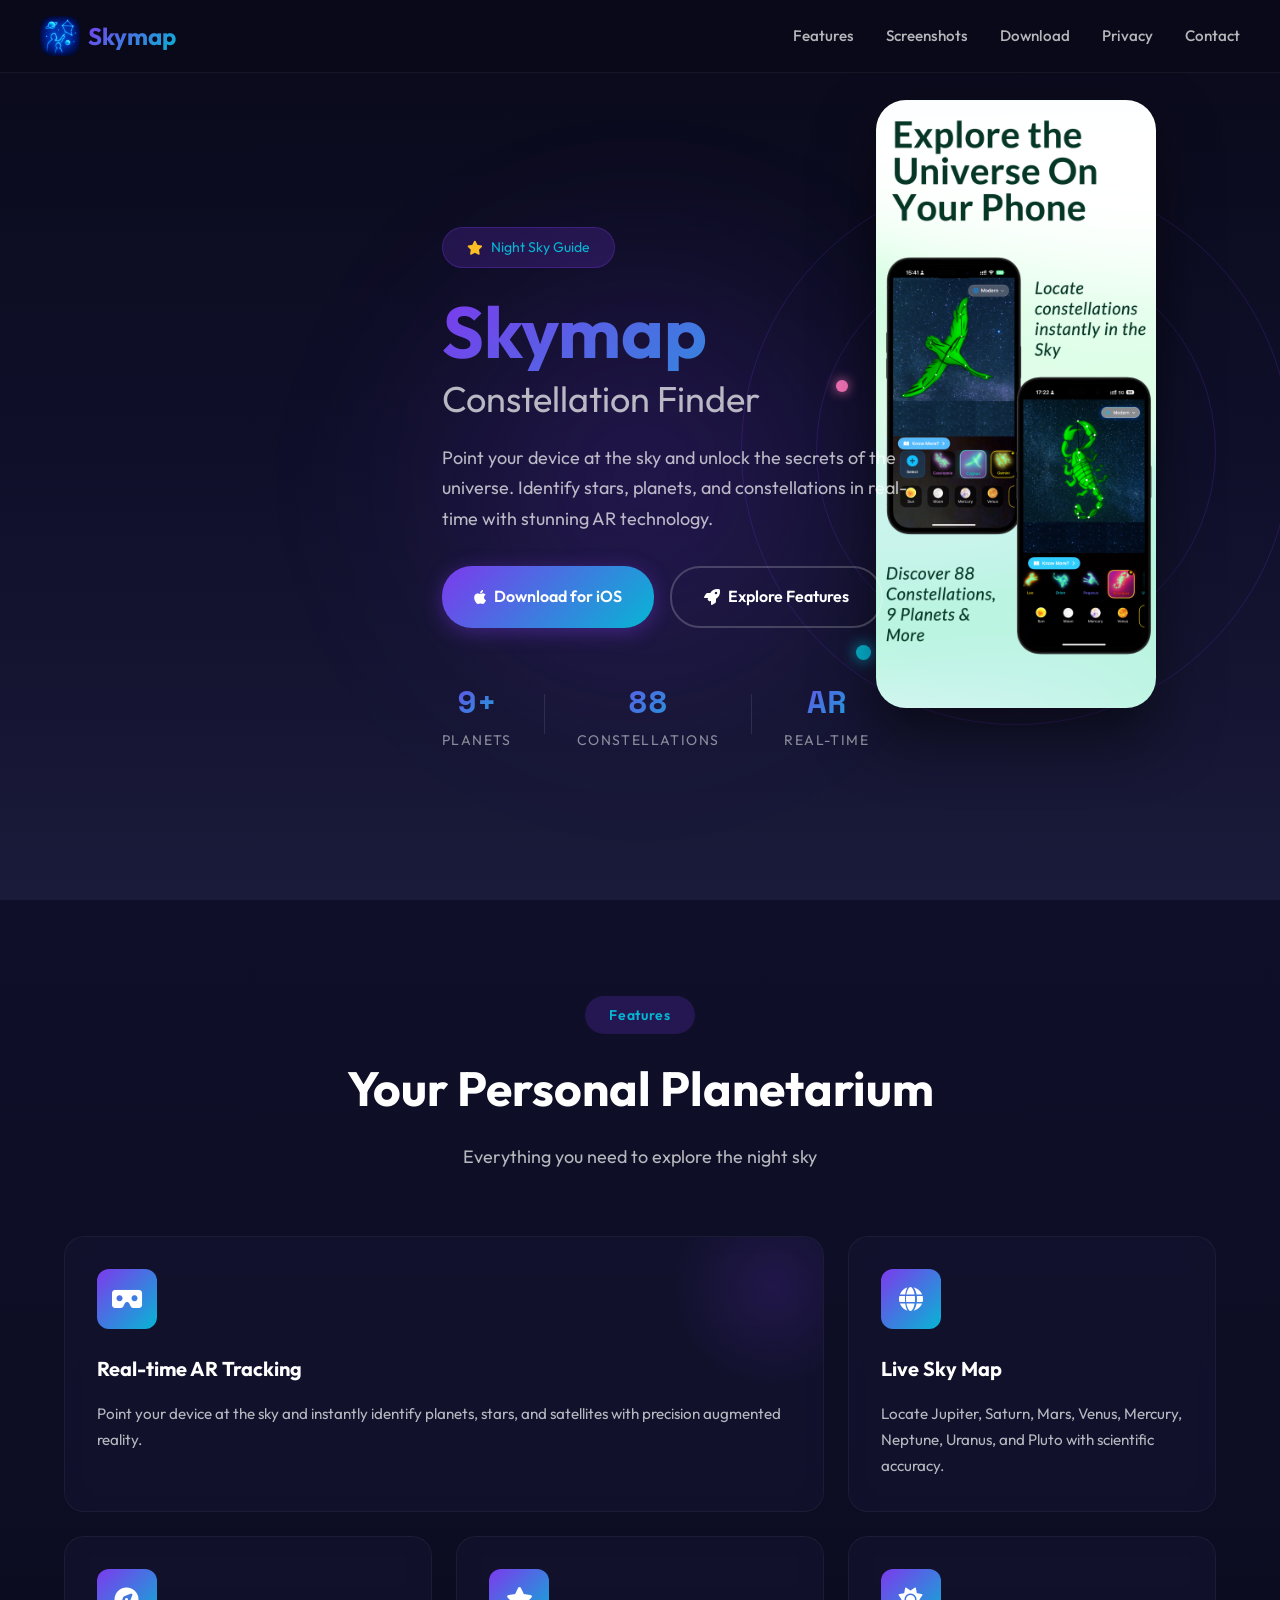
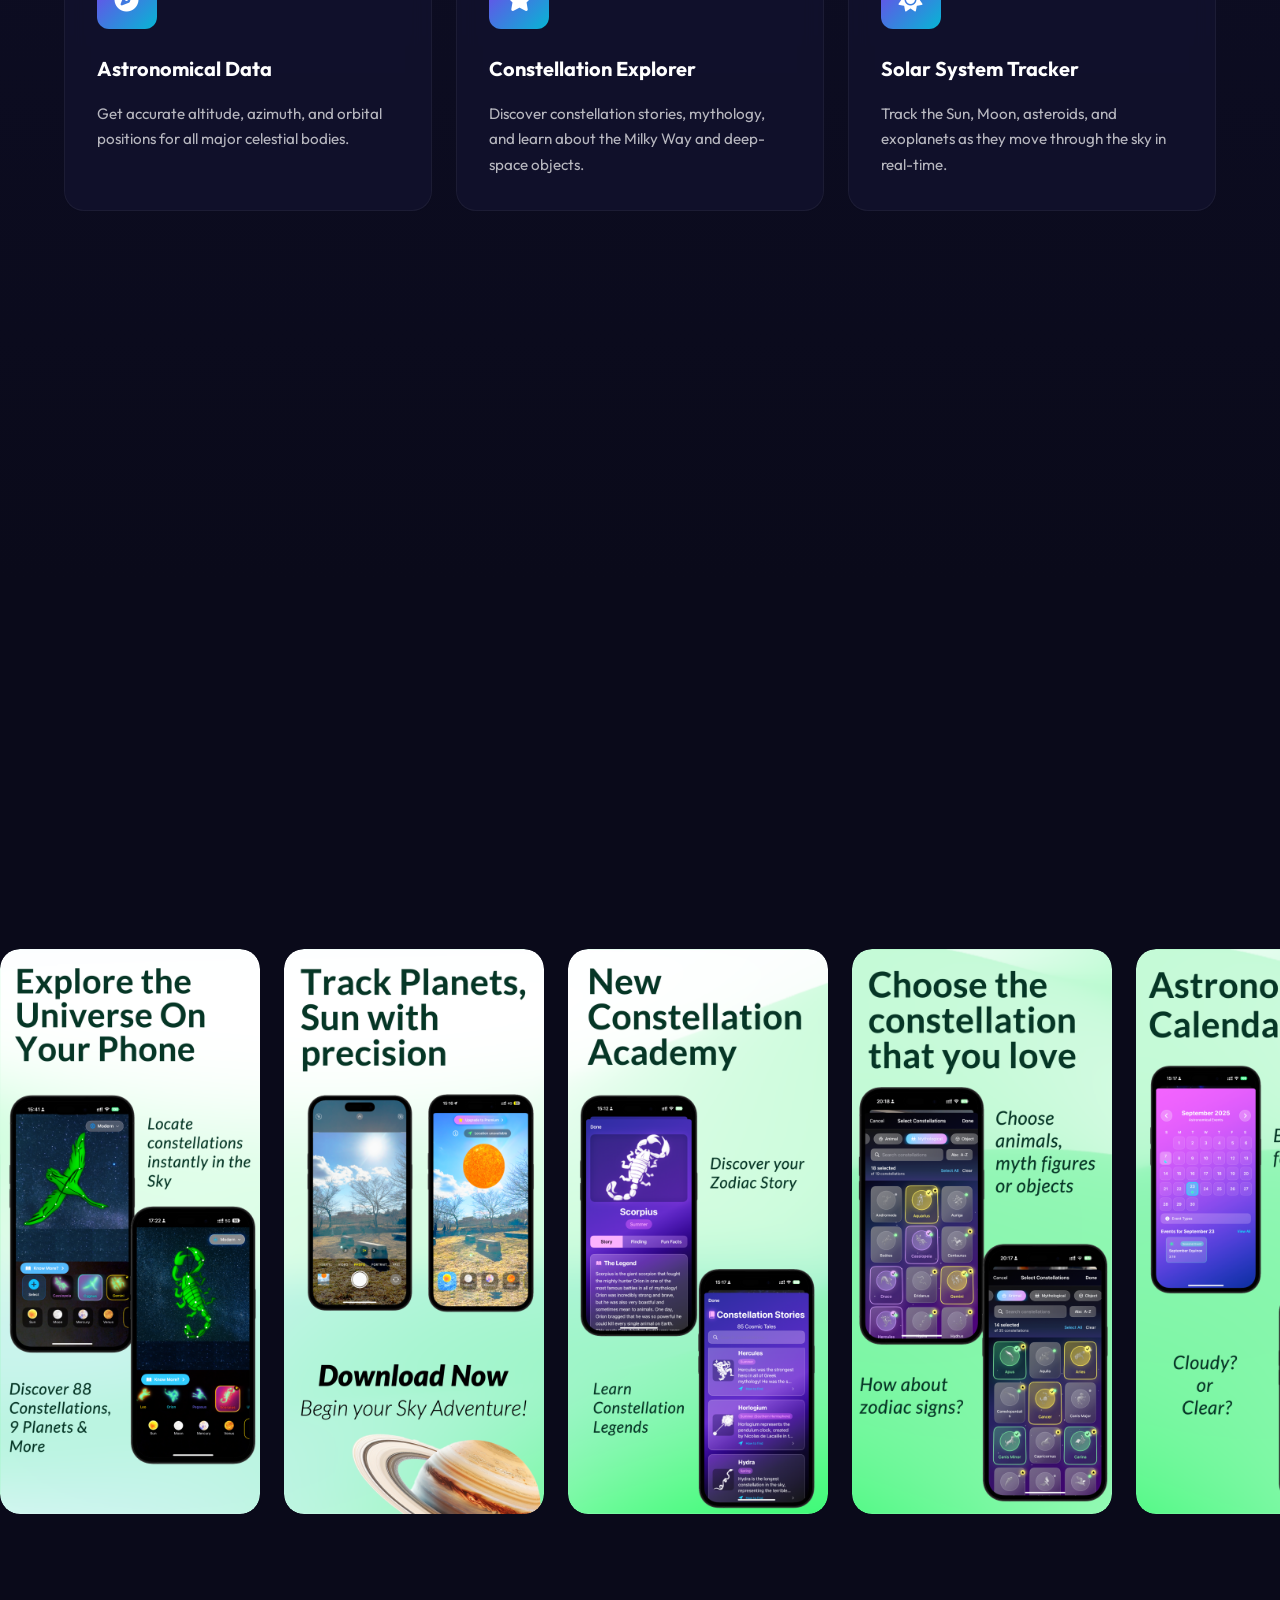
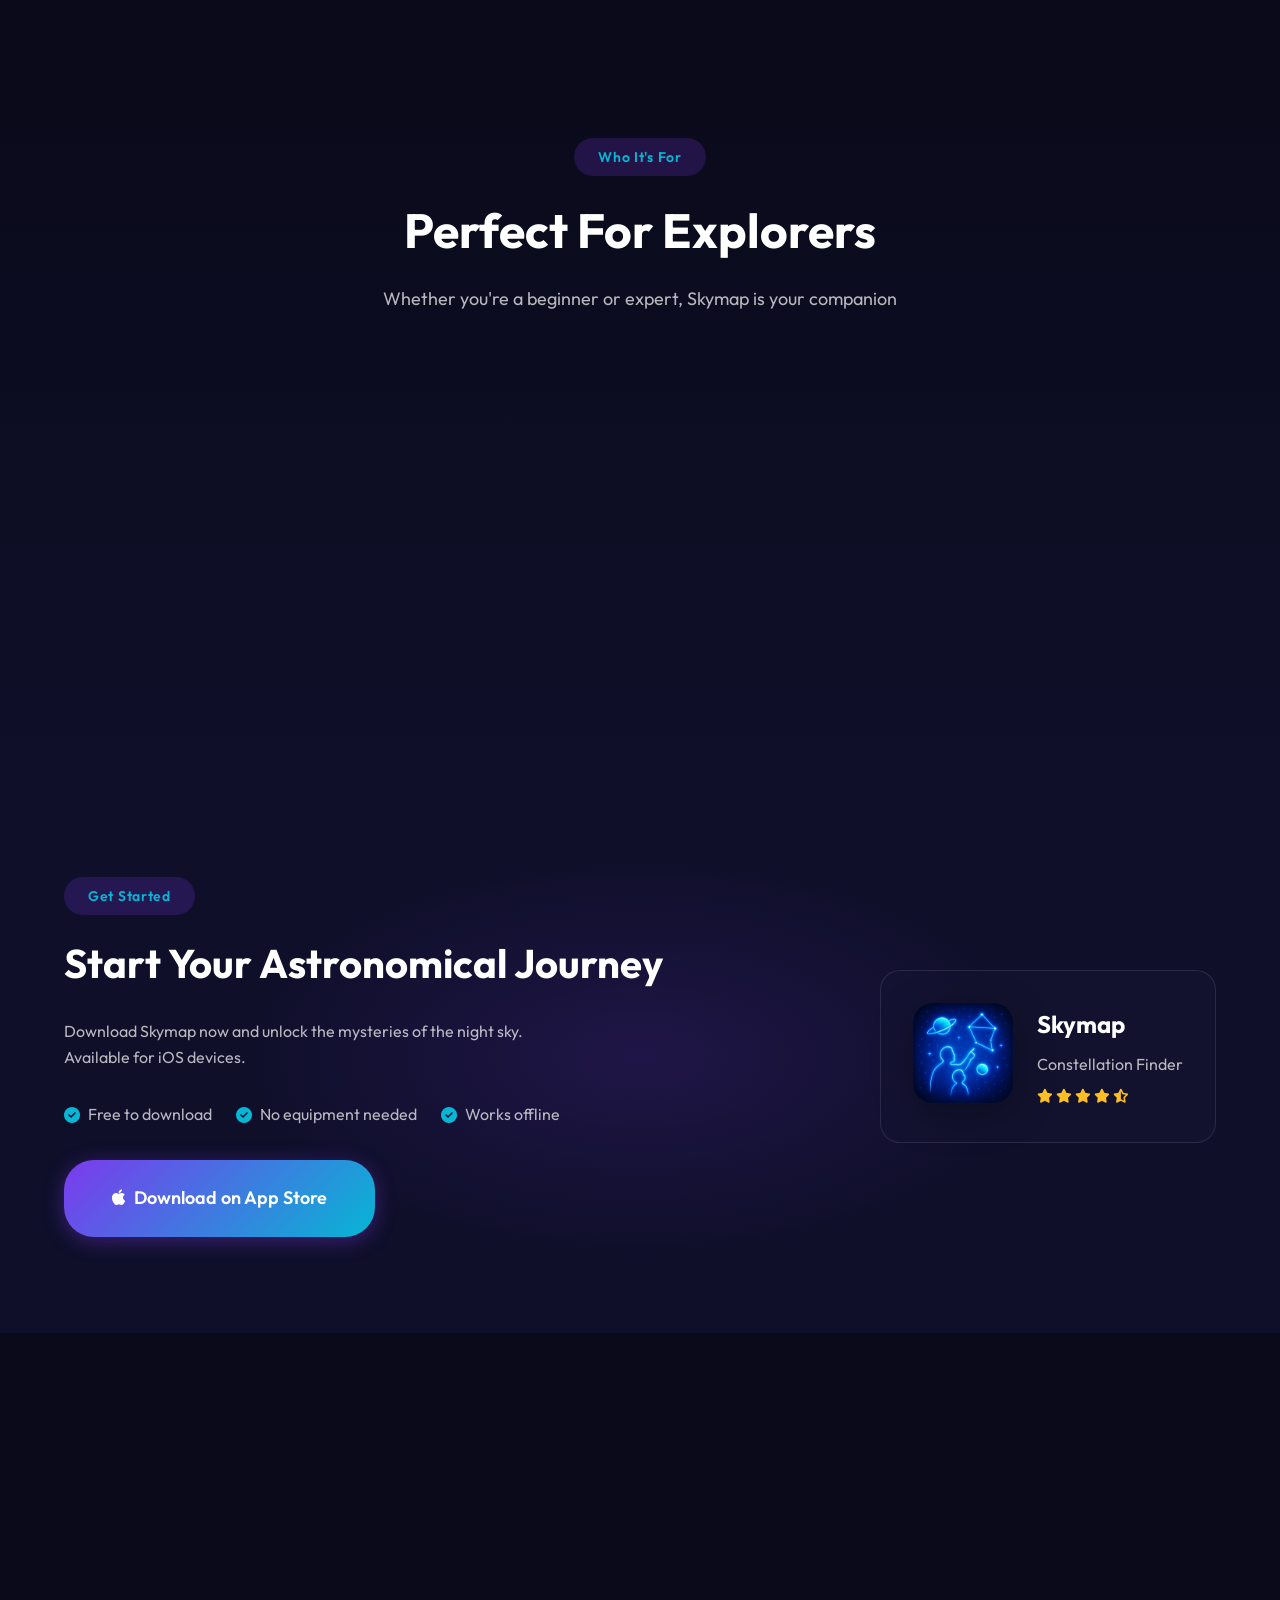
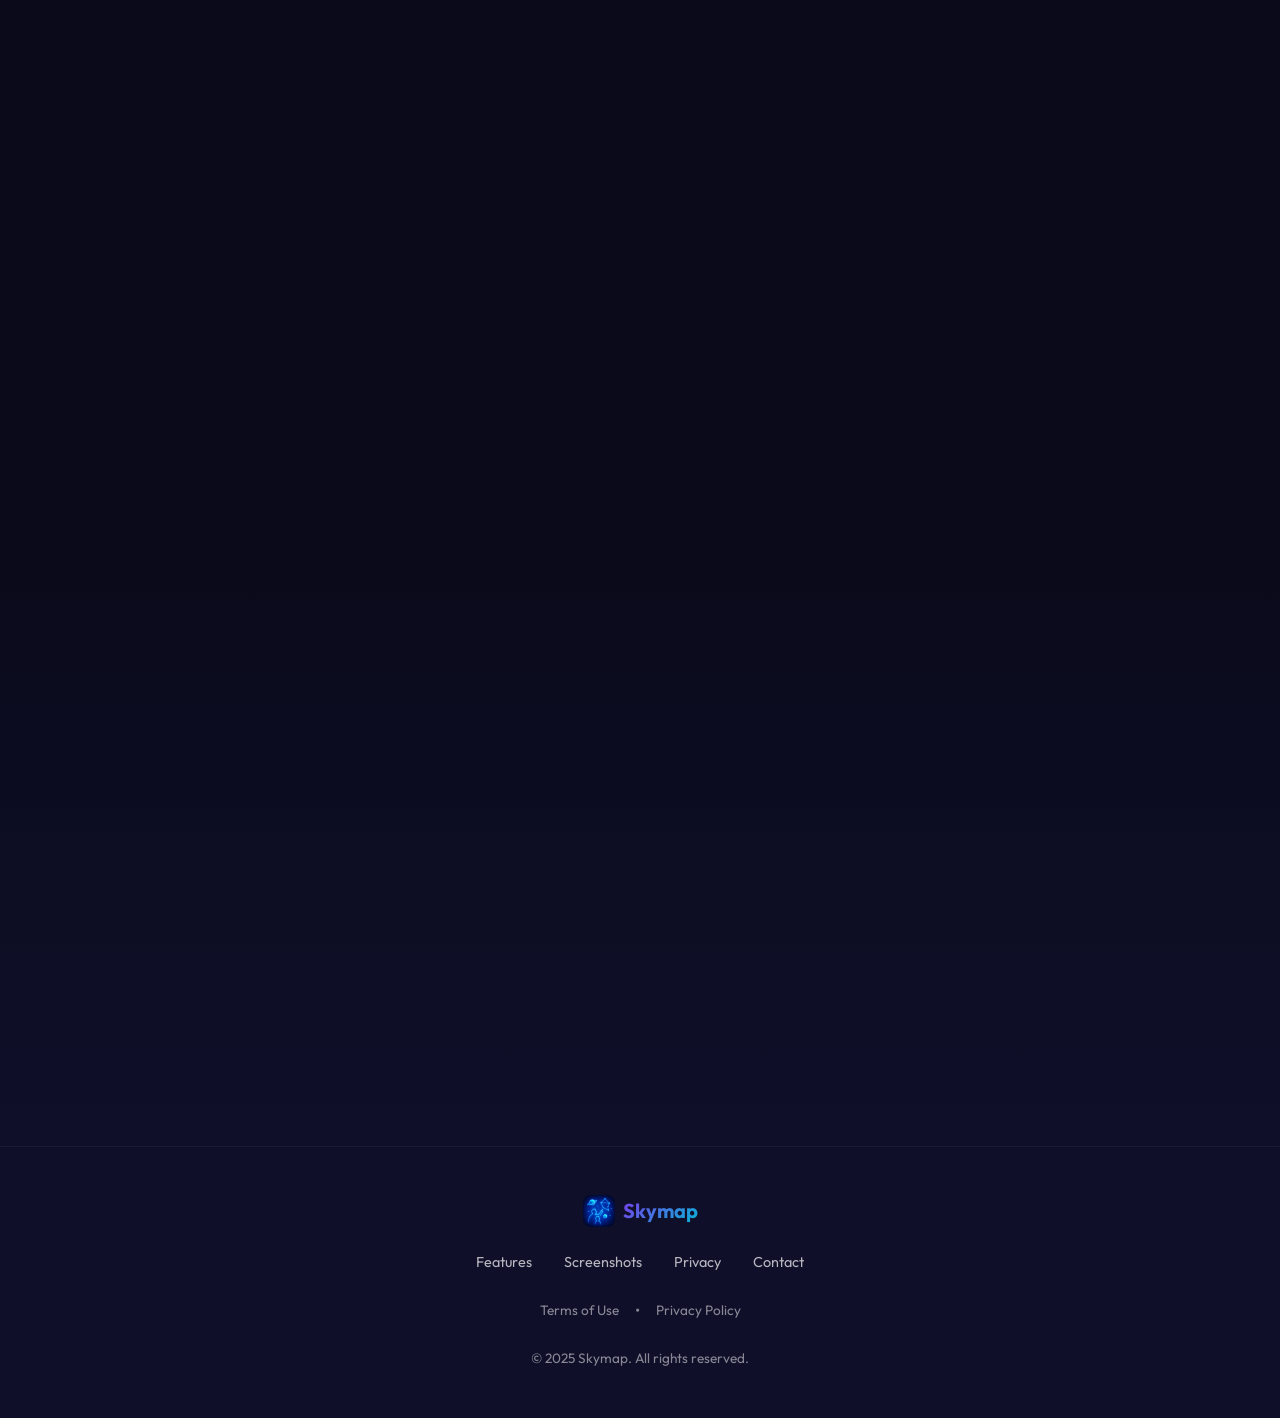
==== index.html @ 5db611a7 "Initial commit - Skymap website" ====
<!DOCTYPE html>
<html lang="en">
<head>
    <meta charset="UTF-8">
    <meta name="viewport" content="width=device-width, initial-scale=1.0">
    <title>Skymap: Constellation Finder - Night Sky Guide</title>
    <meta name="description" content="Explore the universe with AR. Skymap helps you identify stars, planets, and constellations in real-time. Your personal window into the cosmos.">
    <meta name="keywords" content="skymap, constellation finder, astronomy app, stargazing, night sky, AR astronomy, planet tracker, star map">
    <link rel="icon" type="image/png" href="public/images/icons/app-icon.png">
    <link rel="apple-touch-icon" href="public/images/icons/app-icon.png">
    <link rel="stylesheet" href="src/styles/globals.css">
    <link rel="stylesheet" href="https://cdnjs.cloudflare.com/ajax/libs/font-awesome/6.5.0/css/all.min.css">
    <link rel="preconnect" href="https://fonts.googleapis.com">
    <link rel="preconnect" href="https://fonts.gstatic.com" crossorigin>
    <link href="https://fonts.googleapis.com/css2?family=Outfit:wght@300;400;500;600;700&family=Space+Mono:wght@400;700&display=swap" rel="stylesheet">
</head>
<body>
    <!-- Stars background -->
    <div class="stars-container">
        <div class="stars"></div>
        <div class="stars2"></div>
        <div class="stars3"></div>
    </div>

    <!-- Navigation -->
    <nav class="nav">
        <div class="container nav-container">
            <div class="logo">
                <img src="public/images/icons/app-icon.png" alt="Skymap Icon" class="logo-icon">
                <span class="logo-text">Skymap</span>
            </div>
            <div class="nav-links">
                <a href="#features">Features</a>
                <a href="#screenshots">Screenshots</a>
                <a href="#download">Download</a>
                <a href="#privacy">Privacy</a>
                <a href="#contact">Contact</a>
            </div>
            <button class="mobile-menu-btn" aria-label="Toggle menu">
                <i class="fas fa-bars"></i>
            </button>
        </div>
    </nav>

    <!-- Mobile Menu -->
    <div class="mobile-menu">
        <a href="#features">Features</a>
        <a href="#screenshots">Screenshots</a>
        <a href="#download">Download</a>
        <a href="#privacy">Privacy</a>
        <a href="#contact">Contact</a>
    </div>

    <!-- Hero Section -->
    <section class="hero">
        <div class="hero-glow"></div>
        <div class="container hero-content">
            <div class="hero-badge">
                <i class="fas fa-star"></i>
                <span>Night Sky Guide</span>
            </div>
            <h1 class="hero-title">
                <span class="gradient-text">Skymap</span>
                <span class="subtitle">Constellation Finder</span>
            </h1>
            <p class="hero-description">
                Point your device at the sky and unlock the secrets of the universe. 
                Identify stars, planets, and constellations in real-time with stunning AR technology.
            </p>
            <div class="hero-buttons">
                <a href="#download" class="btn btn-primary">
                    <i class="fab fa-apple"></i>
                    Download for iOS
                </a>
                <a href="#features" class="btn btn-secondary">
                    <i class="fas fa-rocket"></i>
                    Explore Features
                </a>
            </div>
            <div class="hero-stats">
                <div class="stat">
                    <span class="stat-value">9+</span>
                    <span class="stat-label">Planets</span>
                </div>
                <div class="stat-divider"></div>
                <div class="stat">
                    <span class="stat-value">88</span>
                    <span class="stat-label">Constellations</span>
                </div>
                <div class="stat-divider"></div>
                <div class="stat">
                    <span class="stat-value">AR</span>
                    <span class="stat-label">Real-time</span>
                </div>
            </div>
        </div>
        <div class="hero-visual">
            <div class="phone-mockup">
                <img src="public/images/screenshots/0_APP_IPHONE_67_0.png" alt="Skymap App Screenshot">
            </div>
            <div class="orbital-ring ring-1"></div>
            <div class="orbital-ring ring-2"></div>
            <div class="planet planet-1"></div>
            <div class="planet planet-2"></div>
            <div class="planet planet-3"></div>
        </div>
    </section>

    <!-- Features Section -->
    <section id="features" class="features">
        <div class="container">
            <div class="section-header">
                <span class="section-tag">Features</span>
                <h2>Your Personal Planetarium</h2>
                <p>Everything you need to explore the night sky</p>
            </div>
            <div class="features-grid">
                <div class="feature-card feature-card-large">
                    <div class="feature-icon">
                        <i class="fas fa-vr-cardboard"></i>
                    </div>
                    <h3>Real-time AR Tracking</h3>
                    <p>Point your device at the sky and instantly identify planets, stars, and satellites with precision augmented reality.</p>
                    <div class="feature-glow"></div>
                </div>
                <div class="feature-card">
                    <div class="feature-icon">
                        <i class="fas fa-globe"></i>
                    </div>
                    <h3>Live Sky Map</h3>
                    <p>Locate Jupiter, Saturn, Mars, Venus, Mercury, Neptune, Uranus, and Pluto with scientific accuracy.</p>
                </div>
                <div class="feature-card">
                    <div class="feature-icon">
                        <i class="fas fa-compass"></i>
                    </div>
                    <h3>Astronomical Data</h3>
                    <p>Get accurate altitude, azimuth, and orbital positions for all major celestial bodies.</p>
                </div>
                <div class="feature-card">
                    <div class="feature-icon">
                        <i class="fas fa-star"></i>
                    </div>
                    <h3>Constellation Explorer</h3>
                    <p>Discover constellation stories, mythology, and learn about the Milky Way and deep-space objects.</p>
                </div>
                <div class="feature-card">
                    <div class="feature-icon">
                        <i class="fas fa-sun"></i>
                    </div>
                    <h3>Solar System Tracker</h3>
                    <p>Track the Sun, Moon, asteroids, and exoplanets as they move through the sky in real-time.</p>
                </div>
                <div class="feature-card">
                    <div class="feature-icon">
                        <i class="fas fa-graduation-cap"></i>
                    </div>
                    <h3>Educational Content</h3>
                    <p>Perfect for students, teachers, and amateur astronomers to learn about the universe.</p>
                </div>
            </div>
        </div>
    </section>

    <!-- Screenshots Section -->
    <section id="screenshots" class="screenshots">
        <div class="container">
            <div class="section-header">
                <span class="section-tag">Screenshots</span>
                <h2>See the Universe</h2>
                <p>Beautiful interface designed for cosmic exploration</p>
            </div>
        </div>
        <div class="screenshot-carousel">
            <div class="screenshot-track">
                <div class="screenshot-item">
                    <img src="public/images/screenshots/0_APP_IPHONE_67_0.png" alt="Skymap Screenshot 1">
                </div>
                <div class="screenshot-item">
                    <img src="public/images/screenshots/1_APP_IPHONE_67_1.png" alt="Skymap Screenshot 2">
                </div>
                <div class="screenshot-item">
                    <img src="public/images/screenshots/2_APP_IPHONE_67_2.png" alt="Skymap Screenshot 3">
                </div>
                <div class="screenshot-item">
                    <img src="public/images/screenshots/3_APP_IPHONE_67_3.png" alt="Skymap Screenshot 4">
                </div>
                <div class="screenshot-item">
                    <img src="public/images/screenshots/4_APP_IPHONE_67_4.png" alt="Skymap Screenshot 5">
                </div>
                <div class="screenshot-item">
                    <img src="public/images/screenshots/5_APP_IPHONE_67_5.png" alt="Skymap Screenshot 6">
                </div>
                <!-- Duplicate for seamless loop -->
                <div class="screenshot-item">
                    <img src="public/images/screenshots/0_APP_IPHONE_67_0.png" alt="Skymap Screenshot 1">
                </div>
                <div class="screenshot-item">
                    <img src="public/images/screenshots/1_APP_IPHONE_67_1.png" alt="Skymap Screenshot 2">
                </div>
                <div class="screenshot-item">
                    <img src="public/images/screenshots/2_APP_IPHONE_67_2.png" alt="Skymap Screenshot 3">
                </div>
                <div class="screenshot-item">
                    <img src="public/images/screenshots/3_APP_IPHONE_67_3.png" alt="Skymap Screenshot 4">
                </div>
                <div class="screenshot-item">
                    <img src="public/images/screenshots/4_APP_IPHONE_67_4.png" alt="Skymap Screenshot 5">
                </div>
                <div class="screenshot-item">
                    <img src="public/images/screenshots/5_APP_IPHONE_67_5.png" alt="Skymap Screenshot 6">
                </div>
            </div>
        </div>
    </section>

    <!-- Perfect For Section -->
    <section class="perfect-for">
        <div class="container">
            <div class="section-header">
                <span class="section-tag">Who It's For</span>
                <h2>Perfect For Explorers</h2>
                <p>Whether you're a beginner or expert, Skymap is your companion</p>
            </div>
            <div class="audience-grid">
                <div class="audience-card">
                    <div class="audience-icon">
                        <i class="fas fa-telescope"></i>
                    </div>
                    <h3>Astronomy Enthusiasts</h3>
                    <p>Discover celestial wonders and deepen your knowledge of the cosmos with detailed astronomical data.</p>
                </div>
                <div class="audience-card">
                    <div class="audience-icon">
                        <i class="fas fa-user-graduate"></i>
                    </div>
                    <h3>Students & Teachers</h3>
                    <p>An engaging educational tool for learning about space science, planetary systems, and constellations.</p>
                </div>
                <div class="audience-card">
                    <div class="audience-icon">
                        <i class="fas fa-campground"></i>
                    </div>
                    <h3>Stargazers & Campers</h3>
                    <p>Make your camping trips magical by identifying stars and planets during clear night skies.</p>
                </div>
                <div class="audience-card">
                    <div class="audience-icon">
                        <i class="fas fa-child"></i>
                    </div>
                    <h3>Curious Minds</h3>
                    <p>For anyone who's ever looked up and wondered what's out there in the vast universe.</p>
                </div>
            </div>
        </div>
    </section>

    <!-- Download Section -->
    <section id="download" class="download">
        <div class="download-glow"></div>
        <div class="container">
            <div class="download-content">
                <div class="download-text">
                    <span class="section-tag">Get Started</span>
                    <h2>Start Your Astronomical Journey</h2>
                    <p>Download Skymap now and unlock the mysteries of the night sky. Available for iOS devices.</p>
                    <div class="download-features">
                        <div class="download-feature">
                            <i class="fas fa-check-circle"></i>
                            <span>Free to download</span>
                        </div>
                        <div class="download-feature">
                            <i class="fas fa-check-circle"></i>
                            <span>No equipment needed</span>
                        </div>
                        <div class="download-feature">
                            <i class="fas fa-check-circle"></i>
                            <span>Works offline</span>
                        </div>
                    </div>
                    <a href="https://apps.apple.com/app/skymap" class="btn btn-primary btn-large">
                        <i class="fab fa-apple"></i>
                        Download on App Store
                    </a>
                </div>
                <div class="download-visual">
                    <div class="app-icon-large">
                        <img src="public/images/icons/app-icon.png" alt="Skymap App Icon">
                    </div>
                    <div class="app-info">
                        <h3>Skymap</h3>
                        <p>Constellation Finder</p>
                        <div class="app-rating">
                            <i class="fas fa-star"></i>
                            <i class="fas fa-star"></i>
                            <i class="fas fa-star"></i>
                            <i class="fas fa-star"></i>
                            <i class="fas fa-star-half-alt"></i>
                        </div>
                    </div>
                </div>
            </div>
        </div>
    </section>

    <!-- Privacy Section -->
    <section id="privacy" class="privacy">
        <div class="container">
            <div class="section-header">
                <span class="section-tag">Privacy</span>
                <h2>Your Privacy Matters</h2>
                <p>We respect your data and privacy</p>
            </div>
            <div class="privacy-content">
                <div class="privacy-card">
                    <div class="privacy-icon">
                        <i class="fas fa-shield-alt"></i>
                    </div>
                    <h3>Data Collection</h3>
                    <p>We collect minimal data necessary for app functionality:</p>
                    <ul>
                        <li><i class="fas fa-location-dot"></i> Location data (only when using the app)</li>
                        <li><i class="fas fa-compass"></i> Device orientation for AR features</li>
                        <li><i class="fas fa-camera"></i> Camera access (only when using AR)</li>
                    </ul>
                </div>
                <div class="privacy-card">
                    <div class="privacy-icon">
                        <i class="fas fa-lock"></i>
                    </div>
                    <h3>Data Protection</h3>
                    <p>Your data is used solely for providing AR features and improving app functionality. We never sell your personal information to third parties. We implement industry-standard security measures to protect your data.</p>
                </div>
                <div class="privacy-card">
                    <div class="privacy-icon">
                        <i class="fas fa-user-shield"></i>
                    </div>
                    <h3>Your Rights</h3>
                    <ul>
                        <li><i class="fas fa-check"></i> Access your data</li>
                        <li><i class="fas fa-check"></i> Request data deletion</li>
                        <li><i class="fas fa-check"></i> Opt out of data collection</li>
                    </ul>
                </div>
            </div>
        </div>
    </section>

    <!-- Contact Section -->
    <section id="contact" class="contact">
        <div class="container">
            <div class="section-header">
                <span class="section-tag">Support</span>
                <h2>Get in Touch</h2>
                <p>Have questions or feedback? We'd love to hear from you!</p>
            </div>
            <div class="contact-methods">
                <a href="mailto:harmonyastroapp@gmail.com" class="contact-card">
                    <div class="contact-icon">
                        <i class="fas fa-envelope"></i>
                    </div>
                    <h3>Email Us</h3>
                    <p>harmonyastroapp@gmail.com</p>
                </a>
                <a href="https://twitter.com/harmonyastro" class="contact-card" target="_blank" rel="noopener">
                    <div class="contact-icon">
                        <i class="fab fa-twitter"></i>
                    </div>
                    <h3>Follow Us</h3>
                    <p>@harmonyastro</p>
                </a>
            </div>
        </div>
    </section>

    <!-- Footer -->
    <footer class="footer">
        <div class="container">
            <div class="footer-content">
                <div class="footer-brand">
                    <img src="public/images/icons/app-icon.png" alt="Skymap" class="footer-logo">
                    <span>Skymap</span>
                </div>
                <div class="footer-links">
                    <a href="#features">Features</a>
                    <a href="#screenshots">Screenshots</a>
                    <a href="#privacy">Privacy</a>
                    <a href="#contact">Contact</a>
                </div>
                <div class="footer-legal">
                    <a href="https://www.apple.com/legal/internet-services/itunes/dev/stdeula/" target="_blank" rel="noopener">Terms of Use</a>
                    <span class="divider">•</span>
                    <a href="#privacy">Privacy Policy</a>
                </div>
                <p class="copyright">&copy; 2025 Skymap. All rights reserved.</p>
            </div>
        </div>
    </footer>

    <script src="src/scripts/main.js"></script>
</body>
</html>
---- src/styles/globals.css ----
/* ============================================
   Skymap - Constellation Finder
   Cosmic Dark Theme with Stellar Accents
   ============================================ */

/* CSS Custom Properties */
:root {
    /* Colors - Deep Space Palette */
    --color-bg-primary: #0a0a1a;
    --color-bg-secondary: #0f0f2a;
    --color-bg-card: rgba(20, 20, 50, 0.6);
    --color-bg-card-hover: rgba(30, 30, 70, 0.8);
    
    /* Accent Colors - Nebula Inspired */
    --color-accent-primary: #7c3aed;
    --color-accent-secondary: #06b6d4;
    --color-accent-tertiary: #f472b6;
    --color-accent-gold: #fbbf24;
    
    /* Text Colors */
    --color-text-primary: #ffffff;
    --color-text-secondary: rgba(255, 255, 255, 0.7);
    --color-text-muted: rgba(255, 255, 255, 0.5);
    
    /* Gradients */
    --gradient-primary: linear-gradient(135deg, var(--color-accent-primary) 0%, var(--color-accent-secondary) 100%);
    --gradient-hero: linear-gradient(180deg, var(--color-bg-primary) 0%, var(--color-bg-secondary) 50%, #1a1a3a 100%);
    --gradient-card: linear-gradient(145deg, rgba(124, 58, 237, 0.1) 0%, rgba(6, 182, 212, 0.05) 100%);
    
    /* Spacing */
    --spacing-xs: 0.5rem;
    --spacing-sm: 1rem;
    --spacing-md: 1.5rem;
    --spacing-lg: 2rem;
    --spacing-xl: 3rem;
    --spacing-2xl: 4rem;
    --spacing-3xl: 6rem;
    
    /* Border Radius */
    --radius-sm: 8px;
    --radius-md: 12px;
    --radius-lg: 20px;
    --radius-xl: 30px;
    --radius-full: 9999px;
    
    /* Shadows */
    --shadow-glow: 0 0 40px rgba(124, 58, 237, 0.3);
    --shadow-card: 0 10px 40px rgba(0, 0, 0, 0.3);
    --shadow-button: 0 4px 20px rgba(124, 58, 237, 0.4);
    
    /* Transitions */
    --transition-fast: 0.2s ease;
    --transition-normal: 0.3s ease;
    --transition-slow: 0.5s ease;
    
    /* Typography */
    --font-primary: 'Outfit', -apple-system, BlinkMacSystemFont, sans-serif;
    --font-mono: 'Space Mono', monospace;
}

/* Reset & Base */
*, *::before, *::after {
    margin: 0;
    padding: 0;
    box-sizing: border-box;
}

html {
    scroll-behavior: smooth;
}

body {
    font-family: var(--font-primary);
    background: var(--color-bg-primary);
    color: var(--color-text-primary);
    line-height: 1.6;
    overflow-x: hidden;
    min-height: 100vh;
}

/* Stars Background Animation */
.stars-container {
    position: fixed;
    top: 0;
    left: 0;
    width: 100%;
    height: 100%;
    pointer-events: none;
    z-index: 0;
    overflow: hidden;
}

.stars, .stars2, .stars3 {
    position: absolute;
    top: 0;
    left: 0;
    right: 0;
    bottom: 0;
    background-repeat: repeat;
}

.stars {
    background: 
        radial-gradient(1px 1px at 20px 30px, white, transparent),
        radial-gradient(1px 1px at 40px 70px, rgba(255,255,255,0.8), transparent),
        radial-gradient(1px 1px at 50px 160px, rgba(255,255,255,0.6), transparent),
        radial-gradient(1px 1px at 90px 40px, white, transparent),
        radial-gradient(1px 1px at 130px 80px, rgba(255,255,255,0.7), transparent),
        radial-gradient(1.5px 1.5px at 160px 120px, white, transparent);
    background-size: 200px 200px;
    animation: twinkle 4s ease-in-out infinite;
}

.stars2 {
    background: 
        radial-gradient(1px 1px at 75px 20px, rgba(255,255,255,0.9), transparent),
        radial-gradient(1px 1px at 100px 150px, rgba(255,255,255,0.6), transparent),
        radial-gradient(1.5px 1.5px at 125px 90px, white, transparent),
        radial-gradient(1px 1px at 150px 180px, rgba(255,255,255,0.7), transparent);
    background-size: 250px 250px;
    animation: twinkle 6s ease-in-out infinite;
    animation-delay: -2s;
}

.stars3 {
    background: 
        radial-gradient(1.5px 1.5px at 30px 100px, rgba(124, 58, 237, 0.8), transparent),
        radial-gradient(1px 1px at 80px 50px, rgba(6, 182, 212, 0.6), transparent),
        radial-gradient(2px 2px at 120px 170px, rgba(244, 114, 182, 0.5), transparent);
    background-size: 300px 300px;
    animation: twinkle 8s ease-in-out infinite;
    animation-delay: -4s;
}

@keyframes twinkle {
    0%, 100% { opacity: 1; }
    50% { opacity: 0.5; }
}

/* Container */
.container {
    max-width: 1200px;
    margin: 0 auto;
    padding: 0 var(--spacing-md);
    position: relative;
    z-index: 1;
}

/* Navigation */
.nav {
    position: fixed;
    top: 0;
    left: 0;
    right: 0;
    z-index: 1000;
    background: rgba(10, 10, 26, 0.85);
    backdrop-filter: blur(20px);
    border-bottom: 1px solid rgba(255, 255, 255, 0.05);
    transition: var(--transition-normal);
}

.nav-container {
    display: flex;
    justify-content: space-between;
    align-items: center;
    padding: var(--spacing-sm) 0;
}

.logo {
    display: flex;
    align-items: center;
    gap: var(--spacing-xs);
    text-decoration: none;
}

.logo-icon {
    width: 40px;
    height: 40px;
    border-radius: var(--radius-md);
}

.logo-text {
    font-size: 1.5rem;
    font-weight: 700;
    background: var(--gradient-primary);
    -webkit-background-clip: text;
    -webkit-text-fill-color: transparent;
    background-clip: text;
}

.nav-links {
    display: flex;
    gap: var(--spacing-lg);
    align-items: center;
}

.nav-links a {
    color: var(--color-text-secondary);
    text-decoration: none;
    font-weight: 500;
    font-size: 0.95rem;
    transition: var(--transition-fast);
    position: relative;
}

.nav-links a::after {
    content: '';
    position: absolute;
    bottom: -4px;
    left: 0;
    width: 0;
    height: 2px;
    background: var(--gradient-primary);
    transition: var(--transition-normal);
}

.nav-links a:hover {
    color: var(--color-text-primary);
}

.nav-links a:hover::after {
    width: 100%;
}

.mobile-menu-btn {
    display: none;
    background: none;
    border: none;
    color: var(--color-text-primary);
    font-size: 1.5rem;
    cursor: pointer;
    padding: var(--spacing-xs);
}

.mobile-menu {
    display: none;
    position: fixed;
    top: 70px;
    left: 0;
    right: 0;
    background: rgba(10, 10, 26, 0.98);
    backdrop-filter: blur(20px);
    padding: var(--spacing-md);
    flex-direction: column;
    gap: var(--spacing-sm);
    z-index: 999;
    border-bottom: 1px solid rgba(255, 255, 255, 0.1);
}

.mobile-menu a {
    color: var(--color-text-secondary);
    text-decoration: none;
    padding: var(--spacing-sm);
    border-radius: var(--radius-sm);
    transition: var(--transition-fast);
}

.mobile-menu a:hover {
    background: rgba(124, 58, 237, 0.2);
    color: var(--color-text-primary);
}

.mobile-menu.active {
    display: flex;
}

/* Hero Section */
.hero {
    min-height: 100vh;
    display: flex;
    align-items: center;
    justify-content: center;
    padding: calc(80px + var(--spacing-xl)) var(--spacing-md) var(--spacing-xl);
    position: relative;
    background: var(--gradient-hero);
    overflow: hidden;
}

.hero-glow {
    position: absolute;
    top: 20%;
    left: 50%;
    transform: translateX(-50%);
    width: 600px;
    height: 600px;
    background: radial-gradient(circle, rgba(124, 58, 237, 0.2) 0%, transparent 70%);
    filter: blur(60px);
    pointer-events: none;
}

.hero-content {
    text-align: center;
    max-width: 700px;
    animation: fadeInUp 1s ease forwards;
}

.hero-badge {
    display: inline-flex;
    align-items: center;
    gap: var(--spacing-xs);
    background: rgba(124, 58, 237, 0.2);
    border: 1px solid rgba(124, 58, 237, 0.3);
    padding: var(--spacing-xs) var(--spacing-md);
    border-radius: var(--radius-full);
    font-size: 0.875rem;
    color: var(--color-accent-secondary);
    margin-bottom: var(--spacing-md);
}

.hero-badge i {
    color: var(--color-accent-gold);
}

.hero-title {
    font-size: clamp(2.5rem, 8vw, 4.5rem);
    font-weight: 700;
    line-height: 1.1;
    margin-bottom: var(--spacing-md);
}

.gradient-text {
    display: block;
    background: var(--gradient-primary);
    -webkit-background-clip: text;
    -webkit-text-fill-color: transparent;
    background-clip: text;
}

.hero-title .subtitle {
    display: block;
    font-size: 0.5em;
    font-weight: 400;
    color: var(--color-text-secondary);
    margin-top: var(--spacing-xs);
}

.hero-description {
    font-size: 1.125rem;
    color: var(--color-text-secondary);
    max-width: 500px;
    margin: 0 auto var(--spacing-lg);
    line-height: 1.7;
}

.hero-buttons {
    display: flex;
    gap: var(--spacing-sm);
    justify-content: center;
    flex-wrap: wrap;
    margin-bottom: var(--spacing-xl);
}

/* Buttons */
.btn {
    display: inline-flex;
    align-items: center;
    gap: var(--spacing-xs);
    padding: var(--spacing-sm) var(--spacing-lg);
    border-radius: var(--radius-xl);
    font-weight: 600;
    font-size: 1rem;
    text-decoration: none;
    transition: var(--transition-normal);
    cursor: pointer;
    border: none;
}

.btn-primary {
    background: var(--gradient-primary);
    color: white;
    box-shadow: var(--shadow-button);
}

.btn-primary:hover {
    transform: translateY(-3px);
    box-shadow: 0 8px 30px rgba(124, 58, 237, 0.5);
}

.btn-secondary {
    background: transparent;
    color: var(--color-text-primary);
    border: 2px solid rgba(255, 255, 255, 0.2);
}

.btn-secondary:hover {
    border-color: var(--color-accent-primary);
    background: rgba(124, 58, 237, 0.1);
}

.btn-large {
    padding: var(--spacing-md) var(--spacing-xl);
    font-size: 1.125rem;
}

/* Hero Stats */
.hero-stats {
    display: flex;
    justify-content: center;
    align-items: center;
    gap: var(--spacing-lg);
    flex-wrap: wrap;
}

.stat {
    text-align: center;
}

.stat-value {
    display: block;
    font-size: 2rem;
    font-weight: 700;
    font-family: var(--font-mono);
    background: var(--gradient-primary);
    -webkit-background-clip: text;
    -webkit-text-fill-color: transparent;
    background-clip: text;
}

.stat-label {
    font-size: 0.875rem;
    color: var(--color-text-muted);
    text-transform: uppercase;
    letter-spacing: 0.1em;
}

.stat-divider {
    width: 1px;
    height: 40px;
    background: rgba(255, 255, 255, 0.1);
}

/* Hero Visual */
.hero-visual {
    position: absolute;
    right: 5%;
    top: 50%;
    transform: translateY(-50%);
    width: 400px;
    height: 700px;
    display: none;
}

@media (min-width: 1200px) {
    .hero {
        justify-content: flex-start;
        padding-left: 10%;
    }
    
    .hero-content {
        text-align: left;
        max-width: 600px;
    }
    
    .hero-buttons {
        justify-content: flex-start;
    }
    
    .hero-stats {
        justify-content: flex-start;
    }
    
    .hero-visual {
        display: block;
    }
}

.phone-mockup {
    position: relative;
    z-index: 2;
    width: 280px;
    margin: 0 auto;
}

.phone-mockup img {
    width: 100%;
    height: auto;
    border-radius: 30px;
    box-shadow: 0 30px 60px rgba(0, 0, 0, 0.5);
}

.orbital-ring {
    position: absolute;
    border: 1px solid rgba(124, 58, 237, 0.2);
    border-radius: 50%;
    animation: orbit 20s linear infinite;
}

.ring-1 {
    width: 400px;
    height: 400px;
    top: 50%;
    left: 50%;
    transform: translate(-50%, -50%);
}

.ring-2 {
    width: 550px;
    height: 550px;
    top: 50%;
    left: 50%;
    transform: translate(-50%, -50%);
    animation-duration: 30s;
    animation-direction: reverse;
}

@keyframes orbit {
    from { transform: translate(-50%, -50%) rotate(0deg); }
    to { transform: translate(-50%, -50%) rotate(360deg); }
}

.planet {
    position: absolute;
    border-radius: 50%;
    animation: float 6s ease-in-out infinite;
}

.planet-1 {
    width: 20px;
    height: 20px;
    background: var(--color-accent-primary);
    top: 10%;
    right: 20%;
    animation-delay: 0s;
    box-shadow: 0 0 20px var(--color-accent-primary);
}

.planet-2 {
    width: 15px;
    height: 15px;
    background: var(--color-accent-secondary);
    bottom: 20%;
    left: 10%;
    animation-delay: -2s;
    box-shadow: 0 0 15px var(--color-accent-secondary);
}

.planet-3 {
    width: 12px;
    height: 12px;
    background: var(--color-accent-tertiary);
    top: 40%;
    left: 5%;
    animation-delay: -4s;
    box-shadow: 0 0 12px var(--color-accent-tertiary);
}

@keyframes float {
    0%, 100% { transform: translateY(0); }
    50% { transform: translateY(-20px); }
}

/* Section Styles */
section {
    padding: var(--spacing-3xl) 0;
    position: relative;
}

.section-header {
    text-align: center;
    margin-bottom: var(--spacing-2xl);
}

.section-tag {
    display: inline-block;
    background: rgba(124, 58, 237, 0.2);
    color: var(--color-accent-secondary);
    padding: var(--spacing-xs) var(--spacing-md);
    border-radius: var(--radius-full);
    font-size: 0.875rem;
    font-weight: 600;
    margin-bottom: var(--spacing-sm);
    letter-spacing: 0.05em;
}

.section-header h2 {
    font-size: clamp(2rem, 5vw, 3rem);
    font-weight: 700;
    margin-bottom: var(--spacing-sm);
}

.section-header p {
    color: var(--color-text-secondary);
    font-size: 1.125rem;
    max-width: 600px;
    margin: 0 auto;
}

/* Features Section */
.features {
    background: linear-gradient(180deg, var(--color-bg-secondary) 0%, var(--color-bg-primary) 100%);
}

.features-grid {
    display: grid;
    grid-template-columns: repeat(auto-fit, minmax(300px, 1fr));
    gap: var(--spacing-md);
}

.feature-card {
    background: var(--color-bg-card);
    backdrop-filter: blur(10px);
    border: 1px solid rgba(255, 255, 255, 0.05);
    border-radius: var(--radius-lg);
    padding: var(--spacing-lg);
    transition: var(--transition-normal);
    position: relative;
    overflow: hidden;
}

.feature-card::before {
    content: '';
    position: absolute;
    top: 0;
    left: 0;
    right: 0;
    height: 2px;
    background: var(--gradient-primary);
    transform: scaleX(0);
    transition: var(--transition-normal);
}

.feature-card:hover {
    transform: translateY(-5px);
    background: var(--color-bg-card-hover);
    border-color: rgba(124, 58, 237, 0.3);
}

.feature-card:hover::before {
    transform: scaleX(1);
}

.feature-card-large {
    grid-column: span 2;
}

@media (max-width: 768px) {
    .feature-card-large {
        grid-column: span 1;
    }
}

.feature-icon {
    width: 60px;
    height: 60px;
    border-radius: var(--radius-md);
    background: var(--gradient-primary);
    display: flex;
    align-items: center;
    justify-content: center;
    font-size: 1.5rem;
    margin-bottom: var(--spacing-md);
}

.feature-card h3 {
    font-size: 1.25rem;
    margin-bottom: var(--spacing-sm);
}

.feature-card p {
    color: var(--color-text-secondary);
    font-size: 0.95rem;
    line-height: 1.7;
}

.feature-glow {
    position: absolute;
    width: 200px;
    height: 200px;
    background: radial-gradient(circle, rgba(124, 58, 237, 0.15) 0%, transparent 70%);
    top: -50px;
    right: -50px;
    pointer-events: none;
}

/* Screenshots Section */
.screenshots {
    background: var(--color-bg-primary);
    overflow: hidden;
    padding-bottom: var(--spacing-3xl);
}

.screenshot-carousel {
    position: relative;
    overflow: hidden;
    padding: var(--spacing-lg) 0;
    cursor: grab;
}

.screenshot-carousel:active {
    cursor: grabbing;
}

.screenshot-track {
    display: flex;
    gap: var(--spacing-md);
    width: max-content;
    animation: scroll 40s linear infinite;
}

.screenshot-carousel:hover .screenshot-track {
    animation-play-state: paused;
}

@keyframes scroll {
    0% { transform: translateX(0); }
    100% { transform: translateX(calc(-280px * 6 - var(--spacing-md) * 6)); }
}

.screenshot-item {
    flex-shrink: 0;
    width: 260px;
    border-radius: var(--radius-lg);
    overflow: hidden;
    transition: var(--transition-normal);
}

.screenshot-item:hover {
    transform: scale(1.05);
    z-index: 10;
}

.screenshot-item img {
    width: 100%;
    height: auto;
    display: block;
    border-radius: var(--radius-lg);
    box-shadow: var(--shadow-card);
}

/* Perfect For Section */
.perfect-for {
    background: linear-gradient(180deg, var(--color-bg-primary) 0%, var(--color-bg-secondary) 100%);
}

.audience-grid {
    display: grid;
    grid-template-columns: repeat(auto-fit, minmax(250px, 1fr));
    gap: var(--spacing-md);
}

.audience-card {
    background: var(--gradient-card);
    border: 1px solid rgba(255, 255, 255, 0.05);
    border-radius: var(--radius-lg);
    padding: var(--spacing-lg);
    text-align: center;
    transition: var(--transition-normal);
}

.audience-card:hover {
    transform: translateY(-5px);
    border-color: rgba(124, 58, 237, 0.3);
    box-shadow: var(--shadow-glow);
}

.audience-icon {
    width: 80px;
    height: 80px;
    margin: 0 auto var(--spacing-md);
    border-radius: 50%;
    background: rgba(124, 58, 237, 0.1);
    display: flex;
    align-items: center;
    justify-content: center;
    font-size: 2rem;
    color: var(--color-accent-secondary);
    transition: var(--transition-normal);
}

.audience-card:hover .audience-icon {
    background: var(--gradient-primary);
    color: white;
}

.audience-card h3 {
    font-size: 1.125rem;
    margin-bottom: var(--spacing-sm);
}

.audience-card p {
    color: var(--color-text-secondary);
    font-size: 0.9rem;
}

/* Download Section */
.download {
    background: var(--color-bg-secondary);
    position: relative;
    overflow: hidden;
}

.download-glow {
    position: absolute;
    top: 50%;
    left: 50%;
    transform: translate(-50%, -50%);
    width: 800px;
    height: 400px;
    background: radial-gradient(ellipse, rgba(124, 58, 237, 0.15) 0%, transparent 70%);
    pointer-events: none;
}

.download-content {
    display: grid;
    grid-template-columns: 1fr auto;
    gap: var(--spacing-2xl);
    align-items: center;
}

@media (max-width: 768px) {
    .download-content {
        grid-template-columns: 1fr;
        text-align: center;
    }
}

.download-text .section-tag {
    margin-bottom: var(--spacing-sm);
}

.download-text h2 {
    font-size: clamp(1.75rem, 4vw, 2.5rem);
    margin-bottom: var(--spacing-md);
}

.download-text p {
    color: var(--color-text-secondary);
    margin-bottom: var(--spacing-lg);
    max-width: 500px;
}

.download-features {
    display: flex;
    flex-wrap: wrap;
    gap: var(--spacing-md);
    margin-bottom: var(--spacing-lg);
}

@media (max-width: 768px) {
    .download-features {
        justify-content: center;
    }
}

.download-feature {
    display: flex;
    align-items: center;
    gap: var(--spacing-xs);
    color: var(--color-text-secondary);
}

.download-feature i {
    color: var(--color-accent-secondary);
}

.download-visual {
    display: flex;
    align-items: center;
    gap: var(--spacing-md);
    background: var(--color-bg-card);
    border: 1px solid rgba(255, 255, 255, 0.1);
    border-radius: var(--radius-lg);
    padding: var(--spacing-lg);
}

.app-icon-large img {
    width: 100px;
    height: 100px;
    border-radius: var(--radius-lg);
    box-shadow: var(--shadow-card);
}

.app-info h3 {
    font-size: 1.5rem;
    margin-bottom: var(--spacing-xs);
}

.app-info p {
    color: var(--color-text-secondary);
    margin-bottom: var(--spacing-xs);
}

.app-rating {
    color: var(--color-accent-gold);
    font-size: 0.875rem;
}

/* Privacy Section */
.privacy {
    background: var(--color-bg-primary);
}

.privacy-content {
    display: grid;
    grid-template-columns: repeat(auto-fit, minmax(300px, 1fr));
    gap: var(--spacing-md);
}

.privacy-card {
    background: var(--color-bg-card);
    border: 1px solid rgba(255, 255, 255, 0.05);
    border-radius: var(--radius-lg);
    padding: var(--spacing-lg);
}

.privacy-icon {
    width: 50px;
    height: 50px;
    border-radius: var(--radius-md);
    background: rgba(124, 58, 237, 0.2);
    display: flex;
    align-items: center;
    justify-content: center;
    font-size: 1.25rem;
    color: var(--color-accent-secondary);
    margin-bottom: var(--spacing-md);
}

.privacy-card h3 {
    font-size: 1.125rem;
    margin-bottom: var(--spacing-sm);
}

.privacy-card p {
    color: var(--color-text-secondary);
    font-size: 0.9rem;
    margin-bottom: var(--spacing-sm);
}

.privacy-card ul {
    list-style: none;
}

.privacy-card li {
    display: flex;
    align-items: center;
    gap: var(--spacing-sm);
    color: var(--color-text-secondary);
    font-size: 0.9rem;
    margin-bottom: var(--spacing-xs);
}

.privacy-card li i {
    color: var(--color-accent-secondary);
    font-size: 0.875rem;
}

/* Contact Section */
.contact {
    background: linear-gradient(180deg, var(--color-bg-primary) 0%, var(--color-bg-secondary) 100%);
}

.contact-methods {
    display: grid;
    grid-template-columns: repeat(auto-fit, minmax(250px, 1fr));
    gap: var(--spacing-md);
    max-width: 600px;
    margin: 0 auto;
}

.contact-card {
    background: var(--color-bg-card);
    border: 1px solid rgba(255, 255, 255, 0.05);
    border-radius: var(--radius-lg);
    padding: var(--spacing-lg);
    text-align: center;
    text-decoration: none;
    color: inherit;
    transition: var(--transition-normal);
}

.contact-card:hover {
    transform: translateY(-5px);
    border-color: rgba(124, 58, 237, 0.3);
    box-shadow: var(--shadow-glow);
}

.contact-icon {
    width: 60px;
    height: 60px;
    margin: 0 auto var(--spacing-md);
    border-radius: 50%;
    background: var(--gradient-primary);
    display: flex;
    align-items: center;
    justify-content: center;
    font-size: 1.5rem;
}

.contact-card h3 {
    font-size: 1.125rem;
    margin-bottom: var(--spacing-xs);
}

.contact-card p {
    color: var(--color-text-secondary);
    font-size: 0.9rem;
}

/* Footer */
.footer {
    background: var(--color-bg-secondary);
    border-top: 1px solid rgba(255, 255, 255, 0.05);
    padding: var(--spacing-xl) 0;
}

.footer-content {
    display: flex;
    flex-direction: column;
    align-items: center;
    gap: var(--spacing-md);
}

.footer-brand {
    display: flex;
    align-items: center;
    gap: var(--spacing-xs);
}

.footer-logo {
    width: 32px;
    height: 32px;
    border-radius: var(--radius-sm);
}

.footer-brand span {
    font-weight: 700;
    font-size: 1.25rem;
    background: var(--gradient-primary);
    -webkit-background-clip: text;
    -webkit-text-fill-color: transparent;
    background-clip: text;
}

.footer-links {
    display: flex;
    gap: var(--spacing-lg);
    flex-wrap: wrap;
    justify-content: center;
}

.footer-links a {
    color: var(--color-text-secondary);
    text-decoration: none;
    font-size: 0.9rem;
    transition: var(--transition-fast);
}

.footer-links a:hover {
    color: var(--color-text-primary);
}

.footer-legal {
    display: flex;
    gap: var(--spacing-sm);
    align-items: center;
    flex-wrap: wrap;
    justify-content: center;
}

.footer-legal a {
    color: var(--color-text-muted);
    text-decoration: none;
    font-size: 0.85rem;
    transition: var(--transition-fast);
}

.footer-legal a:hover {
    color: var(--color-text-secondary);
}

.footer-legal .divider {
    color: var(--color-text-muted);
}

.copyright {
    color: var(--color-text-muted);
    font-size: 0.85rem;
}

/* Animations */
@keyframes fadeInUp {
    from {
        opacity: 0;
        transform: translateY(30px);
    }
    to {
        opacity: 1;
        transform: translateY(0);
    }
}

/* Responsive */
@media (max-width: 768px) {
    .nav-links {
        display: none;
    }
    
    .mobile-menu-btn {
        display: block;
    }
    
    .hero {
        padding-top: 100px;
        min-height: auto;
    }
    
    .hero-buttons {
        flex-direction: column;
        align-items: center;
    }
    
    .btn {
        width: 100%;
        max-width: 280px;
        justify-content: center;
    }
    
    .hero-stats {
        gap: var(--spacing-md);
    }
    
    .stat-divider {
        display: none;
    }
    
    .features-grid {
        grid-template-columns: 1fr;
    }
    
    .screenshot-item {
        width: 220px;
    }
    
    @keyframes scroll {
        0% { transform: translateX(0); }
        100% { transform: translateX(calc(-220px * 6 - var(--spacing-md) * 6)); }
    }
}

/* Scroll reveal animations */
.reveal {
    opacity: 0;
    transform: translateY(30px);
    transition: var(--transition-slow);
}

.reveal.active {
    opacity: 1;
    transform: translateY(0);
}
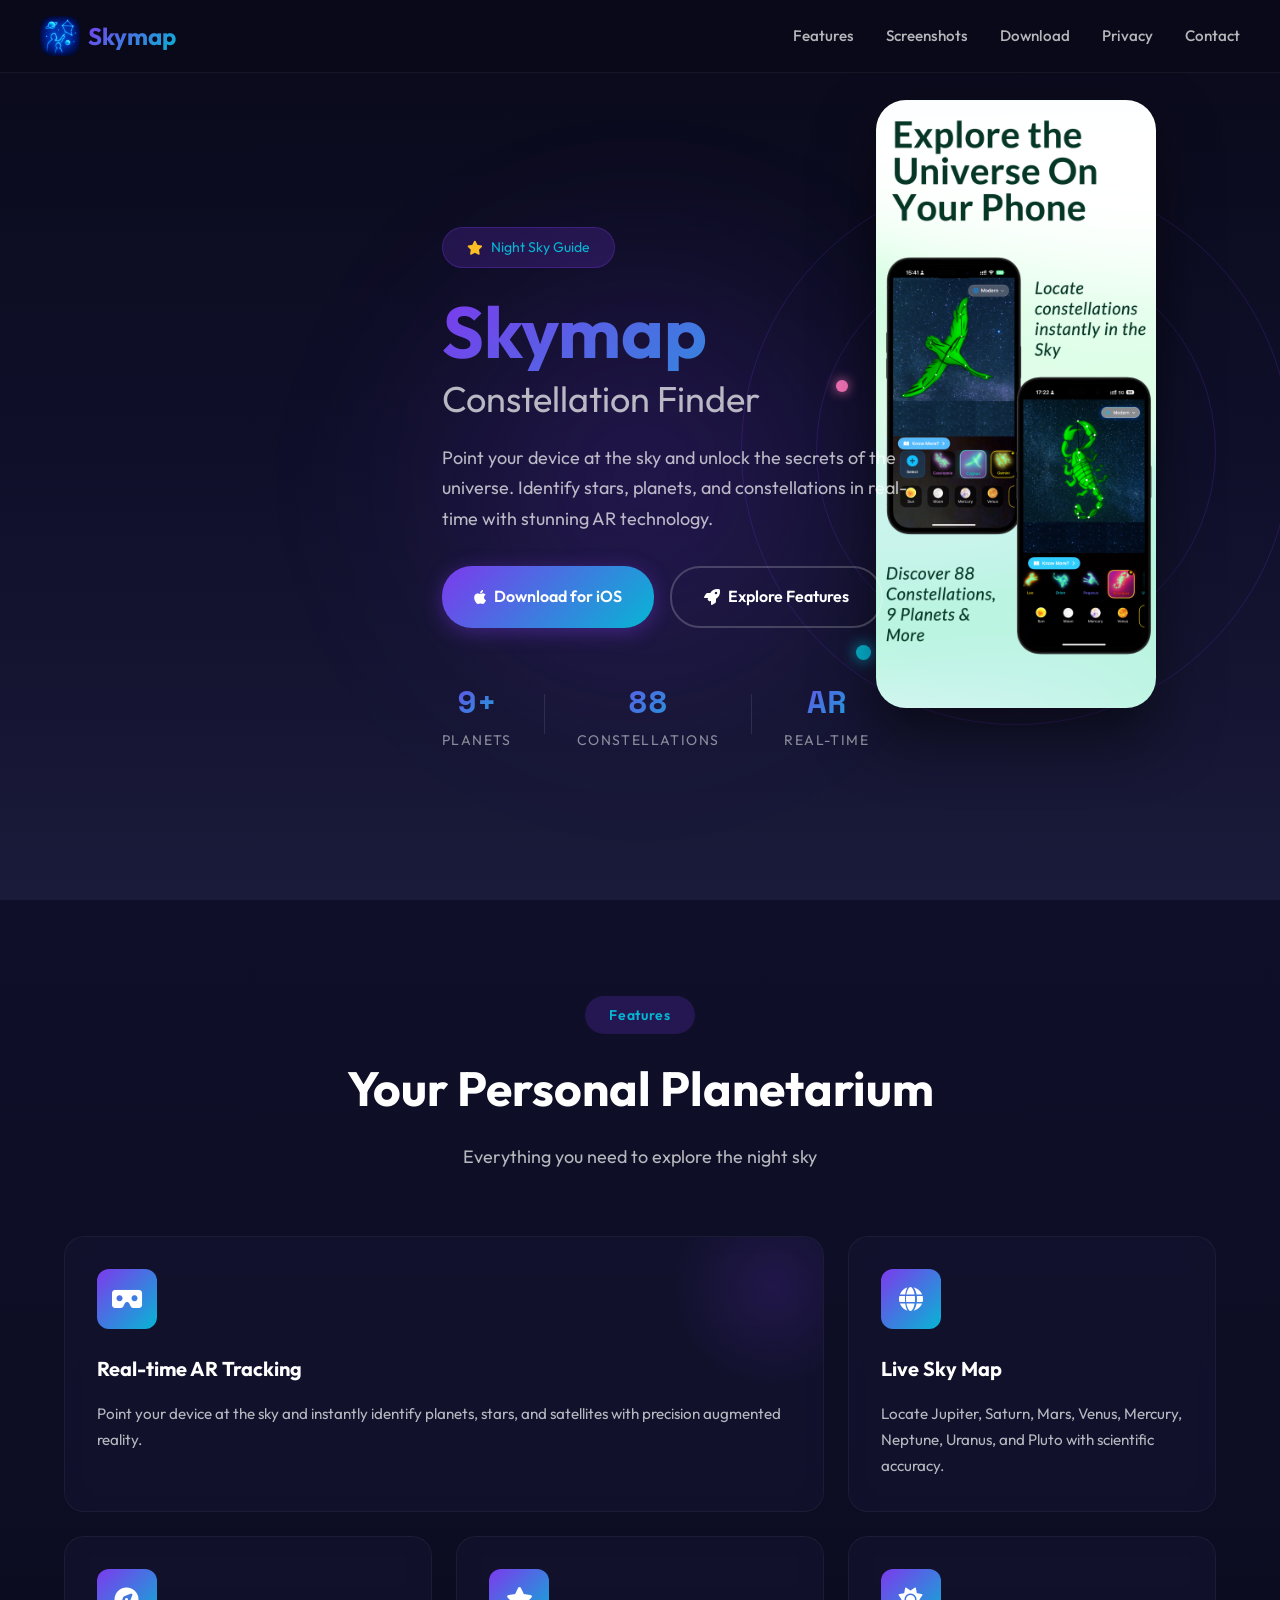
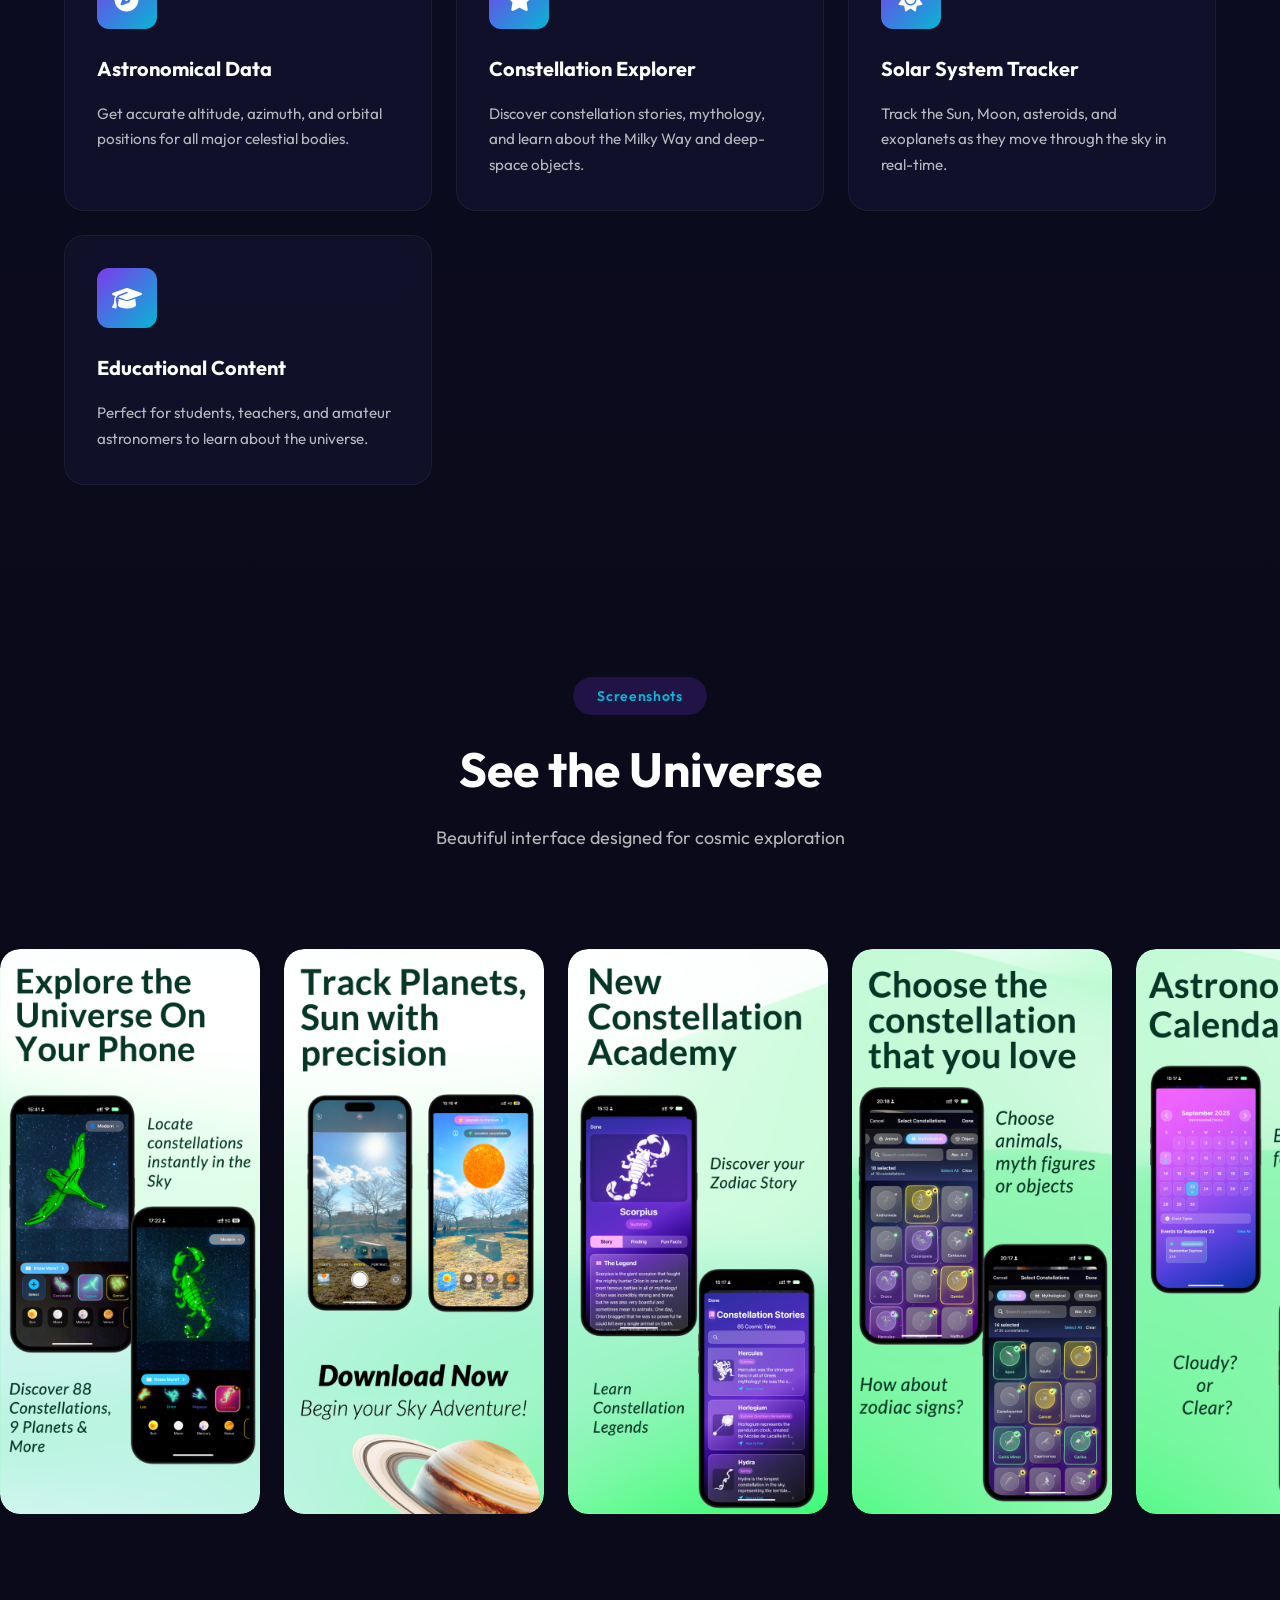
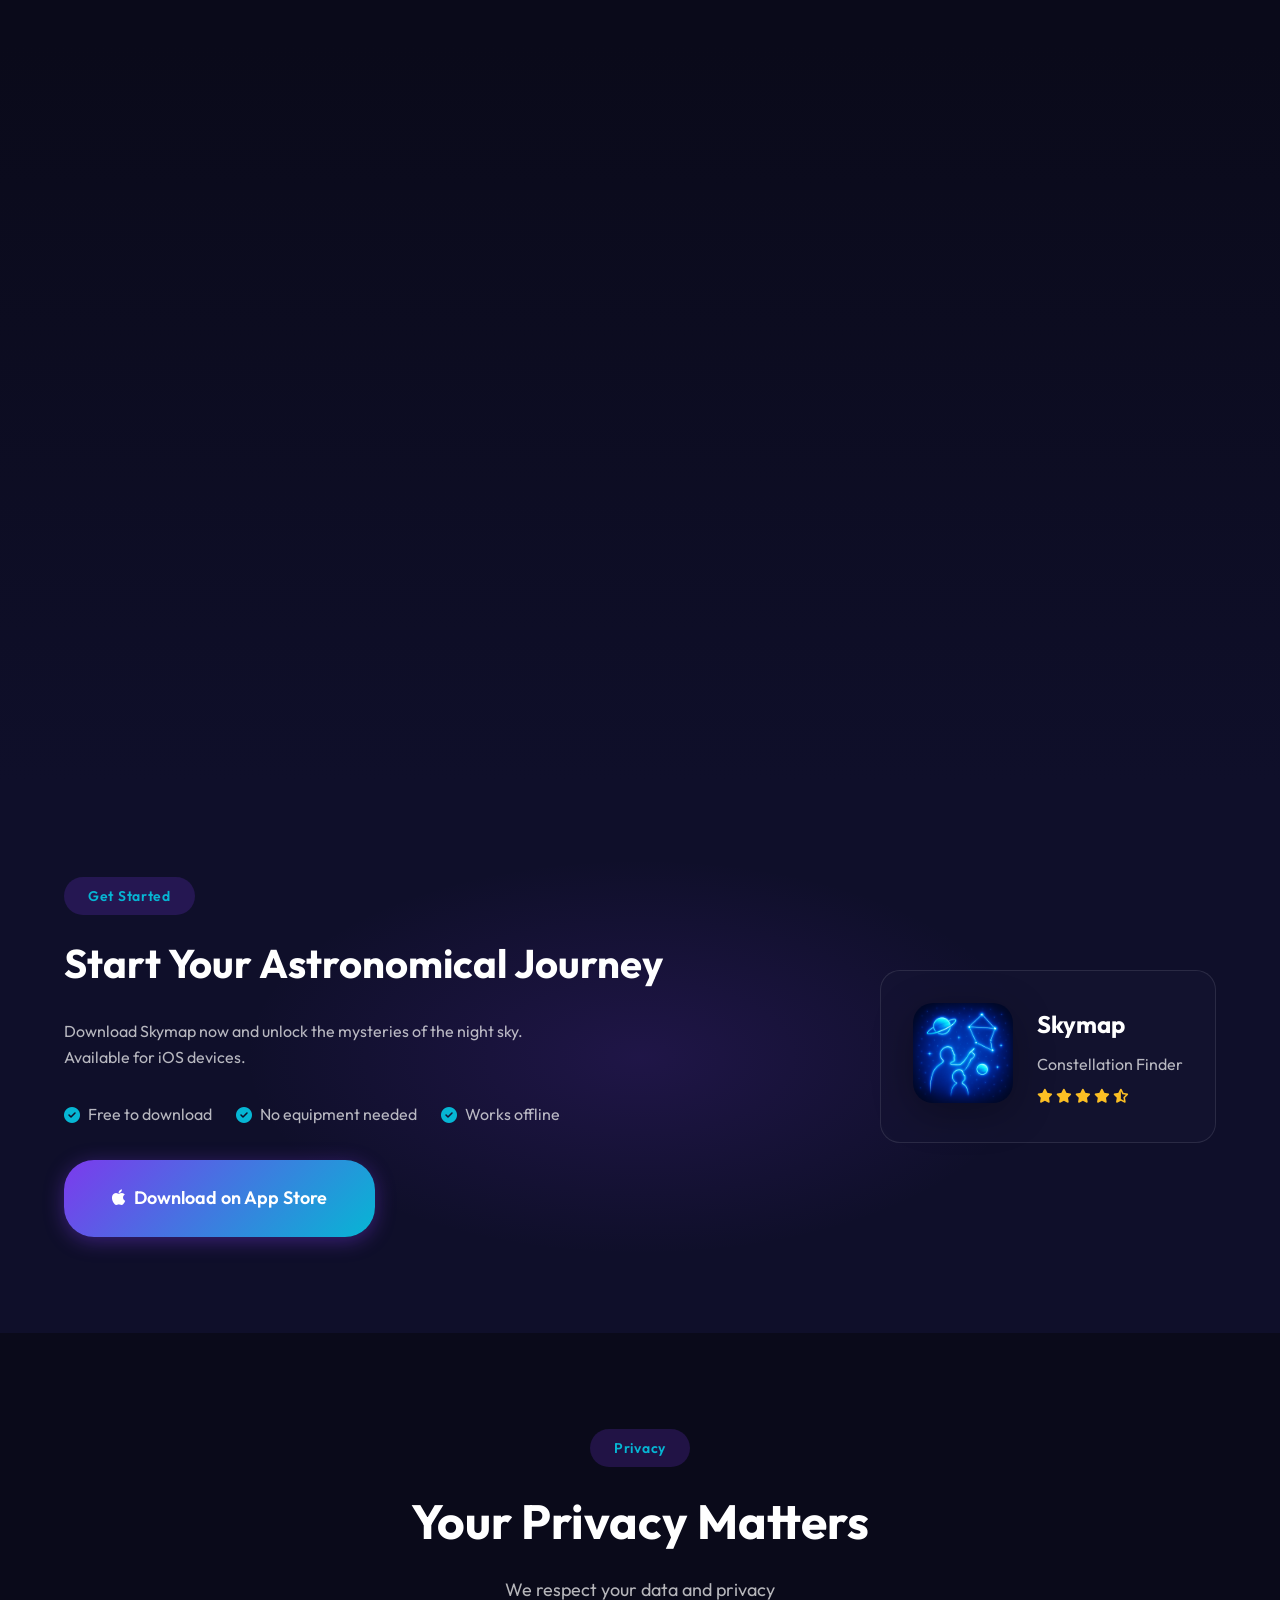
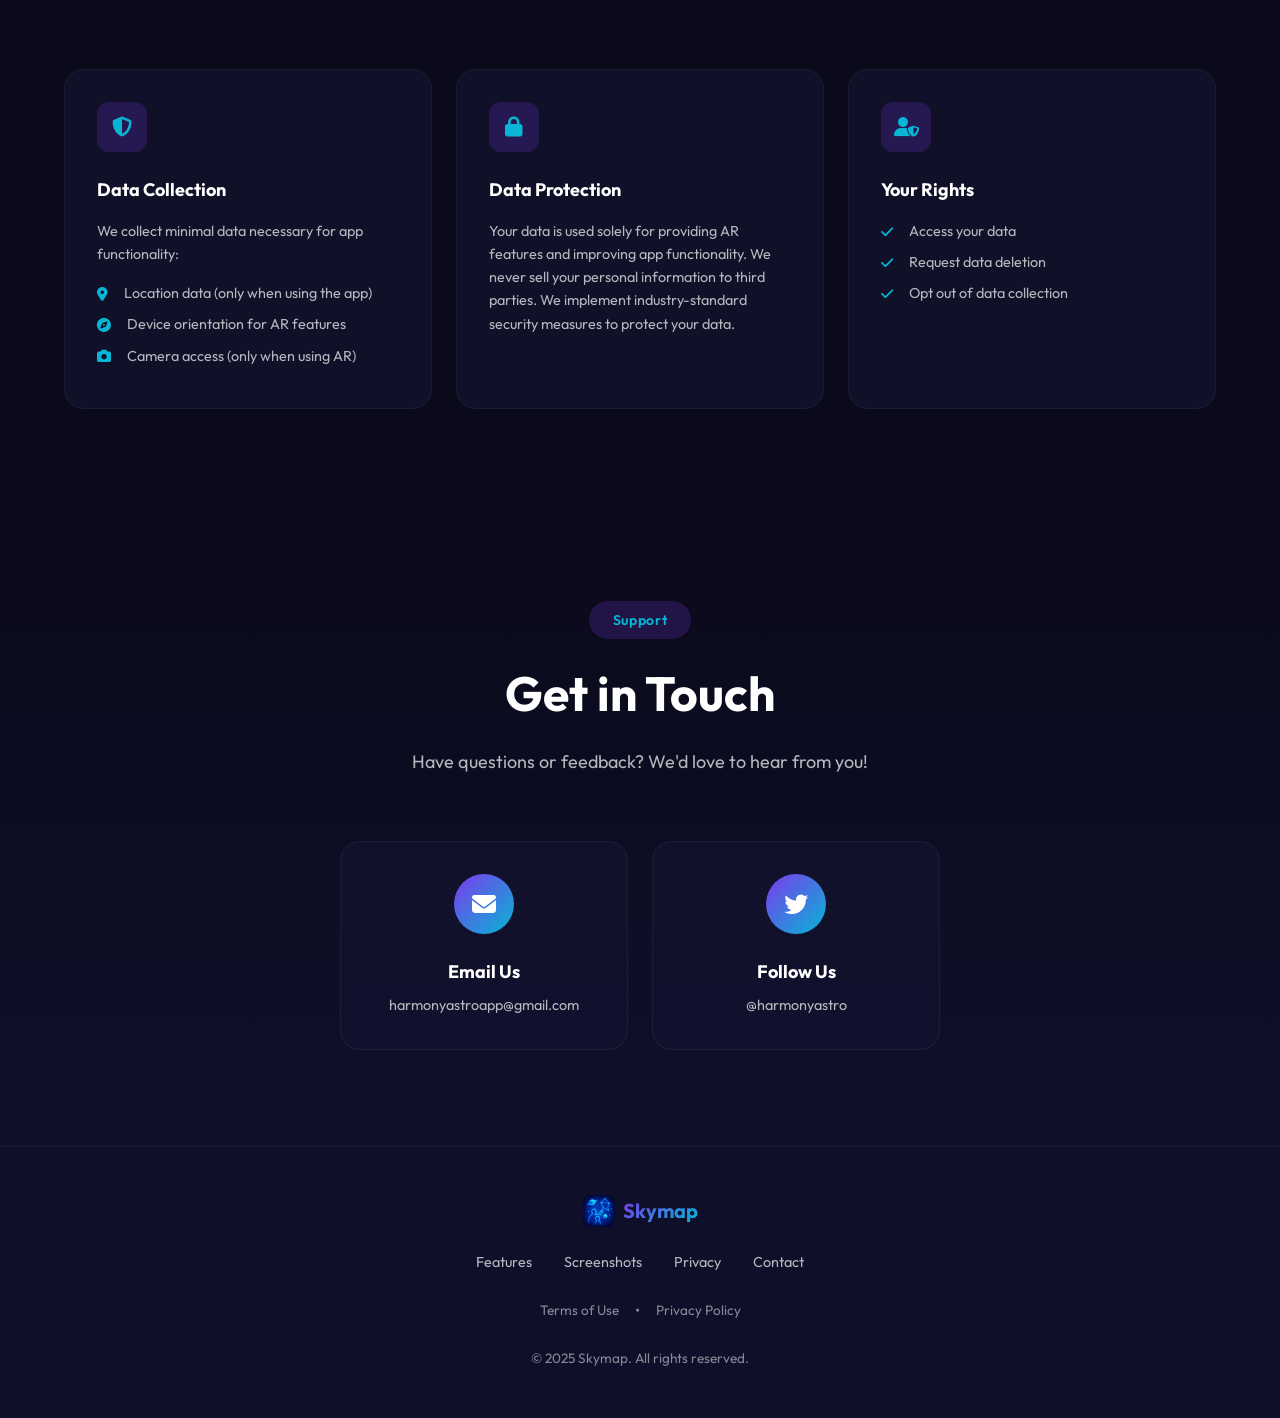
==== commit ed5f981a: "Update App Store download URL" ====
--- a/index.html
+++ b/index.html
@@ -278,7 +278,7 @@
                             <span>Works offline</span>
                         </div>
                     </div>
-                    <a href="https://apps.apple.com/app/skymap" class="btn btn-primary btn-large">
+                    <a href="https://apps.apple.com/us/app/skymap-constellation-finder/id6741057101" class="btn btn-primary btn-large">
                         <i class="fab fa-apple"></i>
                         Download on App Store
                     </a>
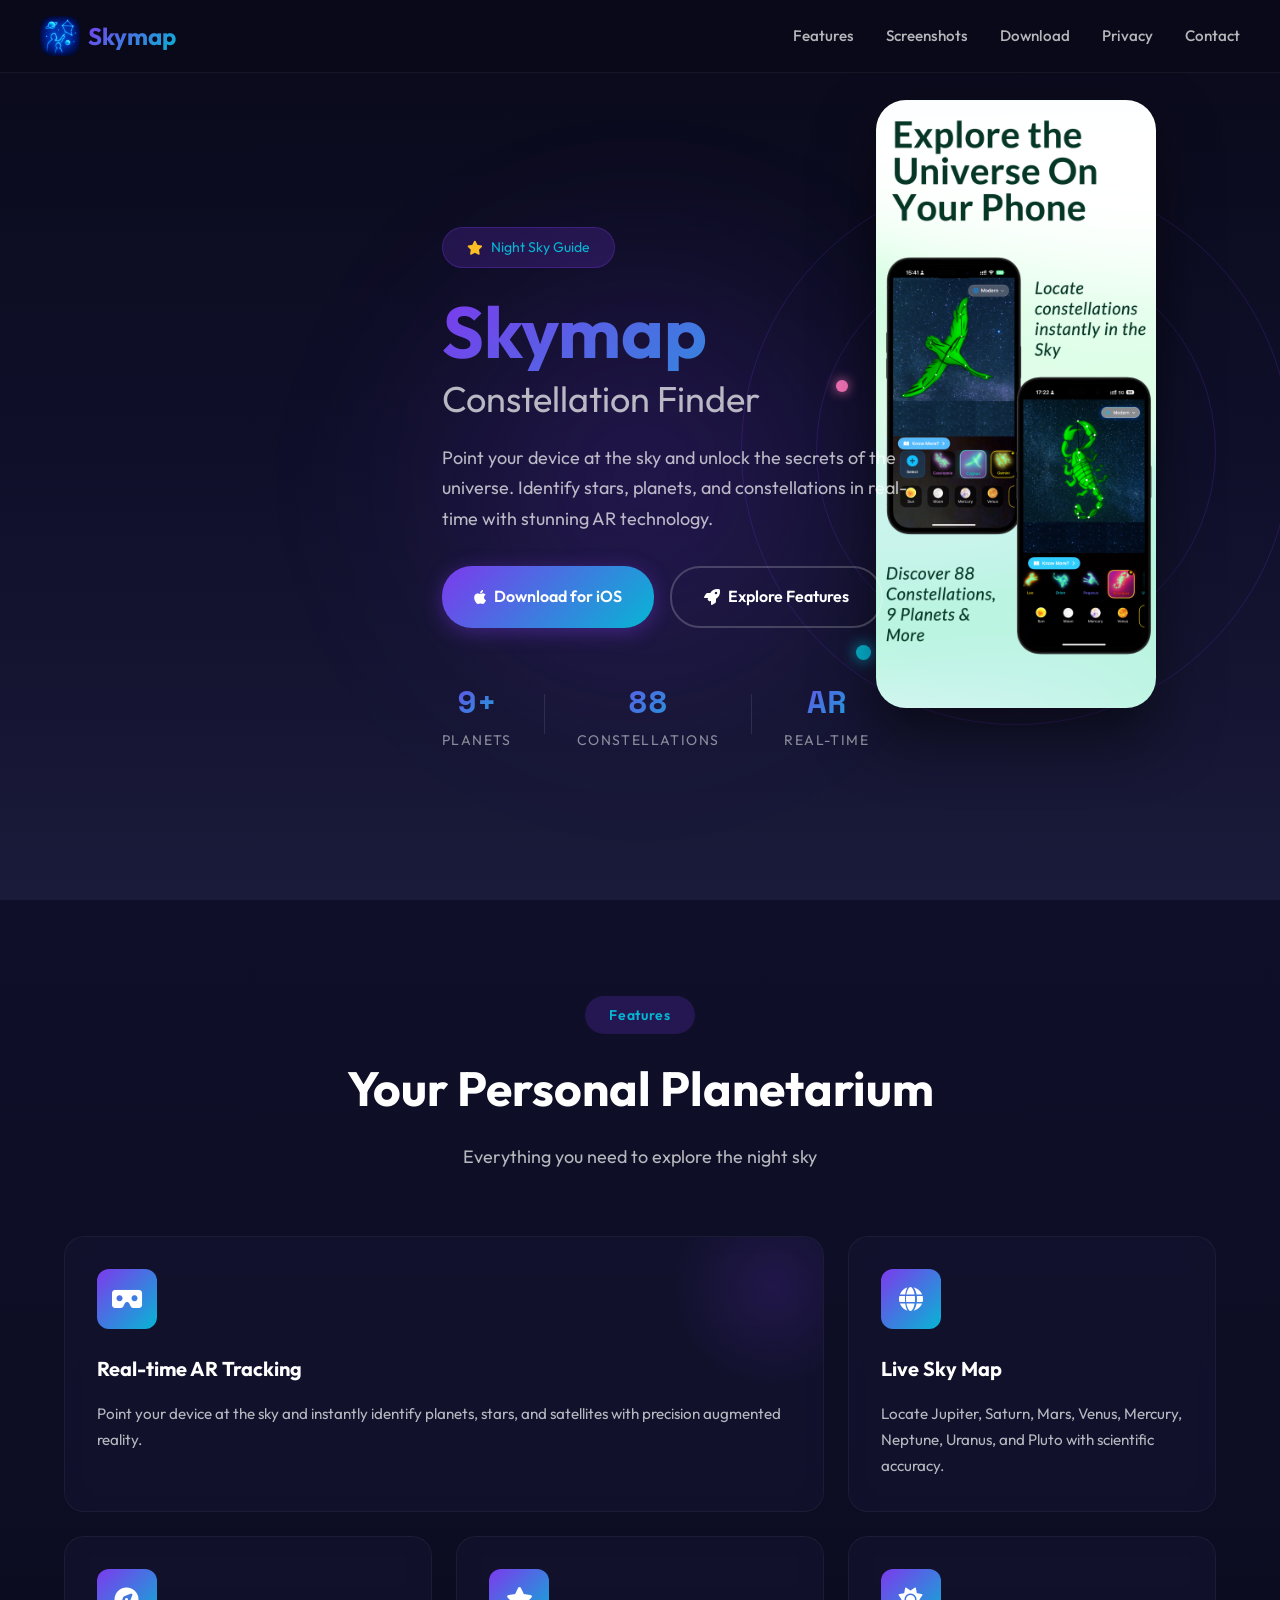
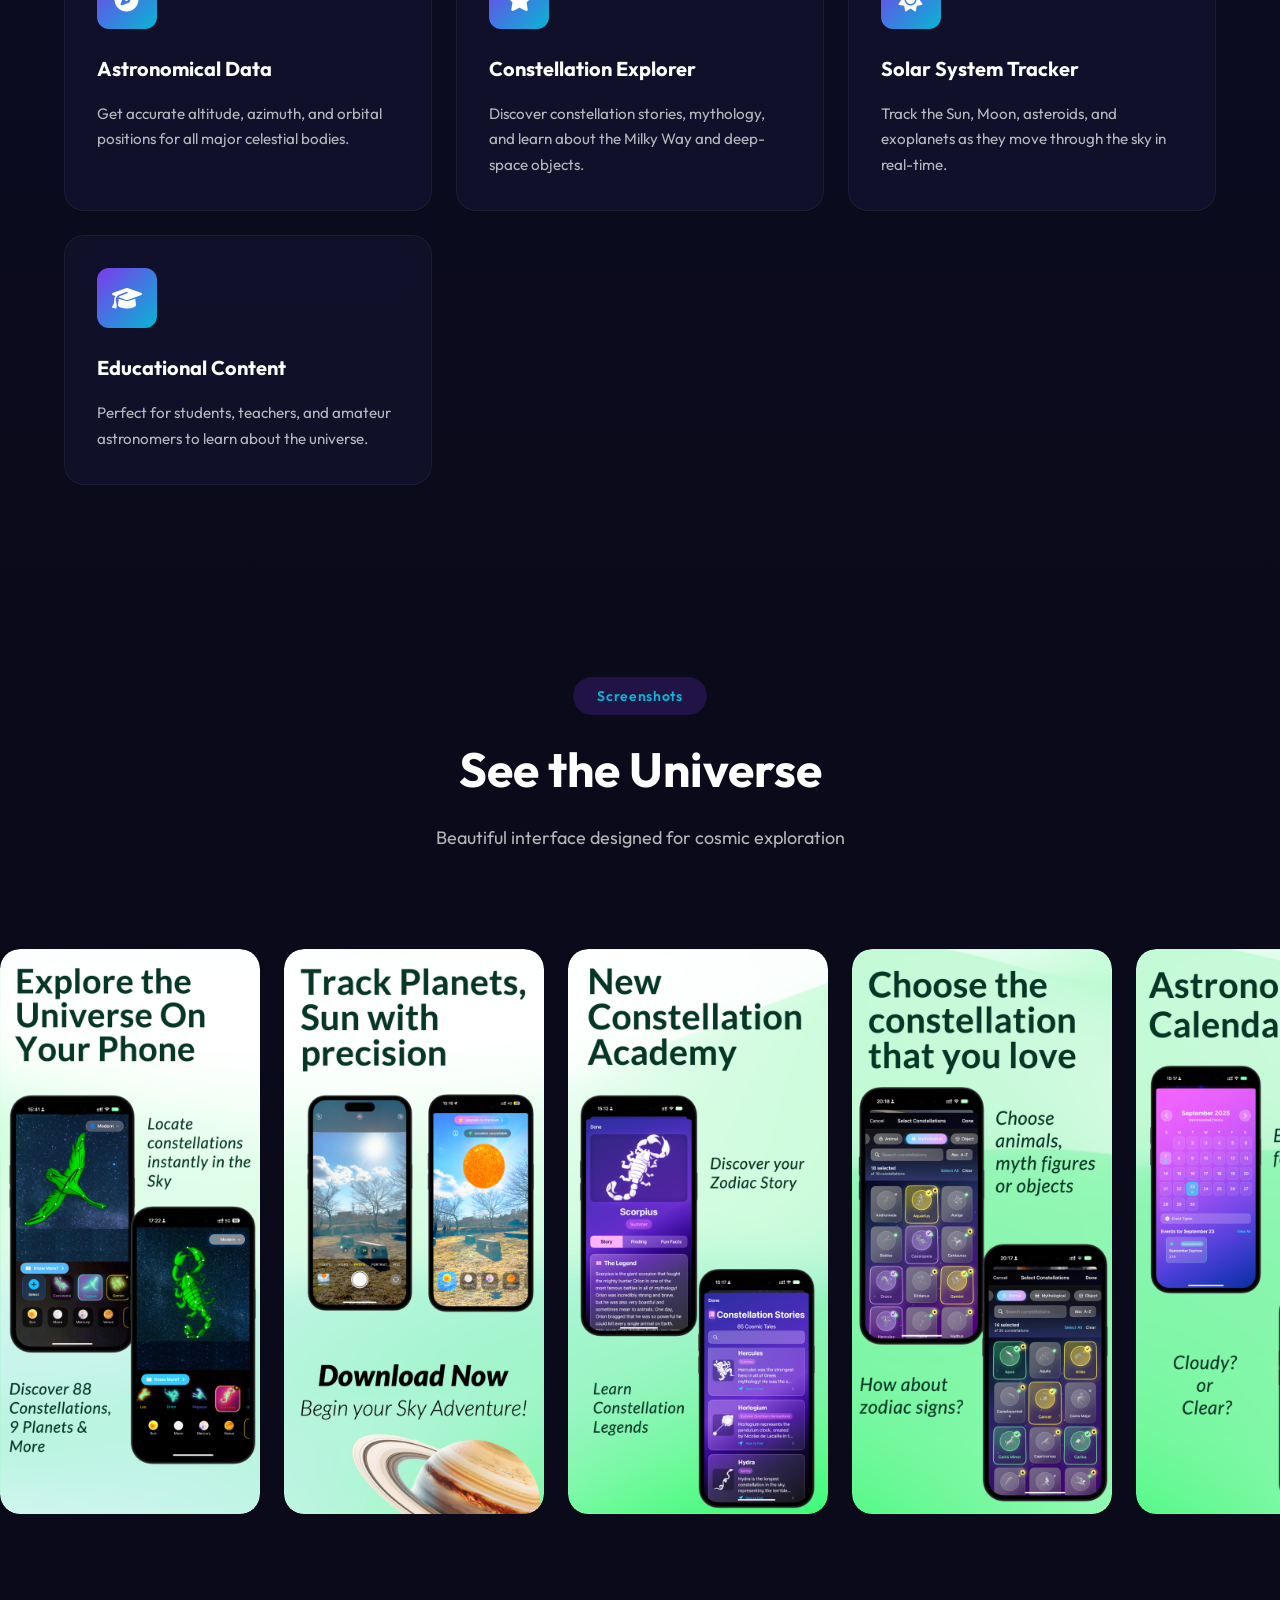
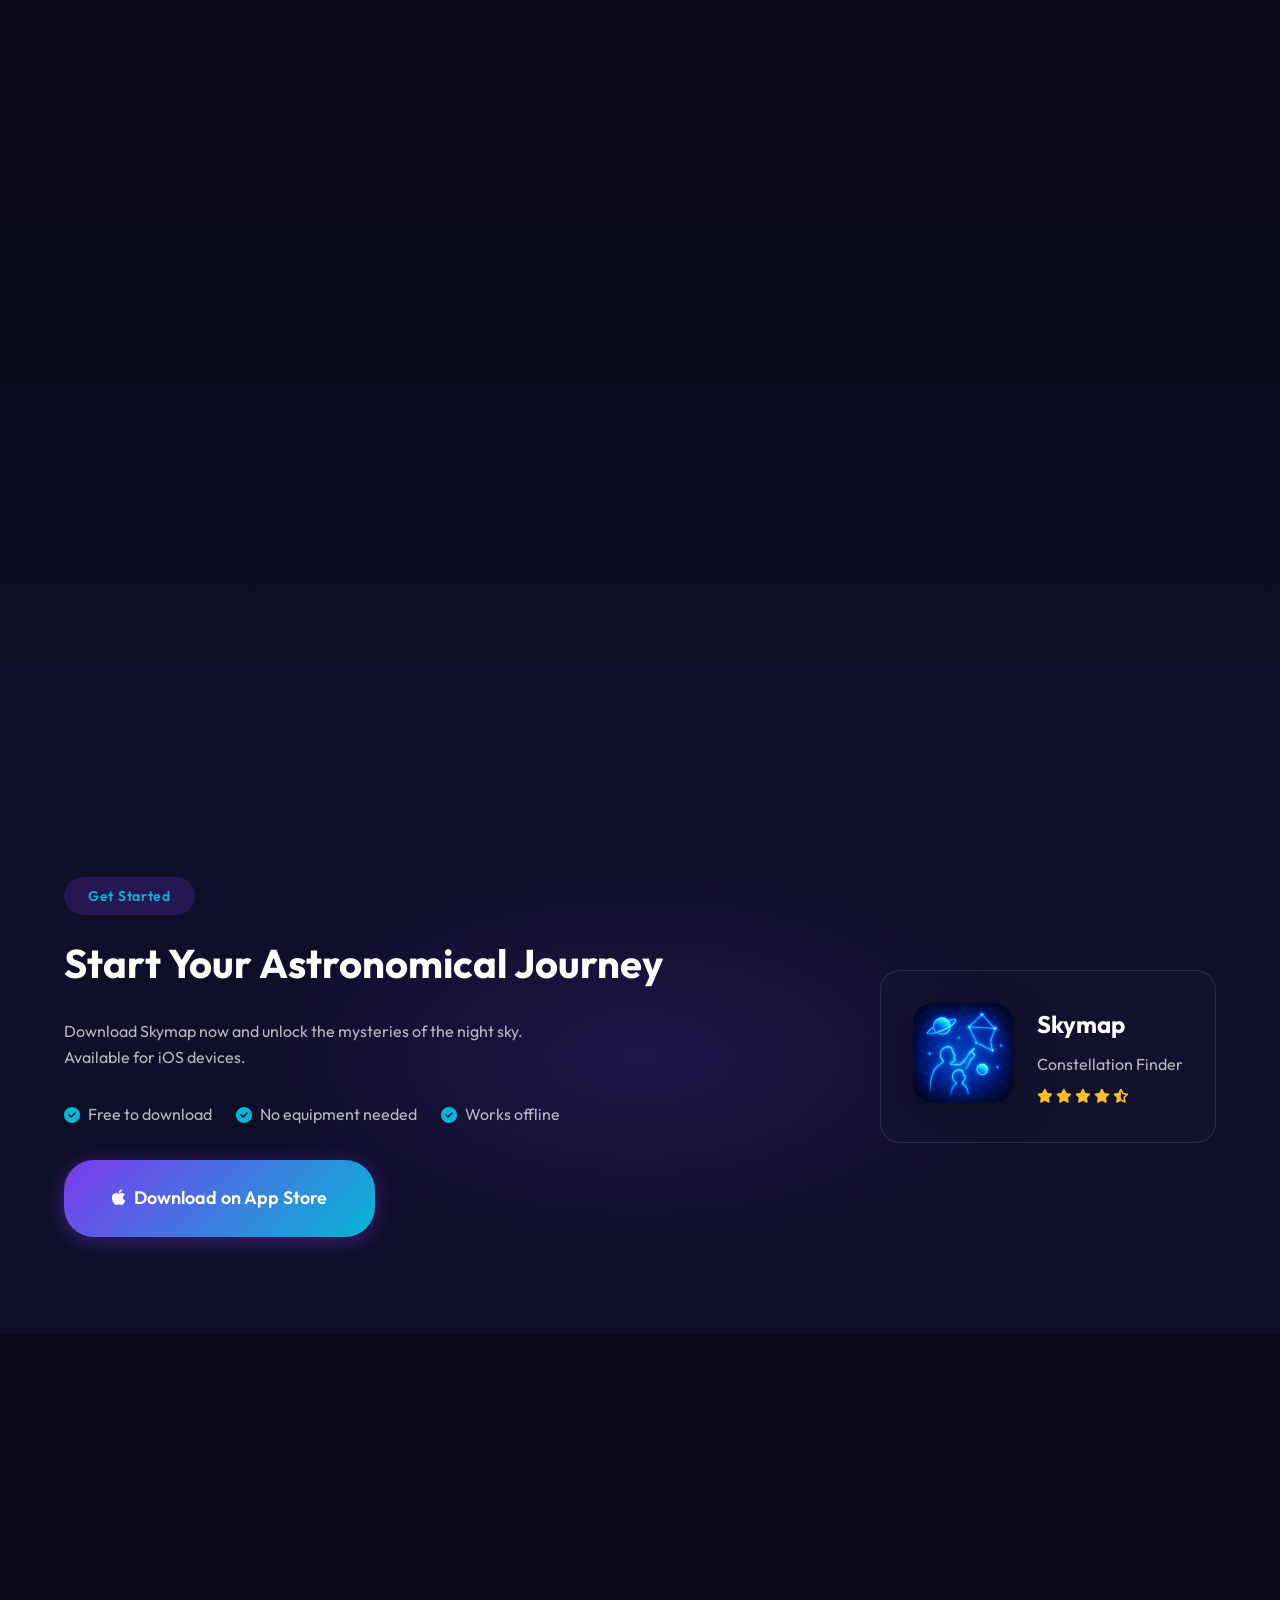
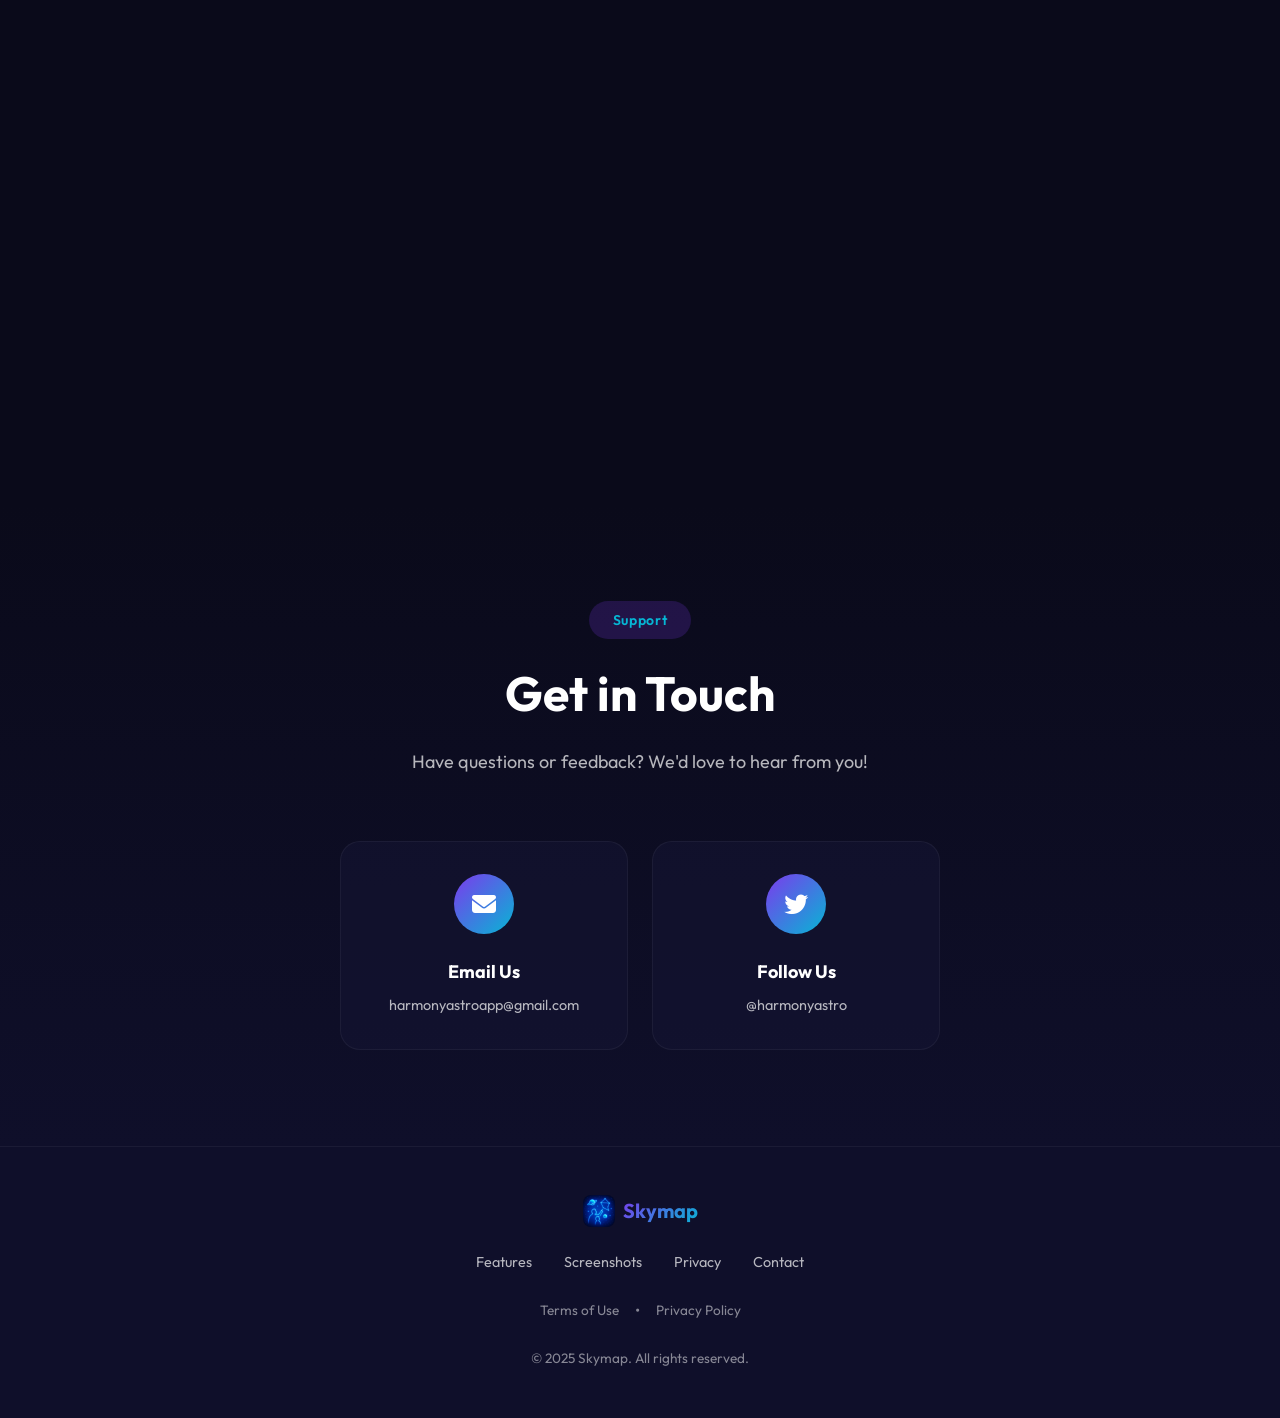
==== commit 790db7ac: "SEO: breadcrumbs, AI crawler support, blog enhancements" ====
--- a/index.html
+++ b/index.html
@@ -3,9 +3,34 @@
 <head>
     <meta charset="UTF-8">
     <meta name="viewport" content="width=device-width, initial-scale=1.0">
-    <title>Skymap: Constellation Finder - Night Sky Guide</title>
-    <meta name="description" content="Explore the universe with AR. Skymap helps you identify stars, planets, and constellations in real-time. Your personal window into the cosmos.">
-    <meta name="keywords" content="skymap, constellation finder, astronomy app, stargazing, night sky, AR astronomy, planet tracker, star map">
+    <title>Skymap: AR Constellation Finder &amp; Night Sky Guide for iOS | HarmonyAstroApps</title>
+    <meta name="description" content="Skymap is an iOS AR astronomy app that identifies stars, planets, and constellations in real-time when you point your phone at the sky. Works offline. Perfect for stargazers, students, and curious minds.">
+    <meta name="keywords" content="skymap, constellation finder, ar astronomy app, stargazing app, night sky guide, planet tracker, star map ios, augmented reality astronomy, identify constellations, iphone astronomy, ipad astronomy, HarmonyAstroApps">
+    <meta name="author" content="HarmonyAstroApps">
+    <meta name="robots" content="index, follow, max-image-preview:large, max-snippet:-1, max-video-preview:-1">
+    <link rel="canonical" href="https://harmonyastroapps.github.io/SkymapApp/">
+
+    <!-- Open Graph -->
+    <meta property="og:type" content="website">
+    <meta property="og:site_name" content="Skymap">
+    <meta property="og:title" content="Skymap: AR Constellation Finder &amp; Night Sky Guide">
+    <meta property="og:description" content="Point your iPhone at the sky and instantly identify stars, planets, and constellations in AR. Works offline — your personal planetarium.">
+    <meta property="og:url" content="https://harmonyastroapps.github.io/SkymapApp/">
+    <meta property="og:image" content="https://harmonyastroapps.github.io/SkymapApp/public/images/icons/app-icon.png">
+    <meta property="og:image:alt" content="Skymap - AR constellation finder app icon">
+    <meta property="og:locale" content="en_US">
+
+    <!-- Twitter -->
+    <meta name="twitter:card" content="summary_large_image">
+    <meta name="twitter:title" content="Skymap: AR Constellation Finder &amp; Night Sky Guide">
+    <meta name="twitter:description" content="Point your phone at the sky, identify stars, planets, and constellations in AR.">
+    <meta name="twitter:image" content="https://harmonyastroapps.github.io/SkymapApp/public/images/icons/app-icon.png">
+
+    <!-- Search engine verification -->
+    <meta name="google-site-verification" content="REPLACE_WITH_GOOGLE_SEARCH_CONSOLE_TOKEN">
+    <meta name="msvalidate.01" content="7791CFBB26CBCB8914508545EC81DA60">
+    <meta name="theme-color" content="#667eea">
+
     <link rel="icon" type="image/png" href="public/images/icons/app-icon.png">
     <link rel="apple-touch-icon" href="public/images/icons/app-icon.png">
     <link rel="stylesheet" href="src/styles/globals.css">
@@ -13,6 +38,120 @@
     <link rel="preconnect" href="https://fonts.googleapis.com">
     <link rel="preconnect" href="https://fonts.gstatic.com" crossorigin>
     <link href="https://fonts.googleapis.com/css2?family=Outfit:wght@300;400;500;600;700&family=Space+Mono:wght@400;700&display=swap" rel="stylesheet">
+
+    <!-- Structured data: MobileApplication -->
+    <script type="application/ld+json">
+    {
+      "@context": "https://schema.org",
+      "@type": "MobileApplication",
+      "name": "Skymap: Constellation Finder",
+      "alternateName": ["Skymap", "Skymap AR"],
+      "operatingSystem": "iOS",
+      "applicationCategory": "EducationApplication",
+      "applicationSubCategory": "Astronomy",
+      "description": "An AR astronomy app for iOS that identifies stars, planets, and constellations in real-time when you point your device at the sky. Covers 88 constellations and works offline.",
+      "url": "https://harmonyastroapps.github.io/SkymapApp/",
+      "image": "https://harmonyastroapps.github.io/SkymapApp/public/images/icons/app-icon.png",
+      "featureList": [
+        "Real-time AR star and planet identification",
+        "All 88 IAU constellations covered",
+        "Constellation mythology and history",
+        "Planet tracking and solar system positions",
+        "Works fully offline once downloaded",
+        "Designed for dark-sky low-light use"
+      ],
+      "author": {
+        "@type": "Organization",
+        "name": "HarmonyAstroApps",
+        "url": "https://harmonyastroapps.github.io/",
+        "email": "harmonyastroapp@gmail.com"
+      },
+      "publisher": {
+        "@type": "Organization",
+        "name": "HarmonyAstroApps",
+        "url": "https://harmonyastroapps.github.io/"
+      },
+      "offers": {
+        "@type": "Offer",
+        "price": "0",
+        "priceCurrency": "USD",
+        "availability": "https://schema.org/InStock"
+      }
+    }
+    </script>
+
+    <!-- Structured data: FAQPage -->
+    <script type="application/ld+json">
+    {
+      "@context": "https://schema.org",
+      "@type": "FAQPage",
+      "mainEntity": [
+        {
+          "@type": "Question",
+          "name": "How does Skymap identify constellations?",
+          "acceptedAnswer": {
+            "@type": "Answer",
+            "text": "Skymap uses your device's GPS, compass, and gyroscope to calculate exactly where you are and which way you're pointing your phone. It then overlays the real-time sky map in AR, so when you point at a star cluster, it labels the constellation and its brightest stars."
+          }
+        },
+        {
+          "@type": "Question",
+          "name": "Does Skymap work offline?",
+          "acceptedAnswer": {
+            "@type": "Answer",
+            "text": "Yes. Once the star catalog is downloaded, Skymap works fully offline. You don't need internet, cellular, or WiFi to identify the night sky — useful when stargazing in remote areas."
+          }
+        },
+        {
+          "@type": "Question",
+          "name": "How many constellations does Skymap cover?",
+          "acceptedAnswer": {
+            "@type": "Answer",
+            "text": "All 88 officially recognized constellations from the International Astronomical Union (IAU), plus major asterisms like the Big Dipper and the Summer Triangle."
+          }
+        },
+        {
+          "@type": "Question",
+          "name": "Can Skymap show planets?",
+          "acceptedAnswer": {
+            "@type": "Answer",
+            "text": "Yes. Skymap tracks the Sun, Moon, and all eight planets (plus Pluto) and shows their real-time positions in the sky, including when they're below the horizon."
+          }
+        },
+        {
+          "@type": "Question",
+          "name": "Is Skymap good for beginners?",
+          "acceptedAnswer": {
+            "@type": "Answer",
+            "text": "Yes. Skymap is designed for people with zero astronomy background. Point your phone at the sky, and the app tells you what you're looking at — no knowledge of declination, right ascension, or star charts needed."
+          }
+        }
+      ]
+    }
+    </script>
+
+    <!-- Structured data: Organization -->
+    <script type="application/ld+json">
+    {
+      "@context": "https://schema.org",
+      "@type": "Organization",
+      "name": "HarmonyAstroApps",
+      "url": "https://harmonyastroapps.github.io/",
+      "email": "harmonyastroapp@gmail.com",
+      "sameAs": ["https://github.com/HarmonyAstroApps"]
+    }
+    </script>
+
+    <!-- Structured data: WebSite -->
+    <script type="application/ld+json">
+    {
+      "@context": "https://schema.org",
+      "@type": "WebSite",
+      "name": "Skymap",
+      "url": "https://harmonyastroapps.github.io/SkymapApp/",
+      "publisher": { "@type": "Organization", "name": "HarmonyAstroApps" }
+    }
+    </script>
 </head>
 <body>
     <!-- Stars background -->
--- a/src/styles/globals.css
+++ b/src/styles/globals.css
@@ -1150,3 +1150,10 @@
     transform: translateY(0);
 }
 
+
+
+
+
+
+
+
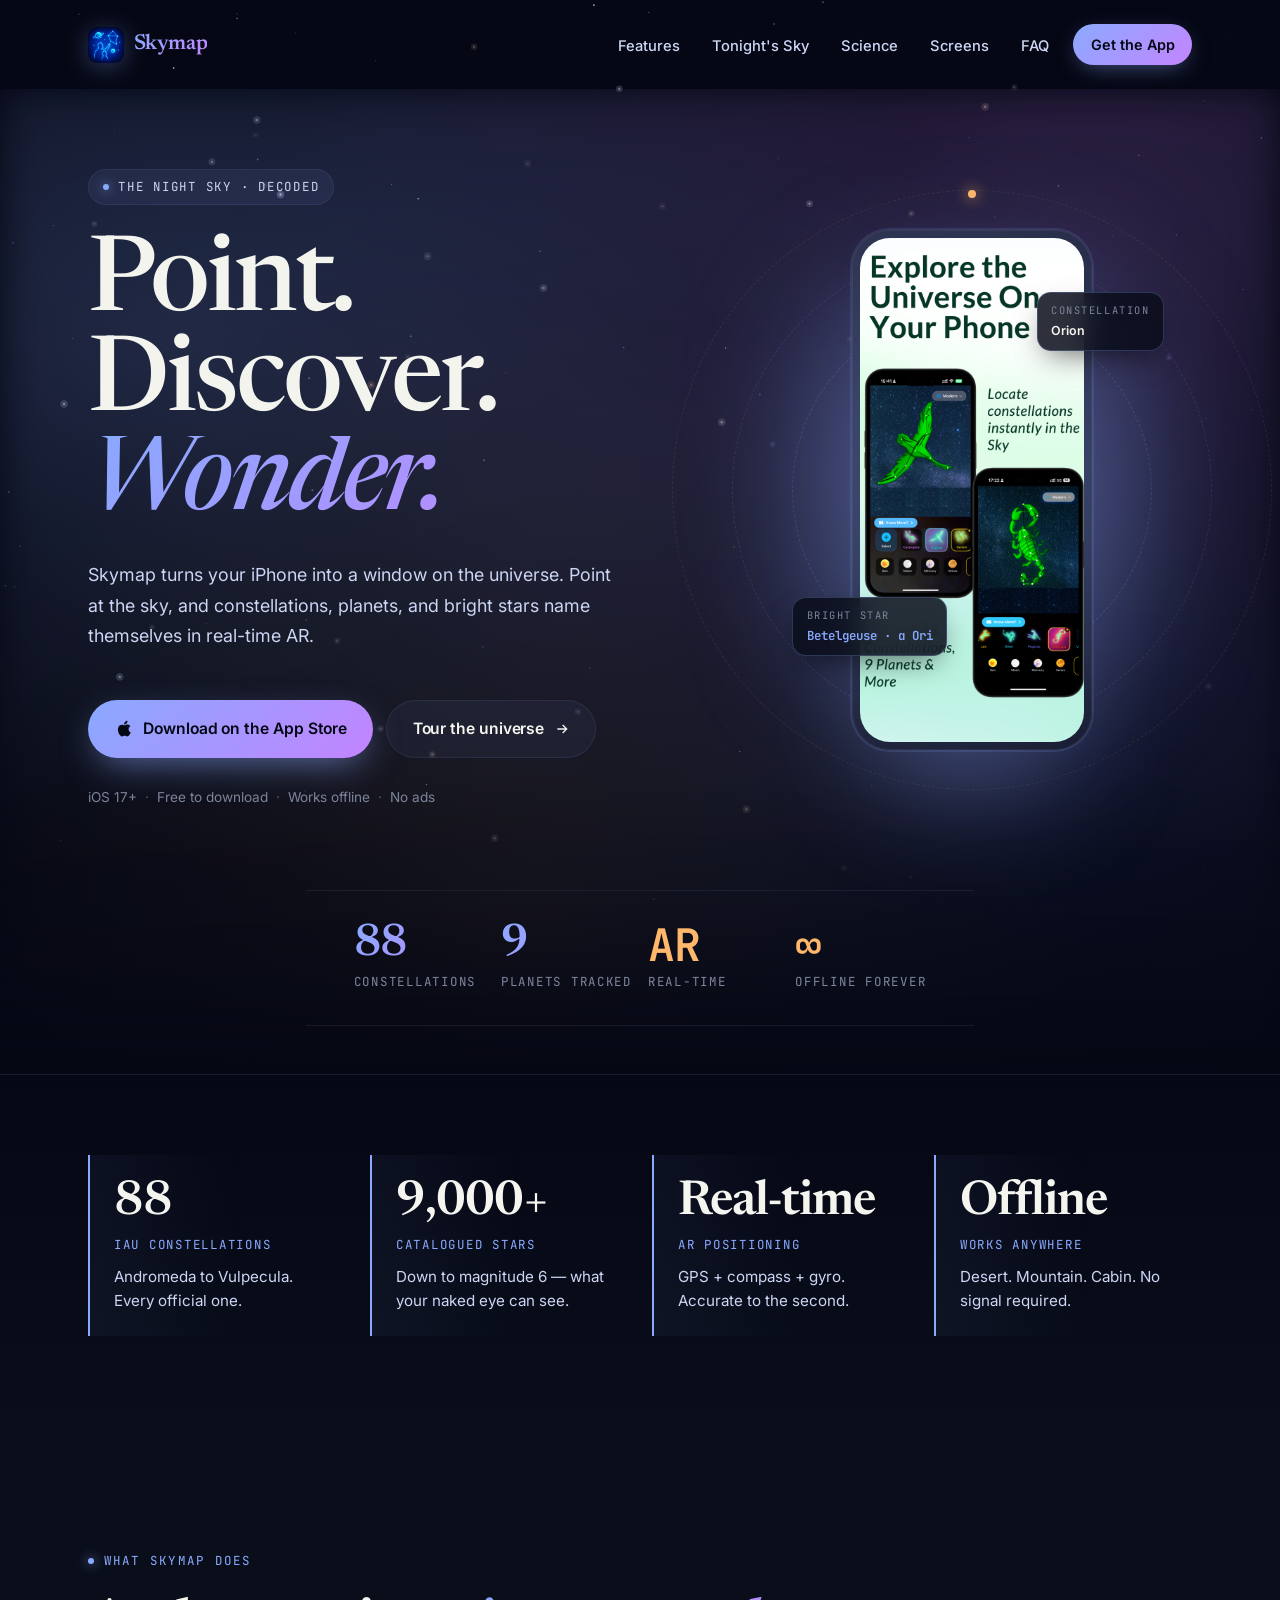
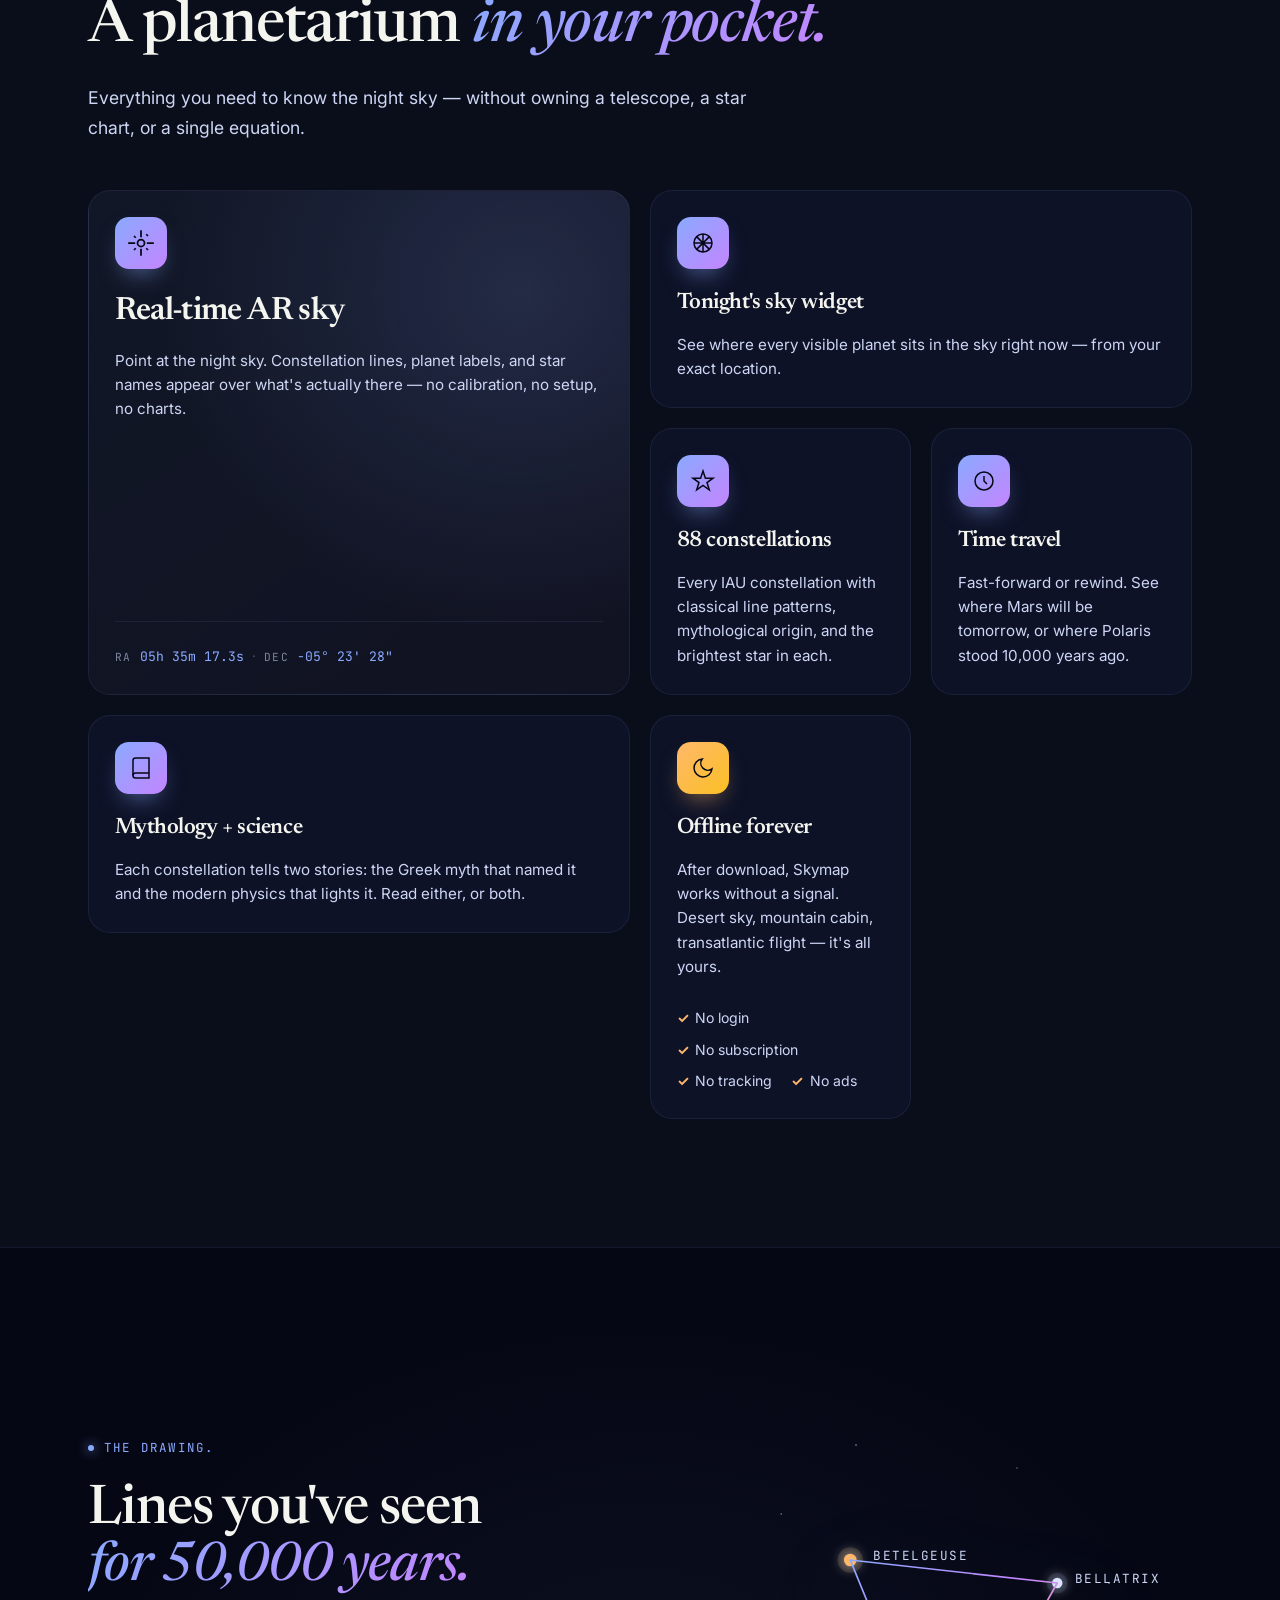
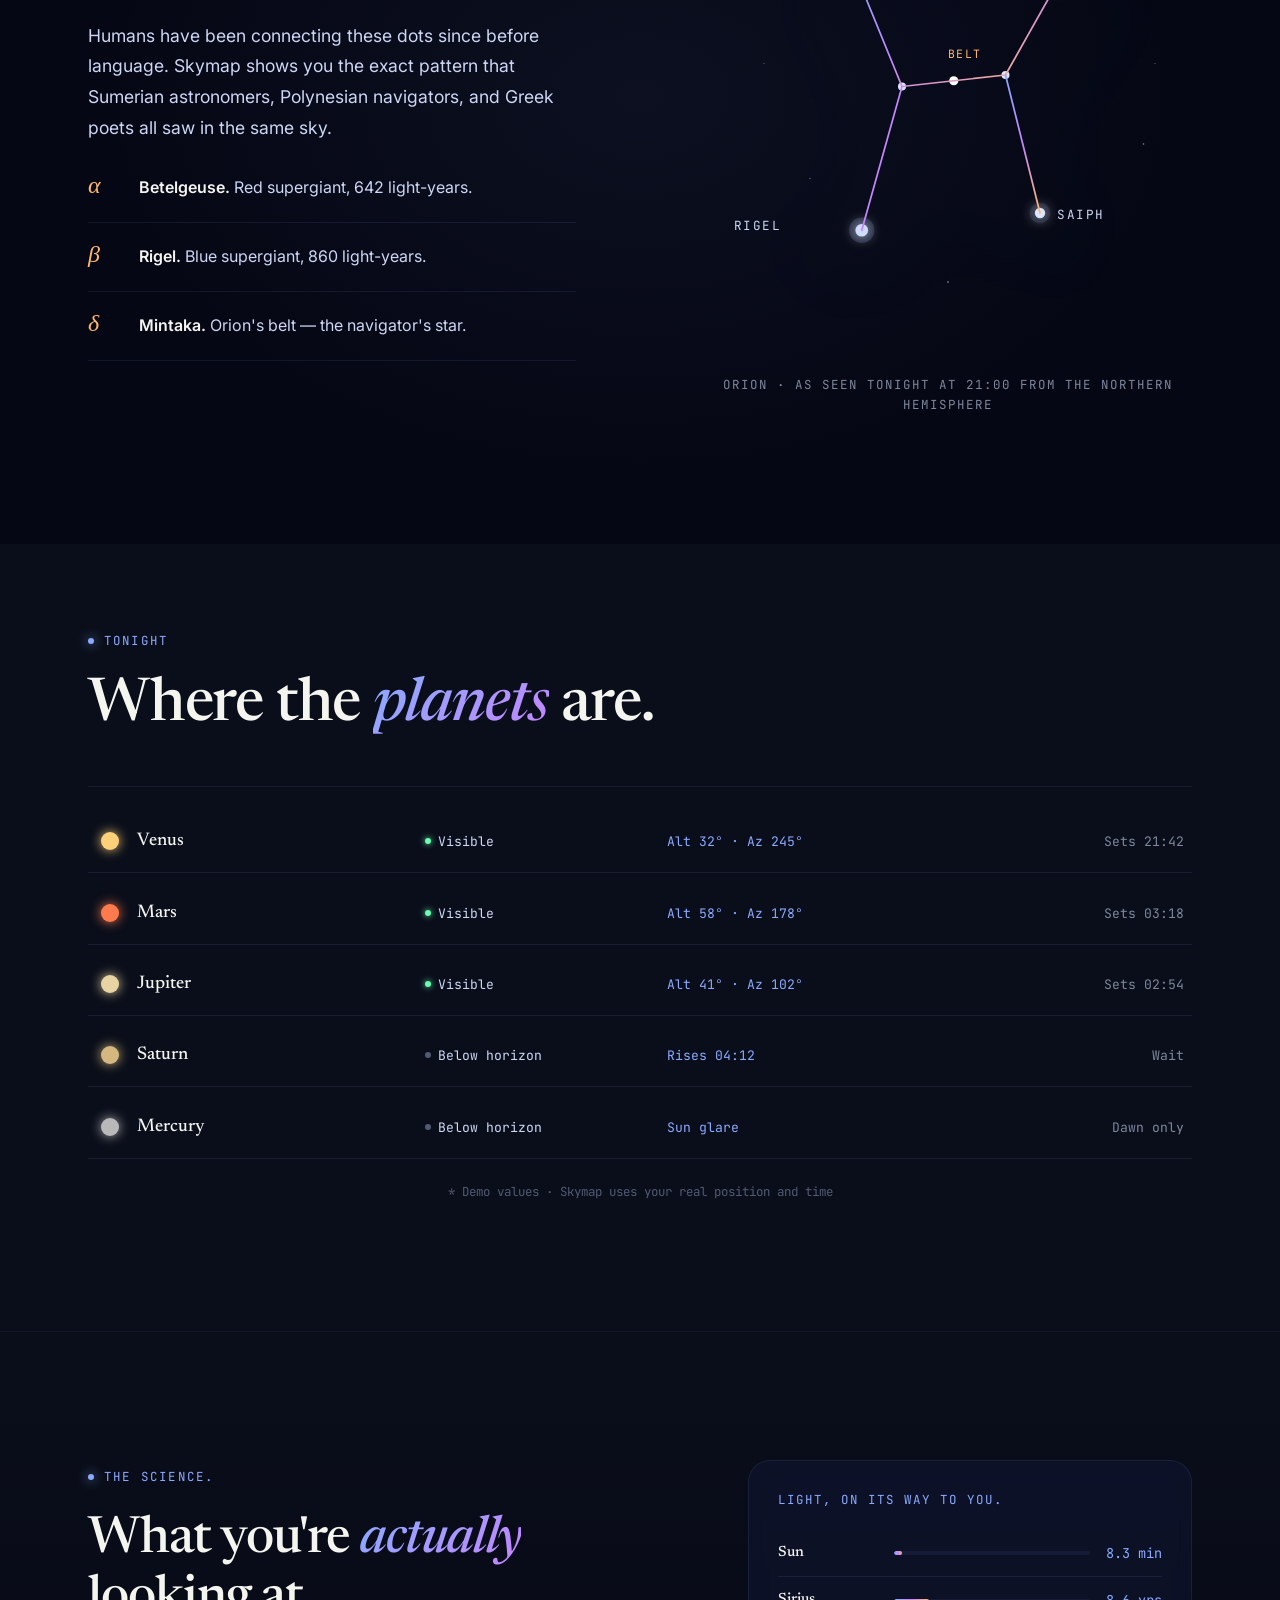
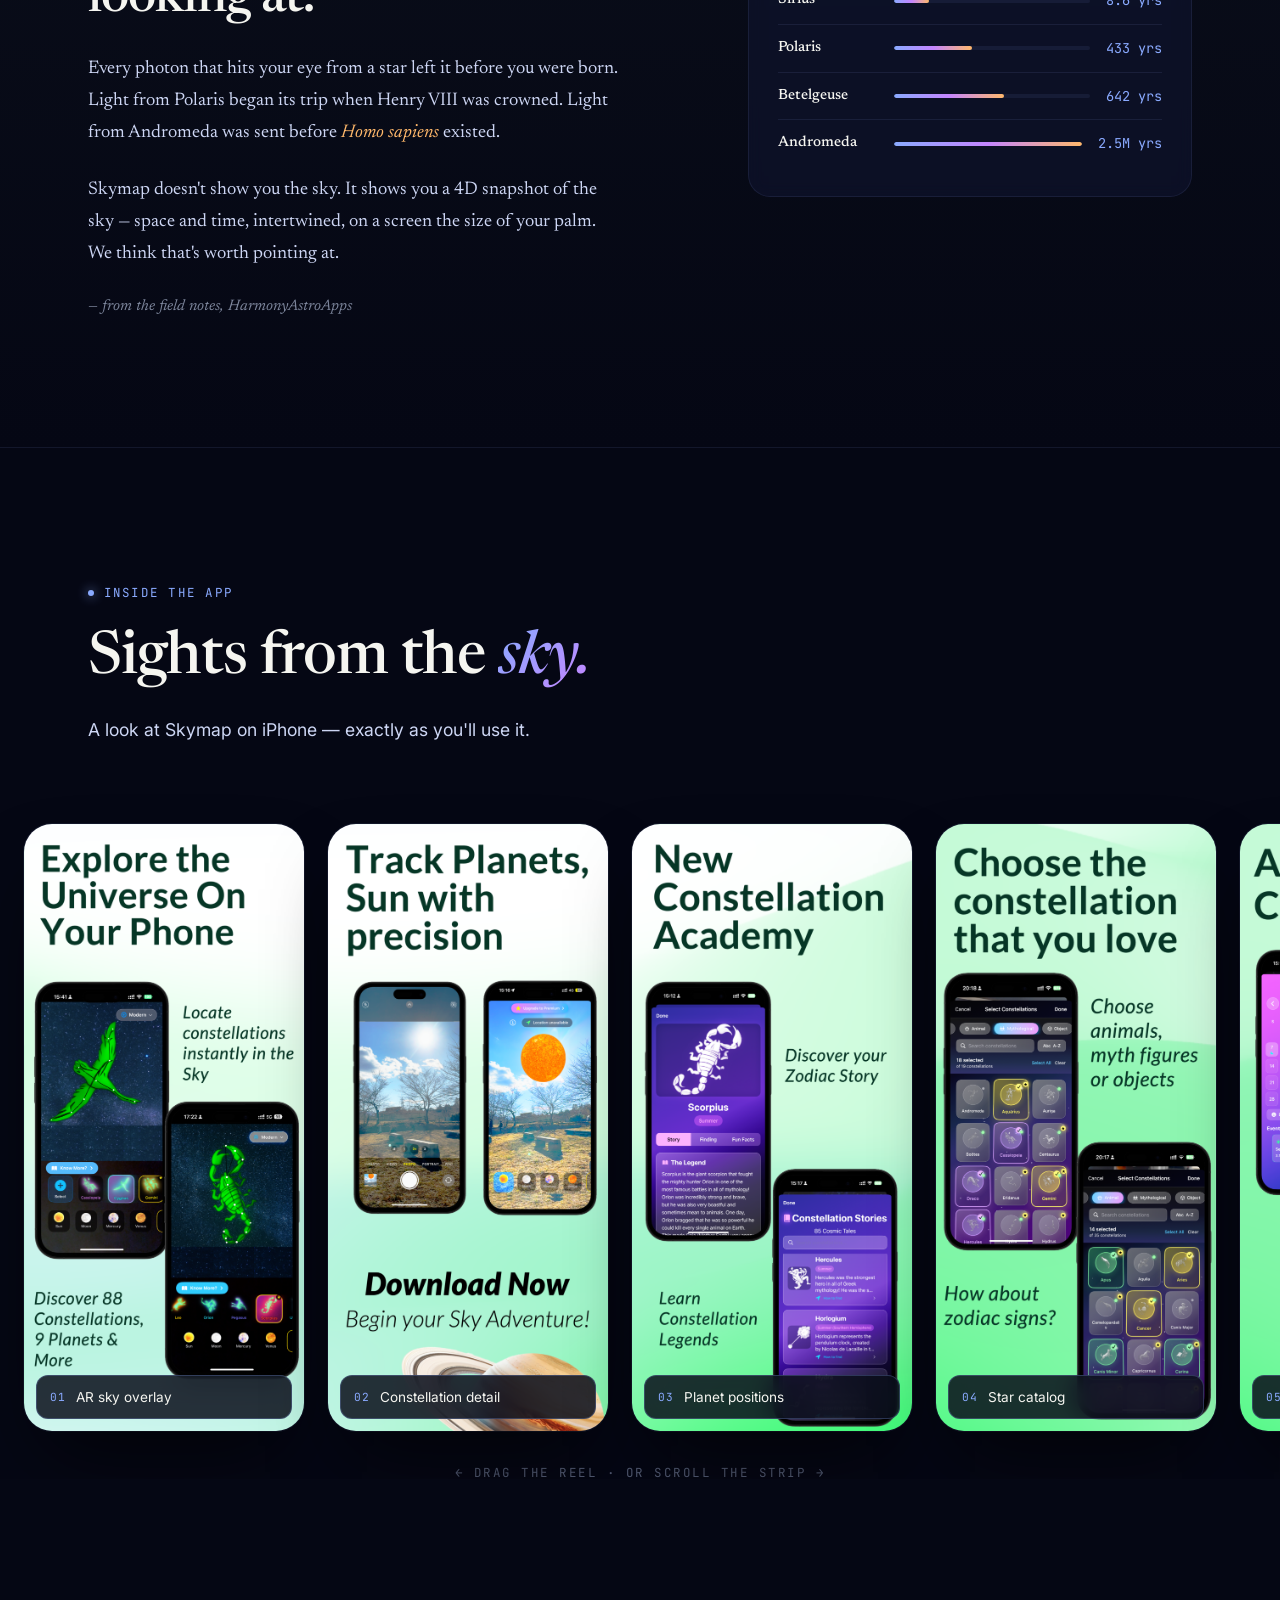
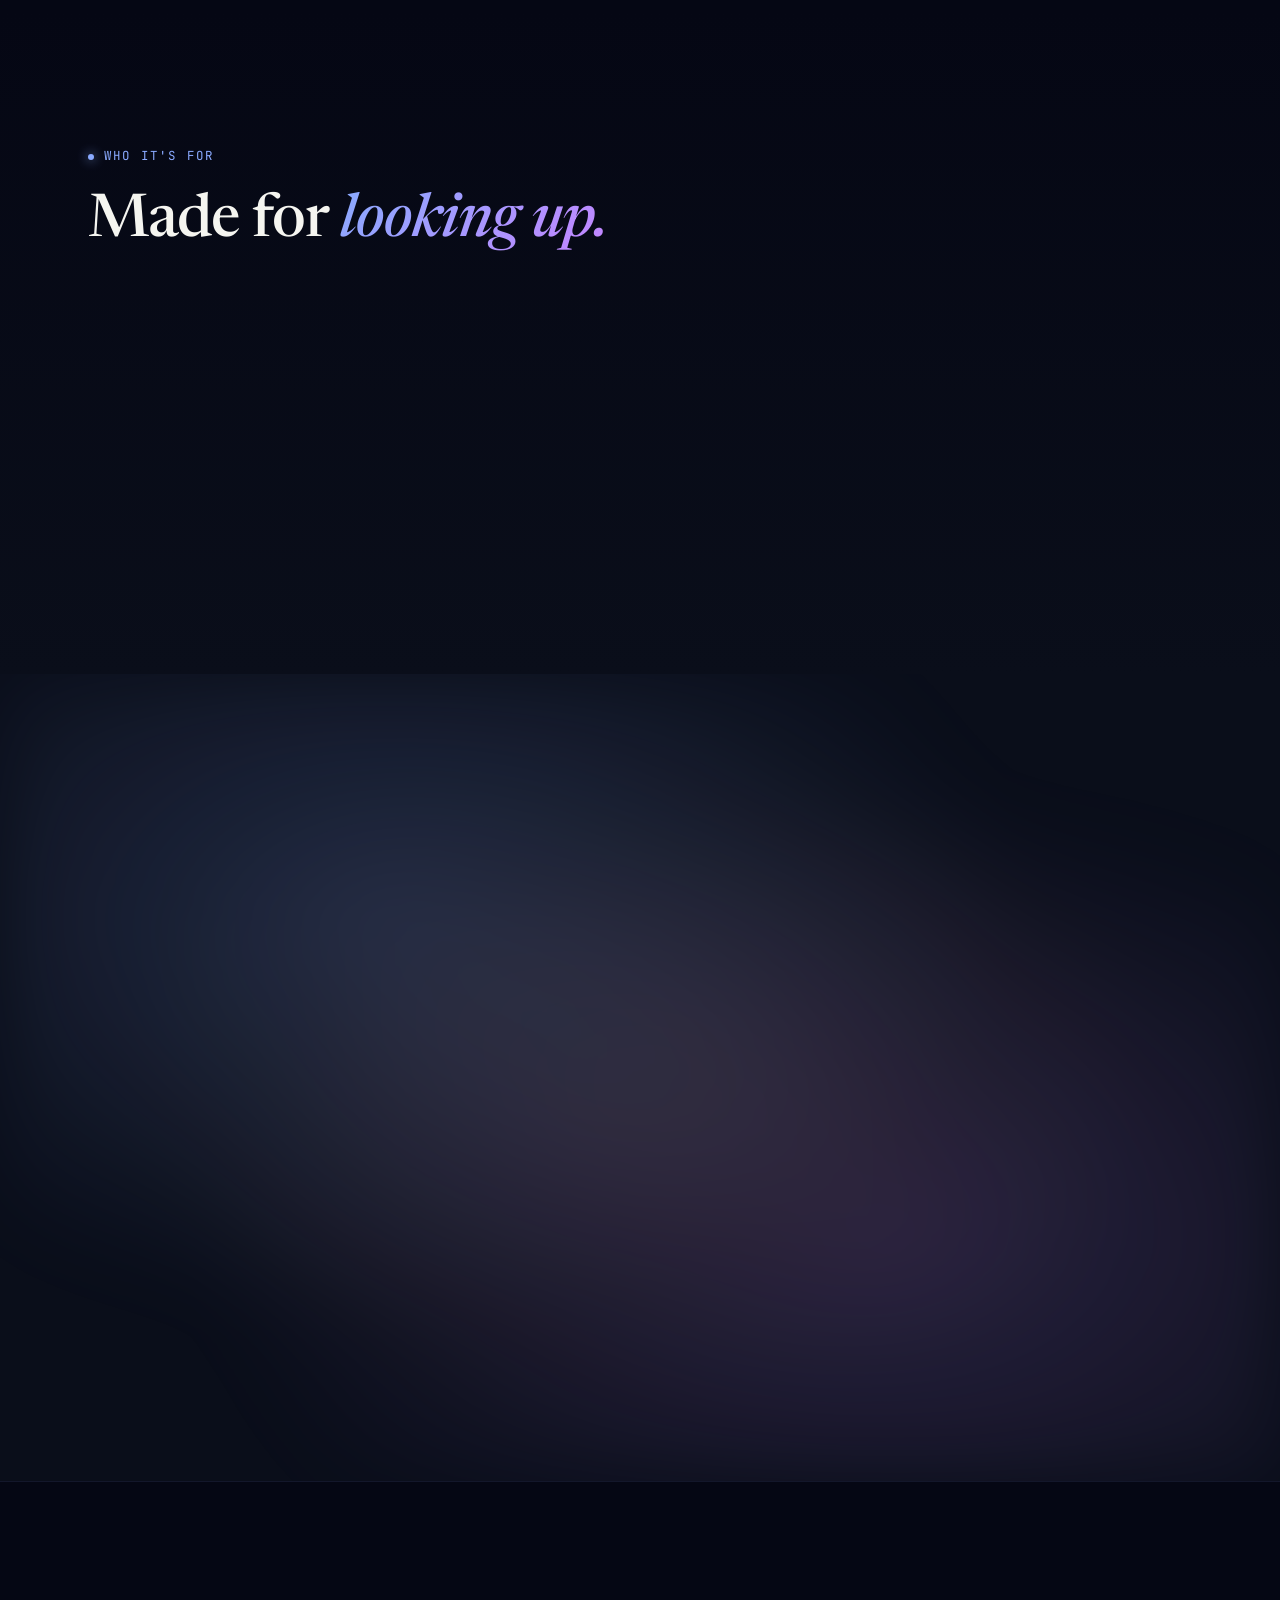
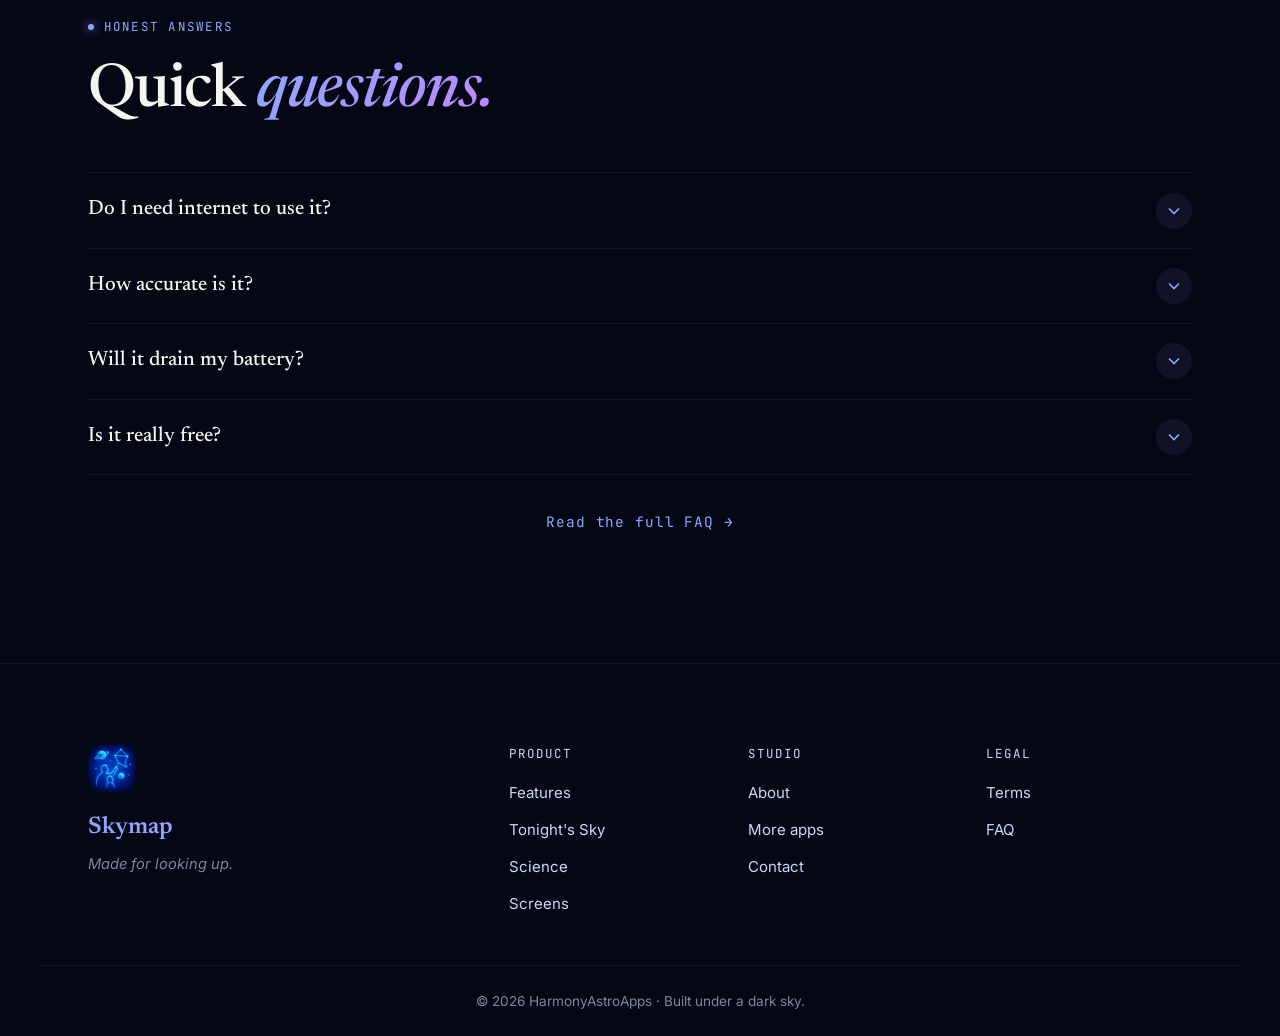
==== commit 19b92047: "Redesign site with cosmic immersive theme Rebuild the landing page and subpages around a "point, dis" ====
--- a/index.html
+++ b/index.html
@@ -2,9 +2,9 @@
 <html lang="en">
 <head>
     <meta charset="UTF-8">
-    <meta name="viewport" content="width=device-width, initial-scale=1.0">
-    <title>Skymap: AR Constellation Finder &amp; Night Sky Guide for iOS | HarmonyAstroApps</title>
-    <meta name="description" content="Skymap is an iOS AR astronomy app that identifies stars, planets, and constellations in real-time when you point your phone at the sky. Works offline. Perfect for stargazers, students, and curious minds.">
+    <meta name="viewport" content="width=device-width, initial-scale=1.0, viewport-fit=cover">
+    <title>Skymap — Point. Discover. Wonder. · AR Constellation Finder for iOS</title>
+    <meta name="description" content="Skymap turns your iPhone into a window on the universe. Point at the night sky and instantly identify stars, planets, and all 88 constellations in real-time AR. Works offline. Built for curious minds.">
     <meta name="keywords" content="skymap, constellation finder, ar astronomy app, stargazing app, night sky guide, planet tracker, star map ios, augmented reality astronomy, identify constellations, iphone astronomy, ipad astronomy, HarmonyAstroApps">
     <meta name="author" content="HarmonyAstroApps">
     <meta name="robots" content="index, follow, max-image-preview:large, max-snippet:-1, max-video-preview:-1">
@@ -13,33 +13,33 @@
     <!-- Open Graph -->
     <meta property="og:type" content="website">
     <meta property="og:site_name" content="Skymap">
-    <meta property="og:title" content="Skymap: AR Constellation Finder &amp; Night Sky Guide">
-    <meta property="og:description" content="Point your iPhone at the sky and instantly identify stars, planets, and constellations in AR. Works offline — your personal planetarium.">
+    <meta property="og:title" content="Skymap — Point. Discover. Wonder.">
+    <meta property="og:description" content="Point your iPhone at the sky. Identify stars, planets, and constellations in AR. Works offline.">
     <meta property="og:url" content="https://harmonyastroapps.github.io/SkymapApp/">
     <meta property="og:image" content="https://harmonyastroapps.github.io/SkymapApp/public/images/icons/app-icon.png">
-    <meta property="og:image:alt" content="Skymap - AR constellation finder app icon">
+    <meta property="og:image:alt" content="Skymap — AR constellation finder">
     <meta property="og:locale" content="en_US">
 
     <!-- Twitter -->
     <meta name="twitter:card" content="summary_large_image">
-    <meta name="twitter:title" content="Skymap: AR Constellation Finder &amp; Night Sky Guide">
-    <meta name="twitter:description" content="Point your phone at the sky, identify stars, planets, and constellations in AR.">
+    <meta name="twitter:title" content="Skymap — Point. Discover. Wonder.">
+    <meta name="twitter:description" content="AR constellations and planets on your iPhone. Works offline.">
     <meta name="twitter:image" content="https://harmonyastroapps.github.io/SkymapApp/public/images/icons/app-icon.png">
 
     <!-- Search engine verification -->
     <meta name="google-site-verification" content="REPLACE_WITH_GOOGLE_SEARCH_CONSOLE_TOKEN">
     <meta name="msvalidate.01" content="7791CFBB26CBCB8914508545EC81DA60">
-    <meta name="theme-color" content="#667eea">
+    <meta name="theme-color" content="#0a0e1a">
+    <meta name="color-scheme" content="dark">
 
     <link rel="icon" type="image/png" href="public/images/icons/app-icon.png">
     <link rel="apple-touch-icon" href="public/images/icons/app-icon.png">
     <link rel="stylesheet" href="src/styles/globals.css">
-    <link rel="stylesheet" href="https://cdnjs.cloudflare.com/ajax/libs/font-awesome/6.5.0/css/all.min.css">
     <link rel="preconnect" href="https://fonts.googleapis.com">
     <link rel="preconnect" href="https://fonts.gstatic.com" crossorigin>
-    <link href="https://fonts.googleapis.com/css2?family=Outfit:wght@300;400;500;600;700&family=Space+Mono:wght@400;700&display=swap" rel="stylesheet">
-
-    <!-- Structured data: MobileApplication -->
+    <link href="https://fonts.googleapis.com/css2?family=Newsreader:ital,opsz,wght@0,6..72,400;0,6..72,500;0,6..72,600;0,6..72,700;1,6..72,400;1,6..72,500&family=Inter:wght@300;400;500;600;700;800&family=JetBrains+Mono:wght@400;500;700&display=swap" rel="stylesheet">
+
+    <!-- Structured data -->
     <script type="application/ld+json">
     {
       "@context": "https://schema.org",
@@ -49,7 +49,7 @@
       "operatingSystem": "iOS",
       "applicationCategory": "EducationApplication",
       "applicationSubCategory": "Astronomy",
-      "description": "An AR astronomy app for iOS that identifies stars, planets, and constellations in real-time when you point your device at the sky. Covers 88 constellations and works offline.",
+      "description": "An AR astronomy app for iOS that identifies stars, planets, and constellations in real-time when you point your device at the sky. Covers all 88 IAU constellations and works offline.",
       "url": "https://harmonyastroapps.github.io/SkymapApp/",
       "image": "https://harmonyastroapps.github.io/SkymapApp/public/images/icons/app-icon.png",
       "featureList": [
@@ -60,483 +60,761 @@
         "Works fully offline once downloaded",
         "Designed for dark-sky low-light use"
       ],
-      "author": {
-        "@type": "Organization",
-        "name": "HarmonyAstroApps",
-        "url": "https://harmonyastroapps.github.io/",
-        "email": "harmonyastroapp@gmail.com"
-      },
-      "publisher": {
-        "@type": "Organization",
-        "name": "HarmonyAstroApps",
-        "url": "https://harmonyastroapps.github.io/"
-      },
-      "offers": {
-        "@type": "Offer",
-        "price": "0",
-        "priceCurrency": "USD",
-        "availability": "https://schema.org/InStock"
-      }
+      "author": { "@type": "Organization", "name": "HarmonyAstroApps", "url": "https://harmonyastroapps.github.io/", "email": "harmonyastroapp@gmail.com" },
+      "publisher": { "@type": "Organization", "name": "HarmonyAstroApps", "url": "https://harmonyastroapps.github.io/" },
+      "offers": { "@type": "Offer", "price": "0", "priceCurrency": "USD", "availability": "https://schema.org/InStock" }
     }
     </script>
-
-    <!-- Structured data: FAQPage -->
     <script type="application/ld+json">
     {
       "@context": "https://schema.org",
       "@type": "FAQPage",
       "mainEntity": [
-        {
-          "@type": "Question",
-          "name": "How does Skymap identify constellations?",
-          "acceptedAnswer": {
-            "@type": "Answer",
-            "text": "Skymap uses your device's GPS, compass, and gyroscope to calculate exactly where you are and which way you're pointing your phone. It then overlays the real-time sky map in AR, so when you point at a star cluster, it labels the constellation and its brightest stars."
-          }
-        },
-        {
-          "@type": "Question",
-          "name": "Does Skymap work offline?",
-          "acceptedAnswer": {
-            "@type": "Answer",
-            "text": "Yes. Once the star catalog is downloaded, Skymap works fully offline. You don't need internet, cellular, or WiFi to identify the night sky — useful when stargazing in remote areas."
-          }
-        },
-        {
-          "@type": "Question",
-          "name": "How many constellations does Skymap cover?",
-          "acceptedAnswer": {
-            "@type": "Answer",
-            "text": "All 88 officially recognized constellations from the International Astronomical Union (IAU), plus major asterisms like the Big Dipper and the Summer Triangle."
-          }
-        },
-        {
-          "@type": "Question",
-          "name": "Can Skymap show planets?",
-          "acceptedAnswer": {
-            "@type": "Answer",
-            "text": "Yes. Skymap tracks the Sun, Moon, and all eight planets (plus Pluto) and shows their real-time positions in the sky, including when they're below the horizon."
-          }
-        },
-        {
-          "@type": "Question",
-          "name": "Is Skymap good for beginners?",
-          "acceptedAnswer": {
-            "@type": "Answer",
-            "text": "Yes. Skymap is designed for people with zero astronomy background. Point your phone at the sky, and the app tells you what you're looking at — no knowledge of declination, right ascension, or star charts needed."
-          }
-        }
+        { "@type": "Question", "name": "How does Skymap identify constellations?", "acceptedAnswer": { "@type": "Answer", "text": "Skymap uses your device's GPS, compass, and gyroscope to know exactly where you are and which way you're pointing your phone. It overlays a real-time sky map in AR, labeling constellations and their brightest stars as you sweep across the sky." } },
+        { "@type": "Question", "name": "Does Skymap work offline?", "acceptedAnswer": { "@type": "Answer", "text": "Yes. Once the star catalog is downloaded, Skymap works fully offline. No internet, cellular, or Wi-Fi needed." } },
+        { "@type": "Question", "name": "How many constellations does Skymap cover?", "acceptedAnswer": { "@type": "Answer", "text": "All 88 officially recognized constellations from the International Astronomical Union, plus major asterisms like the Big Dipper and the Summer Triangle." } },
+        { "@type": "Question", "name": "Can Skymap show planets?", "acceptedAnswer": { "@type": "Answer", "text": "Yes. Skymap tracks the Sun, Moon, and all eight planets and shows their real-time positions, including when they're below the horizon." } },
+        { "@type": "Question", "name": "Is Skymap good for beginners?", "acceptedAnswer": { "@type": "Answer", "text": "Yes. Skymap is designed for anyone with zero astronomy background. Point your phone, and the app tells you what you're looking at — no charts, no jargon." } }
       ]
     }
     </script>
-
-    <!-- Structured data: Organization -->
     <script type="application/ld+json">
-    {
-      "@context": "https://schema.org",
-      "@type": "Organization",
-      "name": "HarmonyAstroApps",
-      "url": "https://harmonyastroapps.github.io/",
-      "email": "harmonyastroapp@gmail.com",
-      "sameAs": ["https://github.com/HarmonyAstroApps"]
-    }
-    </script>
-
-    <!-- Structured data: WebSite -->
-    <script type="application/ld+json">
-    {
-      "@context": "https://schema.org",
-      "@type": "WebSite",
-      "name": "Skymap",
-      "url": "https://harmonyastroapps.github.io/SkymapApp/",
-      "publisher": { "@type": "Organization", "name": "HarmonyAstroApps" }
-    }
+    { "@context": "https://schema.org", "@type": "Organization", "name": "HarmonyAstroApps", "url": "https://harmonyastroapps.github.io/", "email": "harmonyastroapp@gmail.com", "sameAs": ["https://github.com/HarmonyAstroApps"] }
     </script>
 </head>
 <body>
-    <!-- Stars background -->
-    <div class="stars-container">
-        <div class="stars"></div>
-        <div class="stars2"></div>
-        <div class="stars3"></div>
-    </div>
-
-    <!-- Navigation -->
-    <nav class="nav">
-        <div class="container nav-container">
-            <div class="logo">
-                <img src="public/images/icons/app-icon.png" alt="Skymap Icon" class="logo-icon">
-                <span class="logo-text">Skymap</span>
-            </div>
-            <div class="nav-links">
-                <a href="#features">Features</a>
-                <a href="#screenshots">Screenshots</a>
-                <a href="#download">Download</a>
-                <a href="#privacy">Privacy</a>
-                <a href="#contact">Contact</a>
-            </div>
-            <button class="mobile-menu-btn" aria-label="Toggle menu">
-                <i class="fas fa-bars"></i>
+    <!-- SVG filter for noise -->
+    <svg width="0" height="0" style="position:absolute" aria-hidden="true">
+        <filter id="cosmos-noise">
+            <feTurbulence type="fractalNoise" baseFrequency="0.9" numOctaves="2" stitchTiles="stitch"/>
+            <feColorMatrix values="0 0 0 0 0  0 0 0 0 0  0 0 0 0 0  0 0 0 0.45 0"/>
+        </filter>
+    </svg>
+
+    <!-- Cosmic noise overlay -->
+    <div class="grain-overlay" aria-hidden="true"></div>
+
+    <!-- Starfield canvas -->
+    <canvas class="starfield" aria-hidden="true"></canvas>
+
+    <!-- Scroll progress -->
+    <div class="scroll-progress" aria-hidden="true"></div>
+
+    <!-- Custom cursor -->
+    <div class="cursor-dot" aria-hidden="true"></div>
+    <div class="cursor-ring" aria-hidden="true"></div>
+
+    <!-- Header sentinel -->
+    <div class="header-sentinel" aria-hidden="true"></div>
+
+    <!-- Header -->
+    <header class="site-header" id="siteHeader">
+        <nav class="nav" aria-label="Primary">
+            <a href="#home" class="brand">
+                <img src="public/images/icons/app-icon.png" alt="" class="brand-logo">
+                <span class="brand-name">Skymap</span>
+            </a>
+            <ul class="nav-menu" role="list">
+                <li><a href="#features" class="nav-link">Features</a></li>
+                <li><a href="#tonight" class="nav-link">Tonight's Sky</a></li>
+                <li><a href="#science" class="nav-link">Science</a></li>
+                <li><a href="#screens" class="nav-link">Screens</a></li>
+                <li><a href="faq.html" class="nav-link">FAQ</a></li>
+            </ul>
+            <a href="#download" class="nav-cta" data-magnetic>
+                <span class="btn-label">Get the App</span>
+            </a>
+            <button class="nav-toggle" aria-expanded="false" aria-controls="drawer" aria-label="Open menu">
+                <span></span><span></span><span></span>
             </button>
-        </div>
+        </nav>
+    </header>
+
+    <!-- Drawer -->
+    <div class="drawer-scrim" aria-hidden="true"></div>
+    <nav id="drawer" class="drawer" aria-label="Mobile menu">
+        <a href="#features">Features</a>
+        <a href="#tonight">Tonight's Sky</a>
+        <a href="#science">Science</a>
+        <a href="#screens">Screens</a>
+        <a href="faq.html">FAQ</a>
+        <a href="about.html">About</a>
+        <a href="#download" class="drawer-cta">Get the App</a>
     </nav>
 
-    <!-- Mobile Menu -->
-    <div class="mobile-menu">
-        <a href="#features">Features</a>
-        <a href="#screenshots">Screenshots</a>
-        <a href="#download">Download</a>
-        <a href="#privacy">Privacy</a>
-        <a href="#contact">Contact</a>
-    </div>
-
-    <!-- Hero Section -->
-    <section class="hero">
-        <div class="hero-glow"></div>
-        <div class="container hero-content">
-            <div class="hero-badge">
-                <i class="fas fa-star"></i>
-                <span>Night Sky Guide</span>
-            </div>
-            <h1 class="hero-title">
-                <span class="gradient-text">Skymap</span>
-                <span class="subtitle">Constellation Finder</span>
-            </h1>
-            <p class="hero-description">
-                Point your device at the sky and unlock the secrets of the universe. 
-                Identify stars, planets, and constellations in real-time with stunning AR technology.
-            </p>
-            <div class="hero-buttons">
-                <a href="#download" class="btn btn-primary">
-                    <i class="fab fa-apple"></i>
-                    Download for iOS
-                </a>
-                <a href="#features" class="btn btn-secondary">
-                    <i class="fas fa-rocket"></i>
-                    Explore Features
-                </a>
-            </div>
+    <main>
+        <!-- HERO -->
+        <section id="home" class="hero">
+            <div class="hero-mesh" aria-hidden="true"></div>
+            <div class="hero-aurora" aria-hidden="true"></div>
+
+            <div class="hero-inner">
+                <div class="hero-text">
+                    <div class="hero-eyebrow">
+                        <span class="eyebrow-dot"></span>
+                        <span>The night sky · decoded</span>
+                    </div>
+
+                    <h1 class="hero-title">
+                        <span class="line">Point.</span>
+                        <span class="line">Discover.</span>
+                        <span class="line italic-accent">Wonder.</span>
+                    </h1>
+
+                    <p class="hero-tagline">
+                        Skymap turns your iPhone into a window on the universe.
+                        Point at the sky, and constellations, planets, and bright
+                        stars name themselves in real-time AR.
+                    </p>
+
+                    <div class="hero-cta">
+                        <a href="https://apps.apple.com/us/app/skymap-constellation-finder/id6741057101" class="btn btn--primary" data-magnetic>
+                            <svg viewBox="0 0 24 24" width="20" height="20" fill="currentColor" aria-hidden="true"><path d="M17.5 12.5c0-2.5 2-3.7 2.1-3.8-1.1-1.7-2.9-2-3.5-2-1.5-.2-2.9.9-3.6.9s-1.9-.9-3.1-.8c-1.6 0-3.1.9-3.9 2.4-1.7 2.9-.4 7.2 1.2 9.5.8 1.1 1.7 2.4 3 2.3 1.2-.1 1.7-.8 3.1-.8 1.5 0 1.9.8 3.1.8 1.3 0 2.1-1.1 2.9-2.3.9-1.3 1.3-2.6 1.3-2.6s-2.5-.9-2.6-3.6zM15.2 5.1c.7-.8 1.1-2 .9-3.1-1 0-2.2.7-2.9 1.5-.6.7-1.2 1.9-1 3 1.1.1 2.2-.5 3-1.4z"/></svg>
+                            <span class="btn-label">Download on the App Store</span>
+                        </a>
+                        <a href="#features" class="btn btn--ghost" data-magnetic>
+                            <span class="btn-label">Tour the universe</span>
+                            <svg viewBox="0 0 24 24" width="16" height="16" fill="none" stroke="currentColor" stroke-width="2" aria-hidden="true"><path d="M5 12h14M13 6l6 6-6 6"/></svg>
+                        </a>
+                    </div>
+
+                    <p class="hero-spec">
+                        <span>iOS 17+</span>
+                        <span class="dot-sep" aria-hidden="true">·</span>
+                        <span>Free to download</span>
+                        <span class="dot-sep" aria-hidden="true">·</span>
+                        <span>Works offline</span>
+                        <span class="dot-sep" aria-hidden="true">·</span>
+                        <span>No ads</span>
+                    </p>
+                </div>
+
+                <div class="hero-visual">
+                    <div class="orbital-system" aria-hidden="true">
+                        <div class="orbit orbit-1"></div>
+                        <div class="orbit orbit-2"></div>
+                        <div class="orbit orbit-3"></div>
+                        <span class="planet planet-1"></span>
+                        <span class="planet planet-2"></span>
+                        <span class="planet planet-3"></span>
+                    </div>
+                    <div class="phone-frame" data-parallax-y="0.18">
+                        <div class="phone-glow"></div>
+                        <img src="public/images/screenshots/0_APP_IPHONE_67_0.png" alt="Skymap app showing the night sky in AR" class="phone-screen">
+                        <div class="phone-tag phone-tag--top">
+                            <span class="phone-tag-key">Constellation</span>
+                            <span class="phone-tag-val">Orion</span>
+                        </div>
+                        <div class="phone-tag phone-tag--bottom">
+                            <span class="phone-tag-key">Bright star</span>
+                            <span class="phone-tag-val mono">Betelgeuse · α Ori</span>
+                        </div>
+                    </div>
+                </div>
+            </div>
+
             <div class="hero-stats">
                 <div class="stat">
-                    <span class="stat-value">9+</span>
-                    <span class="stat-label">Planets</span>
-                </div>
-                <div class="stat-divider"></div>
+                    <span class="stat-value"><span class="counter" data-target="88">0</span></span>
+                    <span class="stat-label">Constellations</span>
+                </div>
                 <div class="stat">
-                    <span class="stat-value">88</span>
-                    <span class="stat-label">Constellations</span>
-                </div>
-                <div class="stat-divider"></div>
+                    <span class="stat-value"><span class="counter" data-target="9">0</span></span>
+                    <span class="stat-label">Planets tracked</span>
+                </div>
                 <div class="stat">
-                    <span class="stat-value">AR</span>
+                    <span class="stat-value mono">AR</span>
                     <span class="stat-label">Real-time</span>
                 </div>
-            </div>
-        </div>
-        <div class="hero-visual">
-            <div class="phone-mockup">
-                <img src="public/images/screenshots/0_APP_IPHONE_67_0.png" alt="Skymap App Screenshot">
-            </div>
-            <div class="orbital-ring ring-1"></div>
-            <div class="orbital-ring ring-2"></div>
-            <div class="planet planet-1"></div>
-            <div class="planet planet-2"></div>
-            <div class="planet planet-3"></div>
-        </div>
-    </section>
-
-    <!-- Features Section -->
-    <section id="features" class="features">
-        <div class="container">
-            <div class="section-header">
-                <span class="section-tag">Features</span>
-                <h2>Your Personal Planetarium</h2>
-                <p>Everything you need to explore the night sky</p>
-            </div>
-            <div class="features-grid">
-                <div class="feature-card feature-card-large">
-                    <div class="feature-icon">
-                        <i class="fas fa-vr-cardboard"></i>
-                    </div>
-                    <h3>Real-time AR Tracking</h3>
-                    <p>Point your device at the sky and instantly identify planets, stars, and satellites with precision augmented reality.</p>
-                    <div class="feature-glow"></div>
-                </div>
-                <div class="feature-card">
-                    <div class="feature-icon">
-                        <i class="fas fa-globe"></i>
-                    </div>
-                    <h3>Live Sky Map</h3>
-                    <p>Locate Jupiter, Saturn, Mars, Venus, Mercury, Neptune, Uranus, and Pluto with scientific accuracy.</p>
-                </div>
-                <div class="feature-card">
-                    <div class="feature-icon">
-                        <i class="fas fa-compass"></i>
-                    </div>
-                    <h3>Astronomical Data</h3>
-                    <p>Get accurate altitude, azimuth, and orbital positions for all major celestial bodies.</p>
-                </div>
-                <div class="feature-card">
-                    <div class="feature-icon">
-                        <i class="fas fa-star"></i>
-                    </div>
-                    <h3>Constellation Explorer</h3>
-                    <p>Discover constellation stories, mythology, and learn about the Milky Way and deep-space objects.</p>
-                </div>
-                <div class="feature-card">
-                    <div class="feature-icon">
-                        <i class="fas fa-sun"></i>
-                    </div>
-                    <h3>Solar System Tracker</h3>
-                    <p>Track the Sun, Moon, asteroids, and exoplanets as they move through the sky in real-time.</p>
-                </div>
-                <div class="feature-card">
-                    <div class="feature-icon">
-                        <i class="fas fa-graduation-cap"></i>
-                    </div>
-                    <h3>Educational Content</h3>
-                    <p>Perfect for students, teachers, and amateur astronomers to learn about the universe.</p>
-                </div>
-            </div>
-        </div>
-    </section>
-
-    <!-- Screenshots Section -->
-    <section id="screenshots" class="screenshots">
-        <div class="container">
-            <div class="section-header">
-                <span class="section-tag">Screenshots</span>
-                <h2>See the Universe</h2>
-                <p>Beautiful interface designed for cosmic exploration</p>
-            </div>
-        </div>
-        <div class="screenshot-carousel">
-            <div class="screenshot-track">
-                <div class="screenshot-item">
-                    <img src="public/images/screenshots/0_APP_IPHONE_67_0.png" alt="Skymap Screenshot 1">
-                </div>
-                <div class="screenshot-item">
-                    <img src="public/images/screenshots/1_APP_IPHONE_67_1.png" alt="Skymap Screenshot 2">
-                </div>
-                <div class="screenshot-item">
-                    <img src="public/images/screenshots/2_APP_IPHONE_67_2.png" alt="Skymap Screenshot 3">
-                </div>
-                <div class="screenshot-item">
-                    <img src="public/images/screenshots/3_APP_IPHONE_67_3.png" alt="Skymap Screenshot 4">
-                </div>
-                <div class="screenshot-item">
-                    <img src="public/images/screenshots/4_APP_IPHONE_67_4.png" alt="Skymap Screenshot 5">
-                </div>
-                <div class="screenshot-item">
-                    <img src="public/images/screenshots/5_APP_IPHONE_67_5.png" alt="Skymap Screenshot 6">
-                </div>
-                <!-- Duplicate for seamless loop -->
-                <div class="screenshot-item">
-                    <img src="public/images/screenshots/0_APP_IPHONE_67_0.png" alt="Skymap Screenshot 1">
-                </div>
-                <div class="screenshot-item">
-                    <img src="public/images/screenshots/1_APP_IPHONE_67_1.png" alt="Skymap Screenshot 2">
-                </div>
-                <div class="screenshot-item">
-                    <img src="public/images/screenshots/2_APP_IPHONE_67_2.png" alt="Skymap Screenshot 3">
-                </div>
-                <div class="screenshot-item">
-                    <img src="public/images/screenshots/3_APP_IPHONE_67_3.png" alt="Skymap Screenshot 4">
-                </div>
-                <div class="screenshot-item">
-                    <img src="public/images/screenshots/4_APP_IPHONE_67_4.png" alt="Skymap Screenshot 5">
-                </div>
-                <div class="screenshot-item">
-                    <img src="public/images/screenshots/5_APP_IPHONE_67_5.png" alt="Skymap Screenshot 6">
-                </div>
-            </div>
-        </div>
-    </section>
-
-    <!-- Perfect For Section -->
-    <section class="perfect-for">
-        <div class="container">
-            <div class="section-header">
-                <span class="section-tag">Who It's For</span>
-                <h2>Perfect For Explorers</h2>
-                <p>Whether you're a beginner or expert, Skymap is your companion</p>
-            </div>
-            <div class="audience-grid">
-                <div class="audience-card">
-                    <div class="audience-icon">
-                        <i class="fas fa-telescope"></i>
-                    </div>
-                    <h3>Astronomy Enthusiasts</h3>
-                    <p>Discover celestial wonders and deepen your knowledge of the cosmos with detailed astronomical data.</p>
-                </div>
-                <div class="audience-card">
-                    <div class="audience-icon">
-                        <i class="fas fa-user-graduate"></i>
-                    </div>
-                    <h3>Students & Teachers</h3>
-                    <p>An engaging educational tool for learning about space science, planetary systems, and constellations.</p>
-                </div>
-                <div class="audience-card">
-                    <div class="audience-icon">
-                        <i class="fas fa-campground"></i>
-                    </div>
-                    <h3>Stargazers & Campers</h3>
-                    <p>Make your camping trips magical by identifying stars and planets during clear night skies.</p>
-                </div>
-                <div class="audience-card">
-                    <div class="audience-icon">
-                        <i class="fas fa-child"></i>
-                    </div>
-                    <h3>Curious Minds</h3>
-                    <p>For anyone who's ever looked up and wondered what's out there in the vast universe.</p>
-                </div>
-            </div>
-        </div>
-    </section>
-
-    <!-- Download Section -->
-    <section id="download" class="download">
-        <div class="download-glow"></div>
-        <div class="container">
-            <div class="download-content">
-                <div class="download-text">
-                    <span class="section-tag">Get Started</span>
-                    <h2>Start Your Astronomical Journey</h2>
-                    <p>Download Skymap now and unlock the mysteries of the night sky. Available for iOS devices.</p>
-                    <div class="download-features">
-                        <div class="download-feature">
-                            <i class="fas fa-check-circle"></i>
-                            <span>Free to download</span>
-                        </div>
-                        <div class="download-feature">
-                            <i class="fas fa-check-circle"></i>
-                            <span>No equipment needed</span>
-                        </div>
-                        <div class="download-feature">
-                            <i class="fas fa-check-circle"></i>
-                            <span>Works offline</span>
-                        </div>
-                    </div>
-                    <a href="https://apps.apple.com/us/app/skymap-constellation-finder/id6741057101" class="btn btn-primary btn-large">
-                        <i class="fab fa-apple"></i>
-                        Download on App Store
+                <div class="stat">
+                    <span class="stat-value mono">∞</span>
+                    <span class="stat-label">Offline forever</span>
+                </div>
+            </div>
+        </section>
+
+        <!-- KEY-STAT BAND (Webb-style) -->
+        <section class="key-stats">
+            <div class="container">
+                <div class="ks-grid">
+                    <div class="ks-cell reveal">
+                        <span class="ks-h">88</span>
+                        <span class="ks-l">IAU constellations</span>
+                        <span class="ks-d">Andromeda to Vulpecula. Every official one.</span>
+                    </div>
+                    <div class="ks-cell reveal">
+                        <span class="ks-h">9,000+</span>
+                        <span class="ks-l">Catalogued stars</span>
+                        <span class="ks-d">Down to magnitude 6 — what your naked eye can see.</span>
+                    </div>
+                    <div class="ks-cell reveal">
+                        <span class="ks-h">Real-time</span>
+                        <span class="ks-l">AR positioning</span>
+                        <span class="ks-d">GPS + compass + gyro. Accurate to the second.</span>
+                    </div>
+                    <div class="ks-cell reveal">
+                        <span class="ks-h">Offline</span>
+                        <span class="ks-l">Works anywhere</span>
+                        <span class="ks-d">Desert. Mountain. Cabin. No signal required.</span>
+                    </div>
+                </div>
+            </div>
+        </section>
+
+        <!-- BENTO FEATURES -->
+        <section id="features" class="features">
+            <div class="container">
+                <p class="section-eyebrow"><span class="eyebrow-dot"></span>What Skymap does</p>
+                <h2 class="section-title">
+                    A planetarium <em class="italic-accent">in your pocket.</em>
+                </h2>
+                <p class="section-lede">
+                    Everything you need to know the night sky — without owning a telescope,
+                    a star chart, or a single equation.
+                </p>
+
+                <div class="bento">
+                    <article class="bento-item bento-large reveal" data-tilt>
+                        <div class="tilt-inner">
+                            <div class="bento-icon">
+                                <svg viewBox="0 0 24 24" width="28" height="28" fill="none" stroke="currentColor" stroke-width="1.5">
+                                    <circle cx="12" cy="12" r="3"/>
+                                    <path d="M12 1v6m0 10v6m11-11h-6M7 12H1m15.5-7.5L18 6M6 18l1.5-1.5m9 0L18 18M7.5 7.5L6 6"/>
+                                </svg>
+                            </div>
+                            <h3 class="bento-h">Real-time AR sky</h3>
+                            <p class="bento-p">
+                                Point at the night sky. Constellation lines, planet labels, and
+                                star names appear over what's actually there — no calibration,
+                                no setup, no charts.
+                            </p>
+                            <div class="bento-tagline">
+                                <span class="tag-key">RA</span>
+                                <span class="tag-val mono">05h 35m 17.3s</span>
+                                <span class="tag-sep">·</span>
+                                <span class="tag-key">Dec</span>
+                                <span class="tag-val mono">−05° 23' 28"</span>
+                            </div>
+                        </div>
+                    </article>
+
+                    <article class="bento-item bento-wide reveal" data-tilt>
+                        <div class="tilt-inner">
+                            <div class="bento-icon">
+                                <svg viewBox="0 0 24 24" width="24" height="24" fill="none" stroke="currentColor" stroke-width="1.5">
+                                    <circle cx="12" cy="12" r="9"/>
+                                    <path d="M3 12h18M12 3v18M5.6 5.6l12.8 12.8M5.6 18.4L18.4 5.6"/>
+                                </svg>
+                            </div>
+                            <h3 class="bento-h">Tonight's sky widget</h3>
+                            <p class="bento-p">
+                                See where every visible planet sits in the sky right now — from
+                                your exact location.
+                            </p>
+                        </div>
+                    </article>
+
+                    <article class="bento-item reveal" data-tilt>
+                        <div class="tilt-inner">
+                            <div class="bento-icon">
+                                <svg viewBox="0 0 24 24" width="24" height="24" fill="none" stroke="currentColor" stroke-width="1.5">
+                                    <path d="M12 2l2.4 7.2H22l-6 4.4 2.3 7.2L12 16.4 5.7 20.8 8 13.6 2 9.2h7.6L12 2z"/>
+                                </svg>
+                            </div>
+                            <h3 class="bento-h">88 constellations</h3>
+                            <p class="bento-p">
+                                Every IAU constellation with classical line patterns, mythological
+                                origin, and the brightest star in each.
+                            </p>
+                        </div>
+                    </article>
+
+                    <article class="bento-item reveal" data-tilt>
+                        <div class="tilt-inner">
+                            <div class="bento-icon">
+                                <svg viewBox="0 0 24 24" width="24" height="24" fill="none" stroke="currentColor" stroke-width="1.5">
+                                    <circle cx="12" cy="12" r="9"/>
+                                    <path d="M12 7v5l3 3"/>
+                                </svg>
+                            </div>
+                            <h3 class="bento-h">Time travel</h3>
+                            <p class="bento-p">
+                                Fast-forward or rewind. See where Mars will be tomorrow, or
+                                where Polaris stood 10,000 years ago.
+                            </p>
+                        </div>
+                    </article>
+
+                    <article class="bento-item bento-wide reveal" data-tilt>
+                        <div class="tilt-inner">
+                            <div class="bento-icon">
+                                <svg viewBox="0 0 24 24" width="24" height="24" fill="none" stroke="currentColor" stroke-width="1.5">
+                                    <path d="M4 19.5A2.5 2.5 0 0 1 6.5 17H20"/>
+                                    <path d="M6.5 2H20v20H6.5A2.5 2.5 0 0 1 4 19.5v-15A2.5 2.5 0 0 1 6.5 2z"/>
+                                </svg>
+                            </div>
+                            <h3 class="bento-h">Mythology + science</h3>
+                            <p class="bento-p">
+                                Each constellation tells two stories: the Greek myth that named it
+                                and the modern physics that lights it. Read either, or both.
+                            </p>
+                        </div>
+                    </article>
+
+                    <article class="bento-item bento-tall reveal" data-tilt>
+                        <div class="tilt-inner">
+                            <div class="bento-icon bento-icon--warm">
+                                <svg viewBox="0 0 24 24" width="24" height="24" fill="none" stroke="currentColor" stroke-width="1.5">
+                                    <path d="M21 12.79A9 9 0 1 1 11.21 3A7 7 0 0 0 21 12.79z"/>
+                                </svg>
+                            </div>
+                            <h3 class="bento-h">Offline forever</h3>
+                            <p class="bento-p">
+                                After download, Skymap works without a signal. Desert sky,
+                                mountain cabin, transatlantic flight — it's all yours.
+                            </p>
+                            <ul class="bento-list">
+                                <li><span class="li-check">✓</span>No login</li>
+                                <li><span class="li-check">✓</span>No subscription</li>
+                                <li><span class="li-check">✓</span>No tracking</li>
+                                <li><span class="li-check">✓</span>No ads</li>
+                            </ul>
+                        </div>
+                    </article>
+                </div>
+            </div>
+        </section>
+
+        <!-- CONSTELLATION DRAW (SVG connect the dots) -->
+        <section id="tonight" class="constellation-band">
+            <div class="container constellation-grid">
+                <div class="constellation-text reveal">
+                    <p class="section-eyebrow"><span class="eyebrow-dot"></span>The Drawing.</p>
+                    <h2 class="band-title">
+                        Lines you've seen<br>
+                        <em class="italic-accent">for 50,000 years.</em>
+                    </h2>
+                    <p class="band-lede">
+                        Humans have been connecting these dots since before language. Skymap shows
+                        you the exact pattern that Sumerian astronomers, Polynesian navigators,
+                        and Greek poets all saw in the same sky.
+                    </p>
+                    <ul class="band-list">
+                        <li><span class="band-num">α</span><span><b>Betelgeuse.</b> Red supergiant, 642 light-years.</span></li>
+                        <li><span class="band-num">β</span><span><b>Rigel.</b> Blue supergiant, 860 light-years.</span></li>
+                        <li><span class="band-num">δ</span><span><b>Mintaka.</b> Orion's belt — the navigator's star.</span></li>
+                    </ul>
+                </div>
+
+                <div class="constellation-visual">
+                    <svg viewBox="0 0 400 500" class="constellation-svg reveal" aria-label="Constellation of Orion">
+                        <!-- Background dim stars -->
+                        <circle cx="55" cy="120" r="0.7" fill="rgba(255,255,255,0.5)"/>
+                        <circle cx="120" cy="60" r="0.8" fill="rgba(255,255,255,0.4)"/>
+                        <circle cx="260" cy="80" r="0.6" fill="rgba(255,255,255,0.5)"/>
+                        <circle cx="340" cy="180" r="0.9" fill="rgba(255,255,255,0.4)"/>
+                        <circle cx="80" cy="350" r="0.6" fill="rgba(255,255,255,0.4)"/>
+                        <circle cx="370" cy="320" r="0.7" fill="rgba(255,255,255,0.5)"/>
+                        <circle cx="200" cy="440" r="0.8" fill="rgba(255,255,255,0.4)"/>
+                        <circle cx="40" cy="250" r="0.5" fill="rgba(255,255,255,0.4)"/>
+                        <circle cx="380" cy="250" r="0.5" fill="rgba(255,255,255,0.4)"/>
+                        <circle cx="160" cy="270" r="0.7" fill="rgba(255,255,255,0.4)"/>
+
+                        <!-- Orion main stars -->
+                        <!-- Betelgeuse (top-left shoulder) -->
+                        <g class="star star--warm">
+                            <circle cx="115" cy="160" r="11" fill="rgba(255, 184, 107, 0.15)"/>
+                            <circle cx="115" cy="160" r="5.5" fill="#ffb86b"/>
+                            <text x="135" y="160" class="star-label">Betelgeuse</text>
+                        </g>
+                        <!-- Bellatrix (top-right shoulder) -->
+                        <g class="star">
+                            <circle cx="295" cy="180" r="9" fill="rgba(138, 170, 255, 0.12)"/>
+                            <circle cx="295" cy="180" r="4.5" fill="#dbe5ff"/>
+                            <text x="310" y="180" class="star-label">Bellatrix</text>
+                        </g>
+                        <!-- Belt: Alnitak, Alnilam, Mintaka -->
+                        <g class="star">
+                            <circle cx="160" cy="270" r="3.5" fill="#dbe5ff"/>
+                        </g>
+                        <g class="star">
+                            <circle cx="205" cy="265" r="4" fill="#ffffff"/>
+                            <text x="200" y="245" class="star-label belt-label">Belt</text>
+                        </g>
+                        <g class="star">
+                            <circle cx="250" cy="260" r="3.5" fill="#dbe5ff"/>
+                        </g>
+                        <!-- Saiph (bottom-right knee) -->
+                        <g class="star">
+                            <circle cx="280" cy="380" r="9" fill="rgba(138, 170, 255, 0.12)"/>
+                            <circle cx="280" cy="380" r="4.5" fill="#dbe5ff"/>
+                            <text x="295" y="385" class="star-label">Saiph</text>
+                        </g>
+                        <!-- Rigel (bottom-left knee) -->
+                        <g class="star">
+                            <circle cx="125" cy="395" r="11" fill="rgba(138, 170, 255, 0.18)"/>
+                            <circle cx="125" cy="395" r="5.5" fill="#cfdbff"/>
+                            <text x="55" y="395" class="star-label" text-anchor="end">Rigel</text>
+                        </g>
+
+                        <!-- Connecting lines (animated) -->
+                        <polyline
+                            points="115,160 160,270 205,265 250,260 295,180 115,160"
+                            fill="none"
+                            stroke="url(#aurora-stroke)"
+                            stroke-width="1.5"
+                            stroke-linecap="round"
+                            stroke-linejoin="round"
+                            stroke-dasharray="700"
+                            stroke-dashoffset="700"
+                            class="constellation-line line-shoulders"
+                        />
+                        <polyline
+                            points="160,270 125,395"
+                            fill="none"
+                            stroke="url(#aurora-stroke)"
+                            stroke-width="1.5"
+                            stroke-linecap="round"
+                            stroke-dasharray="250"
+                            stroke-dashoffset="250"
+                            class="constellation-line line-left-leg"
+                        />
+                        <polyline
+                            points="250,260 280,380"
+                            fill="none"
+                            stroke="url(#aurora-stroke)"
+                            stroke-width="1.5"
+                            stroke-linecap="round"
+                            stroke-dasharray="250"
+                            stroke-dashoffset="250"
+                            class="constellation-line line-right-leg"
+                        />
+
+                        <defs>
+                            <linearGradient id="aurora-stroke" x1="0%" y1="0%" x2="100%" y2="100%">
+                                <stop offset="0%" stop-color="#8aaaff"/>
+                                <stop offset="50%" stop-color="#c485ff"/>
+                                <stop offset="100%" stop-color="#ffb86b"/>
+                            </linearGradient>
+                        </defs>
+                    </svg>
+                    <p class="constellation-caption">Orion · As seen tonight at 21:00 from the Northern Hemisphere</p>
+                </div>
+            </div>
+        </section>
+
+        <!-- TONIGHT'S SKY widget -->
+        <section class="tonight-widget">
+            <div class="container">
+                <p class="section-eyebrow"><span class="eyebrow-dot"></span>Tonight</p>
+                <h2 class="section-title">Where the <em class="italic-accent">planets</em> are.</h2>
+
+                <div class="tonight-grid">
+                    <div class="planet-row reveal" data-planet="venus">
+                        <span class="pl-icon" style="--c: #ffd07a"></span>
+                        <span class="pl-name">Venus</span>
+                        <span class="pl-state mono"><span class="state-dot state-dot--up"></span>Visible</span>
+                        <span class="pl-coord mono">Alt 32° · Az 245°</span>
+                        <span class="pl-time mono">Sets 21:42</span>
+                    </div>
+                    <div class="planet-row reveal" data-planet="mars">
+                        <span class="pl-icon" style="--c: #ff7a4d"></span>
+                        <span class="pl-name">Mars</span>
+                        <span class="pl-state mono"><span class="state-dot state-dot--up"></span>Visible</span>
+                        <span class="pl-coord mono">Alt 58° · Az 178°</span>
+                        <span class="pl-time mono">Sets 03:18</span>
+                    </div>
+                    <div class="planet-row reveal" data-planet="jupiter">
+                        <span class="pl-icon" style="--c: #e8d4a2"></span>
+                        <span class="pl-name">Jupiter</span>
+                        <span class="pl-state mono"><span class="state-dot state-dot--up"></span>Visible</span>
+                        <span class="pl-coord mono">Alt 41° · Az 102°</span>
+                        <span class="pl-time mono">Sets 02:54</span>
+                    </div>
+                    <div class="planet-row reveal" data-planet="saturn">
+                        <span class="pl-icon" style="--c: #d4b87f"></span>
+                        <span class="pl-name">Saturn</span>
+                        <span class="pl-state mono"><span class="state-dot state-dot--down"></span>Below horizon</span>
+                        <span class="pl-coord mono">Rises 04:12</span>
+                        <span class="pl-time mono">Wait</span>
+                    </div>
+                    <div class="planet-row reveal" data-planet="mercury">
+                        <span class="pl-icon" style="--c: #b9b9b9"></span>
+                        <span class="pl-name">Mercury</span>
+                        <span class="pl-state mono"><span class="state-dot state-dot--down"></span>Below horizon</span>
+                        <span class="pl-coord mono">Sun glare</span>
+                        <span class="pl-time mono">Dawn only</span>
+                    </div>
+                </div>
+
+                <p class="tonight-foot mono">* Demo values · Skymap uses your real position and time</p>
+            </div>
+        </section>
+
+        <!-- SCIENCE EDITORIAL BAND -->
+        <section id="science" class="science">
+            <div class="container science-grid">
+                <div class="science-text reveal">
+                    <p class="section-eyebrow"><span class="eyebrow-dot"></span>The Science.</p>
+                    <h2 class="science-title">
+                        What you're <em class="italic-accent">actually</em> looking at.
+                    </h2>
+                    <p class="science-lede">
+                        Every photon that hits your eye from a star left it before
+                        you were born. Light from Polaris began its trip when Henry VIII was
+                        crowned. Light from Andromeda was sent before <i>Homo sapiens</i> existed.
+                    </p>
+                    <p class="science-lede">
+                        Skymap doesn't show you the sky. It shows you a 4D snapshot of the
+                        sky — space and time, intertwined, on a screen the size of your palm.
+                        We think that's worth pointing at.
+                    </p>
+                    <p class="science-byline">— from the field notes, HarmonyAstroApps</p>
+                </div>
+
+                <aside class="science-art">
+                    <div class="distance-diagram reveal">
+                        <p class="diagram-title">Light, on its way to you.</p>
+                        <div class="distance-row">
+                            <span class="d-name">Sun</span>
+                            <div class="d-bar"><div class="d-fill" style="--w: 4%"></div></div>
+                            <span class="d-val mono">8.3 min</span>
+                        </div>
+                        <div class="distance-row">
+                            <span class="d-name">Sirius</span>
+                            <div class="d-bar"><div class="d-fill" style="--w: 18%"></div></div>
+                            <span class="d-val mono">8.6 yrs</span>
+                        </div>
+                        <div class="distance-row">
+                            <span class="d-name">Polaris</span>
+                            <div class="d-bar"><div class="d-fill" style="--w: 40%"></div></div>
+                            <span class="d-val mono">433 yrs</span>
+                        </div>
+                        <div class="distance-row">
+                            <span class="d-name">Betelgeuse</span>
+                            <div class="d-bar"><div class="d-fill" style="--w: 56%"></div></div>
+                            <span class="d-val mono">642 yrs</span>
+                        </div>
+                        <div class="distance-row">
+                            <span class="d-name">Andromeda</span>
+                            <div class="d-bar"><div class="d-fill" style="--w: 100%"></div></div>
+                            <span class="d-val mono">2.5M yrs</span>
+                        </div>
+                    </div>
+                </aside>
+            </div>
+        </section>
+
+        <!-- SCREENSHOTS FILMSTRIP -->
+        <section id="screens" class="screens">
+            <div class="container">
+                <p class="section-eyebrow"><span class="eyebrow-dot"></span>Inside the app</p>
+                <h2 class="section-title">Sights from the <em class="italic-accent">sky.</em></h2>
+                <p class="section-lede">A look at Skymap on iPhone — exactly as you'll use it.</p>
+            </div>
+
+            <div class="filmstrip" role="region" aria-label="App screenshots">
+                <div class="film-cell">
+                    <img src="public/images/screenshots/0_APP_IPHONE_67_0.png" alt="Skymap AR view of Orion">
+                    <span class="film-cap"><span class="film-cap-num">01</span><span>AR sky overlay</span></span>
+                </div>
+                <div class="film-cell">
+                    <img src="public/images/screenshots/1_APP_IPHONE_67_1.png" alt="Constellation detail">
+                    <span class="film-cap"><span class="film-cap-num">02</span><span>Constellation detail</span></span>
+                </div>
+                <div class="film-cell">
+                    <img src="public/images/screenshots/2_APP_IPHONE_67_2.png" alt="Planet tracker">
+                    <span class="film-cap"><span class="film-cap-num">03</span><span>Planet positions</span></span>
+                </div>
+                <div class="film-cell">
+                    <img src="public/images/screenshots/3_APP_IPHONE_67_3.png" alt="Star catalog">
+                    <span class="film-cap"><span class="film-cap-num">04</span><span>Star catalog</span></span>
+                </div>
+                <div class="film-cell">
+                    <img src="public/images/screenshots/4_APP_IPHONE_67_4.png" alt="Time travel">
+                    <span class="film-cap"><span class="film-cap-num">05</span><span>Time travel</span></span>
+                </div>
+                <div class="film-cell">
+                    <img src="public/images/screenshots/5_APP_IPHONE_67_5.png" alt="Settings">
+                    <span class="film-cap"><span class="film-cap-num">06</span><span>Settings</span></span>
+                </div>
+            </div>
+            <div class="container filmstrip-hint">
+                <span class="hint">← Drag the reel · Or scroll the strip →</span>
+            </div>
+        </section>
+
+        <!-- AUDIENCE / PERFECT FOR -->
+        <section class="audience">
+            <div class="container">
+                <p class="section-eyebrow"><span class="eyebrow-dot"></span>Who it's for</p>
+                <h2 class="section-title">Made for <em class="italic-accent">looking up.</em></h2>
+
+                <div class="audience-grid">
+                    <article class="aud-card reveal">
+                        <div class="aud-icon">
+                            <svg viewBox="0 0 24 24" width="24" height="24" fill="none" stroke="currentColor" stroke-width="1.5"><circle cx="12" cy="12" r="3"/><path d="M3.5 12s3-7 8.5-7 8.5 7 8.5 7-3 7-8.5 7-8.5-7-8.5-7z"/></svg>
+                        </div>
+                        <h3>Curious looker-uppers</h3>
+                        <p>For anyone who's ever asked "what's that bright one?" and wanted a real answer.</p>
+                    </article>
+
+                    <article class="aud-card reveal">
+                        <div class="aud-icon">
+                            <svg viewBox="0 0 24 24" width="24" height="24" fill="none" stroke="currentColor" stroke-width="1.5"><path d="M22 10l-10-7-10 7v9a2 2 0 0 0 2 2h16a2 2 0 0 0 2-2v-9z"/></svg>
+                        </div>
+                        <h3>Students & teachers</h3>
+                        <p>Bring astronomy off the textbook. Walk outside, point, learn.</p>
+                    </article>
+
+                    <article class="aud-card reveal">
+                        <div class="aud-icon">
+                            <svg viewBox="0 0 24 24" width="24" height="24" fill="none" stroke="currentColor" stroke-width="1.5"><path d="M3 21l9-18 9 18M3 21h18M9 17h6"/></svg>
+                        </div>
+                        <h3>Campers & hikers</h3>
+                        <p>Dark-sky aware. Big tap targets. Red-mode UI to protect night vision.</p>
+                    </article>
+
+                    <article class="aud-card reveal">
+                        <div class="aud-icon">
+                            <svg viewBox="0 0 24 24" width="24" height="24" fill="none" stroke="currentColor" stroke-width="1.5"><circle cx="12" cy="12" r="10"/><circle cx="12" cy="12" r="6"/><circle cx="12" cy="12" r="2"/></svg>
+                        </div>
+                        <h3>Amateur astronomers</h3>
+                        <p>Sky coordinates, magnitudes, rise/set times. Spotting before the telescope.</p>
+                    </article>
+                </div>
+            </div>
+        </section>
+
+        <!-- DOWNLOAD -->
+        <section id="download" class="download">
+            <div class="download-mesh" aria-hidden="true"></div>
+
+            <div class="container download-inner reveal">
+                <p class="section-eyebrow"><span class="eyebrow-dot"></span>Get the App</p>
+                <h2 class="download-title">
+                    Step <em class="italic-accent">outside.</em>
+                </h2>
+                <p class="download-lede">
+                    Free on the App Store. iOS 17+. The night sky is open.
+                </p>
+
+                <div class="hero-cta hero-cta--center">
+                    <a href="https://apps.apple.com/us/app/skymap-constellation-finder/id6741057101" class="btn btn--primary btn--large" data-magnetic>
+                        <svg viewBox="0 0 24 24" width="22" height="22" fill="currentColor" aria-hidden="true"><path d="M17.5 12.5c0-2.5 2-3.7 2.1-3.8-1.1-1.7-2.9-2-3.5-2-1.5-.2-2.9.9-3.6.9s-1.9-.9-3.1-.8c-1.6 0-3.1.9-3.9 2.4-1.7 2.9-.4 7.2 1.2 9.5.8 1.1 1.7 2.4 3 2.3 1.2-.1 1.7-.8 3.1-.8 1.5 0 1.9.8 3.1.8 1.3 0 2.1-1.1 2.9-2.3.9-1.3 1.3-2.6 1.3-2.6s-2.5-.9-2.6-3.6zM15.2 5.1c.7-.8 1.1-2 .9-3.1-1 0-2.2.7-2.9 1.5-.6.7-1.2 1.9-1 3 1.1.1 2.2-.5 3-1.4z"/></svg>
+                        <span class="btn-label">Download on the App Store</span>
                     </a>
-                </div>
-                <div class="download-visual">
-                    <div class="app-icon-large">
-                        <img src="public/images/icons/app-icon.png" alt="Skymap App Icon">
-                    </div>
-                    <div class="app-info">
-                        <h3>Skymap</h3>
-                        <p>Constellation Finder</p>
-                        <div class="app-rating">
-                            <i class="fas fa-star"></i>
-                            <i class="fas fa-star"></i>
-                            <i class="fas fa-star"></i>
-                            <i class="fas fa-star"></i>
-                            <i class="fas fa-star-half-alt"></i>
-                        </div>
-                    </div>
-                </div>
-            </div>
-        </div>
-    </section>
-
-    <!-- Privacy Section -->
-    <section id="privacy" class="privacy">
-        <div class="container">
-            <div class="section-header">
-                <span class="section-tag">Privacy</span>
-                <h2>Your Privacy Matters</h2>
-                <p>We respect your data and privacy</p>
-            </div>
-            <div class="privacy-content">
-                <div class="privacy-card">
-                    <div class="privacy-icon">
-                        <i class="fas fa-shield-alt"></i>
-                    </div>
-                    <h3>Data Collection</h3>
-                    <p>We collect minimal data necessary for app functionality:</p>
-                    <ul>
-                        <li><i class="fas fa-location-dot"></i> Location data (only when using the app)</li>
-                        <li><i class="fas fa-compass"></i> Device orientation for AR features</li>
-                        <li><i class="fas fa-camera"></i> Camera access (only when using AR)</li>
-                    </ul>
-                </div>
-                <div class="privacy-card">
-                    <div class="privacy-icon">
-                        <i class="fas fa-lock"></i>
-                    </div>
-                    <h3>Data Protection</h3>
-                    <p>Your data is used solely for providing AR features and improving app functionality. We never sell your personal information to third parties. We implement industry-standard security measures to protect your data.</p>
-                </div>
-                <div class="privacy-card">
-                    <div class="privacy-icon">
-                        <i class="fas fa-user-shield"></i>
-                    </div>
-                    <h3>Your Rights</h3>
-                    <ul>
-                        <li><i class="fas fa-check"></i> Access your data</li>
-                        <li><i class="fas fa-check"></i> Request data deletion</li>
-                        <li><i class="fas fa-check"></i> Opt out of data collection</li>
-                    </ul>
-                </div>
-            </div>
-        </div>
-    </section>
-
-    <!-- Contact Section -->
-    <section id="contact" class="contact">
-        <div class="container">
-            <div class="section-header">
-                <span class="section-tag">Support</span>
-                <h2>Get in Touch</h2>
-                <p>Have questions or feedback? We'd love to hear from you!</p>
-            </div>
-            <div class="contact-methods">
-                <a href="mailto:harmonyastroapp@gmail.com" class="contact-card">
-                    <div class="contact-icon">
-                        <i class="fas fa-envelope"></i>
-                    </div>
-                    <h3>Email Us</h3>
-                    <p>harmonyastroapp@gmail.com</p>
-                </a>
-                <a href="https://twitter.com/harmonyastro" class="contact-card" target="_blank" rel="noopener">
-                    <div class="contact-icon">
-                        <i class="fab fa-twitter"></i>
-                    </div>
-                    <h3>Follow Us</h3>
-                    <p>@harmonyastro</p>
-                </a>
-            </div>
-        </div>
-    </section>
+                    <a href="#features" class="btn btn--ghost" data-magnetic>
+                        <span class="btn-label">See features again</span>
+                    </a>
+                </div>
+
+                <div class="download-meta">
+                    <div class="dm-row"><span class="dm-key">App Size</span><span class="dm-val mono">~80 MB</span></div>
+                    <div class="dm-row"><span class="dm-key">Compatibility</span><span class="dm-val mono">iOS 17+, iPadOS 17+</span></div>
+                    <div class="dm-row"><span class="dm-key">Languages</span><span class="dm-val mono">English · Japanese · more soon</span></div>
+                    <div class="dm-row"><span class="dm-key">Price</span><span class="dm-val mono">Free, no ads</span></div>
+                </div>
+            </div>
+        </section>
+
+        <!-- FAQ teaser -->
+        <section class="faq-teaser">
+            <div class="container">
+                <p class="section-eyebrow"><span class="eyebrow-dot"></span>Honest Answers</p>
+                <h2 class="section-title">Quick <em class="italic-accent">questions.</em></h2>
+
+                <details class="faq-item">
+                    <summary>
+                        <span>Do I need internet to use it?</span>
+                        <span class="faq-icon" aria-hidden="true"><svg viewBox="0 0 24 24" width="20" height="20" fill="none" stroke="currentColor" stroke-width="2"><path d="M6 9l6 6 6-6"/></svg></span>
+                    </summary>
+                    <p>
+                        No. After the initial download, Skymap works fully offline. Your GPS and
+                        device sensors do all the heavy lifting locally. Perfect for camping,
+                        flights, or any place without signal.
+                    </p>
+                </details>
+
+                <details class="faq-item">
+                    <summary>
+                        <span>How accurate is it?</span>
+                        <span class="faq-icon" aria-hidden="true"><svg viewBox="0 0 24 24" width="20" height="20" fill="none" stroke="currentColor" stroke-width="2"><path d="M6 9l6 6 6-6"/></svg></span>
+                    </summary>
+                    <p>
+                        Skymap uses your iPhone's GPS, compass, and gyroscope plus a precomputed
+                        ephemeris of planet and star positions. Position accuracy is within ±1° on
+                        a calibrated iPhone — well within naked-eye precision.
+                    </p>
+                </details>
+
+                <details class="faq-item">
+                    <summary>
+                        <span>Will it drain my battery?</span>
+                        <span class="faq-icon" aria-hidden="true"><svg viewBox="0 0 24 24" width="20" height="20" fill="none" stroke="currentColor" stroke-width="2"><path d="M6 9l6 6 6-6"/></svg></span>
+                    </summary>
+                    <p>
+                        Sky mode uses the camera and sensors, so battery use is moderate.
+                        We include a "list mode" without AR for quick lookups that's near-zero impact.
+                    </p>
+                </details>
+
+                <details class="faq-item">
+                    <summary>
+                        <span>Is it really free?</span>
+                        <span class="faq-icon" aria-hidden="true"><svg viewBox="0 0 24 24" width="20" height="20" fill="none" stroke="currentColor" stroke-width="2"><path d="M6 9l6 6 6-6"/></svg></span>
+                    </summary>
+                    <p>
+                        Yes. The full app is free with no ads. We don't sell data and there's no
+                        subscription. If you love it, leaving a review is the only "thank you" we ask for.
+                    </p>
+                </details>
+
+                <p class="faq-more"><a href="faq.html">Read the full FAQ →</a></p>
+            </div>
+        </section>
+    </main>
 
     <!-- Footer -->
     <footer class="footer">
-        <div class="container">
-            <div class="footer-content">
-                <div class="footer-brand">
-                    <img src="public/images/icons/app-icon.png" alt="Skymap" class="footer-logo">
-                    <span>Skymap</span>
-                </div>
-                <div class="footer-links">
-                    <a href="#features">Features</a>
-                    <a href="#screenshots">Screenshots</a>
-                    <a href="#privacy">Privacy</a>
-                    <a href="#contact">Contact</a>
-                </div>
-                <div class="footer-legal">
-                    <a href="https://www.apple.com/legal/internet-services/itunes/dev/stdeula/" target="_blank" rel="noopener">Terms of Use</a>
-                    <span class="divider">•</span>
-                    <a href="#privacy">Privacy Policy</a>
-                </div>
-                <p class="copyright">&copy; 2025 Skymap. All rights reserved.</p>
-            </div>
+        <div class="container footer-inner">
+            <div class="footer-brand">
+                <img src="public/images/icons/app-icon.png" alt="" class="footer-logo">
+                <span class="footer-title">Skymap</span>
+                <p class="footer-tag">Made for looking up.</p>
+            </div>
+            <div class="footer-cols">
+                <div class="footer-col">
+                    <p class="footer-h">Product</p>
+                    <ul>
+                        <li><a href="#features">Features</a></li>
+                        <li><a href="#tonight">Tonight's Sky</a></li>
+                        <li><a href="#science">Science</a></li>
+                        <li><a href="#screens">Screens</a></li>
+                    </ul>
+                </div>
+                <div class="footer-col">
+                    <p class="footer-h">Studio</p>
+                    <ul>
+                        <li><a href="about.html">About</a></li>
+                        <li><a href="https://harmonyastroapps.github.io/">More apps</a></li>
+                        <li><a href="mailto:harmonyastroapp@gmail.com">Contact</a></li>
+                    </ul>
+                </div>
+                <div class="footer-col">
+                    <p class="footer-h">Legal</p>
+                    <ul>
+                        <li><a href="https://www.apple.com/legal/internet-services/itunes/dev/stdeula/">Terms</a></li>
+                        <li><a href="faq.html">FAQ</a></li>
+                    </ul>
+                </div>
+            </div>
+        </div>
+        <div class="container footer-base">
+            <p>© <span id="year">2026</span> HarmonyAstroApps · Built under a dark sky.</p>
         </div>
     </footer>
 
     <script src="src/scripts/main.js"></script>
 </body>
 </html>
-
--- a/src/styles/globals.css
+++ b/src/styles/globals.css
@@ -1,1159 +1,1651 @@
-/* ============================================
-   Skymap - Constellation Finder
-   Cosmic Dark Theme with Stellar Accents
-   ============================================ */
-
-/* CSS Custom Properties */
+/* =================================================================
+   Skymap — Cosmic Immersive Landing
+   Vanilla CSS, no build step.
+   ================================================================= */
+
+/* ---------- TOKENS ---------- */
 :root {
-    /* Colors - Deep Space Palette */
-    --color-bg-primary: #0a0a1a;
-    --color-bg-secondary: #0f0f2a;
-    --color-bg-card: rgba(20, 20, 50, 0.6);
-    --color-bg-card-hover: rgba(30, 30, 70, 0.8);
-    
-    /* Accent Colors - Nebula Inspired */
-    --color-accent-primary: #7c3aed;
-    --color-accent-secondary: #06b6d4;
-    --color-accent-tertiary: #f472b6;
-    --color-accent-gold: #fbbf24;
-    
-    /* Text Colors */
-    --color-text-primary: #ffffff;
-    --color-text-secondary: rgba(255, 255, 255, 0.7);
-    --color-text-muted: rgba(255, 255, 255, 0.5);
-    
-    /* Gradients */
-    --gradient-primary: linear-gradient(135deg, var(--color-accent-primary) 0%, var(--color-accent-secondary) 100%);
-    --gradient-hero: linear-gradient(180deg, var(--color-bg-primary) 0%, var(--color-bg-secondary) 50%, #1a1a3a 100%);
-    --gradient-card: linear-gradient(145deg, rgba(124, 58, 237, 0.1) 0%, rgba(6, 182, 212, 0.05) 100%);
-    
+    /* Palette — deep cosmos with aurora accents */
+    --bg-cosmos: #0a0e1a;
+    --bg-deep: #050714;
+    --bg-elev: #10152a;
+    --bg-elev-2: #1a2040;
+    --bg-card: rgba(20, 26, 60, 0.4);
+    --bg-card-strong: rgba(30, 36, 80, 0.55);
+
+    --ink-star: #f5f5f0;
+    --ink-nebula: #cdd6f4;
+    --ink-dust: #7d869c;
+    --ink-mute: #525a72;
+
+    --accent-aurora: #8aaaff;
+    --accent-aurora-bright: #a8c0ff;
+    --accent-nova: #c485ff;
+    --accent-warm: #ffb86b;
+    --accent-gold: #fbbf24;
+
+    --border-cosmic: rgba(124, 138, 200, 0.12);
+    --border-strong: rgba(138, 170, 255, 0.25);
+
+    /* Type */
+    --font-display: 'Newsreader', Georgia, 'Times New Roman', serif;
+    --font-ui: 'Inter', -apple-system, BlinkMacSystemFont, 'Segoe UI', Roboto, sans-serif;
+    --font-mono: 'JetBrains Mono', ui-monospace, 'SF Mono', Menlo, monospace;
+
     /* Spacing */
-    --spacing-xs: 0.5rem;
-    --spacing-sm: 1rem;
-    --spacing-md: 1.5rem;
-    --spacing-lg: 2rem;
-    --spacing-xl: 3rem;
-    --spacing-2xl: 4rem;
-    --spacing-3xl: 6rem;
-    
-    /* Border Radius */
-    --radius-sm: 8px;
-    --radius-md: 12px;
-    --radius-lg: 20px;
-    --radius-xl: 30px;
-    --radius-full: 9999px;
-    
-    /* Shadows */
-    --shadow-glow: 0 0 40px rgba(124, 58, 237, 0.3);
-    --shadow-card: 0 10px 40px rgba(0, 0, 0, 0.3);
-    --shadow-button: 0 4px 20px rgba(124, 58, 237, 0.4);
-    
-    /* Transitions */
-    --transition-fast: 0.2s ease;
-    --transition-normal: 0.3s ease;
-    --transition-slow: 0.5s ease;
-    
-    /* Typography */
-    --font-primary: 'Outfit', -apple-system, BlinkMacSystemFont, sans-serif;
-    --font-mono: 'Space Mono', monospace;
-}
-
-/* Reset & Base */
-*, *::before, *::after {
-    margin: 0;
-    padding: 0;
-    box-sizing: border-box;
-}
-
-html {
-    scroll-behavior: smooth;
-}
-
+    --space-xs: 0.5rem;
+    --space-sm: 1rem;
+    --space-md: 1.5rem;
+    --space-lg: 2rem;
+    --space-xl: 3rem;
+    --space-2xl: 5rem;
+    --space-3xl: 8rem;
+
+    /* Motion */
+    --ease-out: cubic-bezier(0.2, 0.8, 0.2, 1);
+    --ease-snap: cubic-bezier(0.4, 0, 0.2, 1);
+
+    --container: 1200px;
+}
+
+/* ---------- RESET ---------- */
+*, *::before, *::after { box-sizing: border-box; margin: 0; padding: 0; }
+html { scroll-behavior: smooth; }
 body {
-    font-family: var(--font-primary);
-    background: var(--color-bg-primary);
-    color: var(--color-text-primary);
-    line-height: 1.6;
+    font-family: var(--font-ui);
+    background: var(--bg-deep);
+    color: var(--ink-star);
+    font-size: 17px;
+    line-height: 1.65;
     overflow-x: hidden;
-    min-height: 100vh;
-}
-
-/* Stars Background Animation */
-.stars-container {
+    -webkit-font-smoothing: antialiased;
+    text-rendering: optimizeLegibility;
+}
+img { display: block; max-width: 100%; height: auto; }
+button { font: inherit; color: inherit; background: none; border: none; cursor: pointer; }
+a { color: inherit; text-decoration: none; }
+ul { list-style: none; }
+
+::selection { background: var(--accent-aurora); color: var(--bg-deep); }
+
+.container {
+    max-width: var(--container);
+    margin: 0 auto;
+    padding: 0 var(--space-md);
+}
+@media (min-width: 768px) {
+    .container { padding: 0 var(--space-xl); }
+}
+
+/* ---------- STARFIELD CANVAS ---------- */
+.starfield {
     position: fixed;
-    top: 0;
-    left: 0;
+    inset: 0;
     width: 100%;
     height: 100%;
+    z-index: 0;
     pointer-events: none;
-    z-index: 0;
-    overflow: hidden;
-}
-
-.stars, .stars2, .stars3 {
+}
+
+/* ---------- GRAIN OVERLAY ---------- */
+.grain-overlay {
+    position: fixed;
+    inset: 0;
+    pointer-events: none;
+    opacity: 0.04;
+    mix-blend-mode: overlay;
+    z-index: 6;
+    background-image: url("data:image/svg+xml;utf8,<svg xmlns='http://www.w3.org/2000/svg' width='256' height='256'><filter id='n'><feTurbulence type='fractalNoise' baseFrequency='0.9' numOctaves='2' stitchTiles='stitch'/><feColorMatrix values='0 0 0 0 0  0 0 0 0 0  0 0 0 0 0  0 0 0 0.4 0'/></filter><rect width='100%25' height='100%25' filter='url(%23n)'/></svg>");
+}
+
+/* ---------- SCROLL PROGRESS ---------- */
+.scroll-progress {
+    position: fixed;
+    top: 0; left: 0; right: 0;
+    height: 2px;
+    background: linear-gradient(90deg, var(--accent-aurora), var(--accent-nova), var(--accent-warm));
+    transform-origin: left;
+    transform: scaleX(0);
+    z-index: 999;
+    pointer-events: none;
+}
+
+/* ---------- CUSTOM CURSOR ---------- */
+.cursor-dot, .cursor-ring {
+    position: fixed;
+    top: 0; left: 0;
+    pointer-events: none;
+    z-index: 9999;
+    border-radius: 50%;
+    transform: translate3d(-100px, -100px, 0);
+}
+.cursor-dot {
+    width: 6px; height: 6px;
+    background: var(--accent-aurora);
+    transition: width 200ms var(--ease-out), height 200ms var(--ease-out), background 200ms;
+    mix-blend-mode: difference;
+}
+.cursor-ring {
+    width: 36px; height: 36px;
+    border: 1px solid rgba(138, 170, 255, 0.45);
+    margin: -15px 0 0 -15px;
+    transition: transform 100ms linear, width 250ms var(--ease-out), height 250ms var(--ease-out), border-color 200ms;
+}
+.cursor-dot.is-hover { width: 12px; height: 12px; background: var(--accent-warm); }
+.cursor-ring.is-hover {
+    width: 60px; height: 60px;
+    margin: -25px 0 0 -25px;
+    border-color: var(--accent-warm);
+}
+@media (hover: none), (prefers-reduced-motion: reduce), (max-width: 900px) {
+    .cursor-dot, .cursor-ring { display: none; }
+}
+
+/* ---------- HEADER ---------- */
+.site-header {
+    position: sticky;
+    top: 0;
+    z-index: 50;
+    padding: var(--space-md) 0;
+    transition: padding 250ms var(--ease-out), background 250ms var(--ease-out), backdrop-filter 250ms;
+}
+.site-header.is-scrolled {
+    padding: 0.65rem 0;
+    background: rgba(10, 14, 26, 0.7);
+    backdrop-filter: blur(20px) saturate(180%);
+    -webkit-backdrop-filter: blur(20px) saturate(180%);
+    border-bottom: 1px solid var(--border-cosmic);
+}
+.header-sentinel {
     position: absolute;
-    top: 0;
-    left: 0;
-    right: 0;
-    bottom: 0;
-    background-repeat: repeat;
-}
-
-.stars {
-    background: 
-        radial-gradient(1px 1px at 20px 30px, white, transparent),
-        radial-gradient(1px 1px at 40px 70px, rgba(255,255,255,0.8), transparent),
-        radial-gradient(1px 1px at 50px 160px, rgba(255,255,255,0.6), transparent),
-        radial-gradient(1px 1px at 90px 40px, white, transparent),
-        radial-gradient(1px 1px at 130px 80px, rgba(255,255,255,0.7), transparent),
-        radial-gradient(1.5px 1.5px at 160px 120px, white, transparent);
-    background-size: 200px 200px;
-    animation: twinkle 4s ease-in-out infinite;
-}
-
-.stars2 {
-    background: 
-        radial-gradient(1px 1px at 75px 20px, rgba(255,255,255,0.9), transparent),
-        radial-gradient(1px 1px at 100px 150px, rgba(255,255,255,0.6), transparent),
-        radial-gradient(1.5px 1.5px at 125px 90px, white, transparent),
-        radial-gradient(1px 1px at 150px 180px, rgba(255,255,255,0.7), transparent);
-    background-size: 250px 250px;
-    animation: twinkle 6s ease-in-out infinite;
-    animation-delay: -2s;
-}
-
-.stars3 {
-    background: 
-        radial-gradient(1.5px 1.5px at 30px 100px, rgba(124, 58, 237, 0.8), transparent),
-        radial-gradient(1px 1px at 80px 50px, rgba(6, 182, 212, 0.6), transparent),
-        radial-gradient(2px 2px at 120px 170px, rgba(244, 114, 182, 0.5), transparent);
-    background-size: 300px 300px;
-    animation: twinkle 8s ease-in-out infinite;
-    animation-delay: -4s;
-}
-
-@keyframes twinkle {
-    0%, 100% { opacity: 1; }
-    50% { opacity: 0.5; }
-}
-
-/* Container */
-.container {
-    max-width: 1200px;
+    top: 0; left: 0; right: 0;
+    height: 64px;
+    pointer-events: none;
+}
+.nav {
+    max-width: var(--container);
     margin: 0 auto;
-    padding: 0 var(--spacing-md);
+    padding: 0 var(--space-md);
+    display: flex;
+    align-items: center;
+    gap: var(--space-md);
     position: relative;
     z-index: 1;
 }
-
-/* Navigation */
-.nav {
-    position: fixed;
-    top: 0;
-    left: 0;
-    right: 0;
-    z-index: 1000;
-    background: rgba(10, 10, 26, 0.85);
-    backdrop-filter: blur(20px);
-    border-bottom: 1px solid rgba(255, 255, 255, 0.05);
-    transition: var(--transition-normal);
-}
-
-.nav-container {
-    display: flex;
-    justify-content: space-between;
-    align-items: center;
-    padding: var(--spacing-sm) 0;
-}
-
-.logo {
-    display: flex;
-    align-items: center;
-    gap: var(--spacing-xs);
-    text-decoration: none;
-}
-
-.logo-icon {
-    width: 40px;
-    height: 40px;
-    border-radius: var(--radius-md);
-}
-
-.logo-text {
-    font-size: 1.5rem;
-    font-weight: 700;
-    background: var(--gradient-primary);
+@media (min-width: 768px) {
+    .nav { padding: 0 var(--space-xl); }
+}
+.brand {
+    display: inline-flex;
+    align-items: center;
+    gap: 0.6rem;
+    margin-right: auto;
+    transition: opacity 200ms;
+}
+.brand:hover { opacity: 0.85; }
+.brand-logo {
+    width: 36px; height: 36px;
+    border-radius: 9px;
+    filter: drop-shadow(0 4px 12px rgba(138, 170, 255, 0.3));
+}
+.brand-name {
+    font-family: var(--font-display);
+    font-size: 1.35rem;
+    font-weight: 600;
+    background: linear-gradient(135deg, var(--accent-aurora) 0%, var(--accent-nova) 100%);
     -webkit-background-clip: text;
-    -webkit-text-fill-color: transparent;
     background-clip: text;
-}
-
-.nav-links {
-    display: flex;
-    gap: var(--spacing-lg);
-    align-items: center;
-}
-
-.nav-links a {
-    color: var(--color-text-secondary);
-    text-decoration: none;
+    color: transparent;
+    letter-spacing: -0.01em;
+}
+.nav-menu {
+    display: none;
+    gap: var(--space-lg);
+    align-items: center;
+}
+@media (min-width: 980px) {
+    .nav-menu { display: flex; }
+}
+.nav-link {
+    font-size: 0.92rem;
     font-weight: 500;
-    font-size: 0.95rem;
-    transition: var(--transition-fast);
-    position: relative;
-}
-
-.nav-links a::after {
+    color: var(--ink-nebula);
+    position: relative;
+    transition: color 200ms;
+}
+.nav-link::after {
     content: '';
     position: absolute;
-    bottom: -4px;
-    left: 0;
-    width: 0;
-    height: 2px;
-    background: var(--gradient-primary);
-    transition: var(--transition-normal);
-}
-
-.nav-links a:hover {
-    color: var(--color-text-primary);
-}
-
-.nav-links a:hover::after {
-    width: 100%;
-}
-
-.mobile-menu-btn {
+    left: 0; right: 0;
+    bottom: -6px;
+    height: 1px;
+    background: linear-gradient(90deg, var(--accent-aurora), var(--accent-nova));
+    transform: scaleX(0);
+    transform-origin: left;
+    transition: transform 250ms var(--ease-out);
+}
+.nav-link:hover { color: var(--ink-star); }
+.nav-link:hover::after { transform: scaleX(1); }
+.nav-cta {
     display: none;
-    background: none;
-    border: none;
-    color: var(--color-text-primary);
-    font-size: 1.5rem;
-    cursor: pointer;
-    padding: var(--spacing-xs);
-}
-
-.mobile-menu {
-    display: none;
+    padding: 0.55rem 1.1rem;
+    background: linear-gradient(135deg, var(--accent-aurora), var(--accent-nova));
+    color: var(--bg-deep);
+    font-weight: 600;
+    font-size: 0.9rem;
+    border-radius: 999px;
+    transition: transform 350ms var(--ease-out), box-shadow 200ms;
+    will-change: transform;
+    box-shadow: 0 6px 24px -8px rgba(138, 170, 255, 0.6);
+}
+@media (min-width: 980px) {
+    .nav-cta { display: inline-flex; align-items: center; }
+}
+.nav-cta:hover {
+    box-shadow: 0 12px 32px -8px rgba(196, 133, 255, 0.7);
+}
+.nav-toggle {
+    margin-left: auto;
+    width: 40px; height: 40px;
+    display: inline-flex;
+    flex-direction: column;
+    justify-content: center;
+    align-items: center;
+    gap: 5px;
+    border-radius: 999px;
+    background: rgba(138, 170, 255, 0.05);
+    transition: background 200ms;
+}
+@media (min-width: 980px) { .nav-toggle { display: none; } }
+.nav-toggle span {
+    display: block;
+    width: 18px; height: 2px;
+    background: var(--ink-star);
+    transition: transform 300ms var(--ease-out), opacity 300ms;
+}
+.nav-toggle[aria-expanded="true"] span:nth-child(1) { transform: translateY(7px) rotate(45deg); }
+.nav-toggle[aria-expanded="true"] span:nth-child(2) { opacity: 0; }
+.nav-toggle[aria-expanded="true"] span:nth-child(3) { transform: translateY(-7px) rotate(-45deg); }
+
+/* ---------- DRAWER ---------- */
+.drawer {
     position: fixed;
-    top: 70px;
-    left: 0;
-    right: 0;
-    background: rgba(10, 10, 26, 0.98);
-    backdrop-filter: blur(20px);
-    padding: var(--spacing-md);
+    top: 0; right: 0;
+    height: 100dvh;
+    width: min(86vw, 380px);
+    background: rgba(10, 14, 26, 0.94);
+    backdrop-filter: blur(28px) saturate(180%);
+    -webkit-backdrop-filter: blur(28px) saturate(180%);
+    border-left: 1px solid var(--border-cosmic);
+    padding: 5rem 1.75rem 2rem;
+    display: flex;
     flex-direction: column;
-    gap: var(--spacing-sm);
-    z-index: 999;
-    border-bottom: 1px solid rgba(255, 255, 255, 0.1);
-}
-
-.mobile-menu a {
-    color: var(--color-text-secondary);
-    text-decoration: none;
-    padding: var(--spacing-sm);
-    border-radius: var(--radius-sm);
-    transition: var(--transition-fast);
-}
-
-.mobile-menu a:hover {
-    background: rgba(124, 58, 237, 0.2);
-    color: var(--color-text-primary);
-}
-
-.mobile-menu.active {
-    display: flex;
-}
-
-/* Hero Section */
-.hero {
-    min-height: 100vh;
-    display: flex;
-    align-items: center;
-    justify-content: center;
-    padding: calc(80px + var(--spacing-xl)) var(--spacing-md) var(--spacing-xl);
-    position: relative;
-    background: var(--gradient-hero);
-    overflow: hidden;
-}
-
-.hero-glow {
-    position: absolute;
-    top: 20%;
-    left: 50%;
-    transform: translateX(-50%);
-    width: 600px;
-    height: 600px;
-    background: radial-gradient(circle, rgba(124, 58, 237, 0.2) 0%, transparent 70%);
-    filter: blur(60px);
-    pointer-events: none;
-}
-
-.hero-content {
+    gap: 0.2rem;
+    transform: translateX(100%);
+    transition: transform 380ms var(--ease-out);
+    z-index: 100;
+}
+.drawer.is-open { transform: translateX(0); }
+.drawer a {
+    padding: 1rem 0.5rem;
+    border-bottom: 1px solid var(--border-cosmic);
+    font-family: var(--font-display);
+    font-size: 1.4rem;
+    color: var(--ink-star);
+    transition: color 200ms, padding-left 200ms;
+}
+.drawer a:hover { color: var(--accent-aurora); padding-left: 0.75rem; }
+.drawer-cta {
+    margin-top: var(--space-md);
+    background: linear-gradient(135deg, var(--accent-aurora), var(--accent-nova));
+    color: var(--bg-deep) !important;
+    border-radius: 999px;
     text-align: center;
-    max-width: 700px;
-    animation: fadeInUp 1s ease forwards;
-}
-
-.hero-badge {
-    display: inline-flex;
-    align-items: center;
-    gap: var(--spacing-xs);
-    background: rgba(124, 58, 237, 0.2);
-    border: 1px solid rgba(124, 58, 237, 0.3);
-    padding: var(--spacing-xs) var(--spacing-md);
-    border-radius: var(--radius-full);
-    font-size: 0.875rem;
-    color: var(--color-accent-secondary);
-    margin-bottom: var(--spacing-md);
-}
-
-.hero-badge i {
-    color: var(--color-accent-gold);
-}
-
-.hero-title {
-    font-size: clamp(2.5rem, 8vw, 4.5rem);
-    font-weight: 700;
-    line-height: 1.1;
-    margin-bottom: var(--spacing-md);
-}
-
-.gradient-text {
-    display: block;
-    background: var(--gradient-primary);
-    -webkit-background-clip: text;
-    -webkit-text-fill-color: transparent;
-    background-clip: text;
-}
-
-.hero-title .subtitle {
-    display: block;
-    font-size: 0.5em;
-    font-weight: 400;
-    color: var(--color-text-secondary);
-    margin-top: var(--spacing-xs);
-}
-
-.hero-description {
-    font-size: 1.125rem;
-    color: var(--color-text-secondary);
-    max-width: 500px;
-    margin: 0 auto var(--spacing-lg);
-    line-height: 1.7;
-}
-
-.hero-buttons {
-    display: flex;
-    gap: var(--spacing-sm);
-    justify-content: center;
-    flex-wrap: wrap;
-    margin-bottom: var(--spacing-xl);
-}
-
-/* Buttons */
+    border-bottom: 0 !important;
+    font-family: var(--font-ui) !important;
+    font-size: 1rem !important;
+    font-weight: 600;
+}
+.drawer-cta:hover { padding-left: 0.5rem !important; }
+.drawer-scrim {
+    position: fixed; inset: 0;
+    background: rgba(0, 0, 0, 0.55);
+    opacity: 0; pointer-events: none;
+    transition: opacity 350ms;
+    z-index: 99;
+}
+.drawer-scrim.is-visible { opacity: 1; pointer-events: auto; }
+
+/* ---------- BUTTONS ---------- */
 .btn {
     display: inline-flex;
     align-items: center;
-    gap: var(--spacing-xs);
-    padding: var(--spacing-sm) var(--spacing-lg);
-    border-radius: var(--radius-xl);
+    gap: 0.6rem;
+    padding: 0.95rem 1.6rem;
+    border-radius: 999px;
     font-weight: 600;
-    font-size: 1rem;
-    text-decoration: none;
-    transition: var(--transition-normal);
-    cursor: pointer;
-    border: none;
-}
-
-.btn-primary {
-    background: var(--gradient-primary);
-    color: white;
-    box-shadow: var(--shadow-button);
-}
-
-.btn-primary:hover {
-    transform: translateY(-3px);
-    box-shadow: 0 8px 30px rgba(124, 58, 237, 0.5);
-}
-
-.btn-secondary {
-    background: transparent;
-    color: var(--color-text-primary);
-    border: 2px solid rgba(255, 255, 255, 0.2);
-}
-
-.btn-secondary:hover {
-    border-color: var(--color-accent-primary);
-    background: rgba(124, 58, 237, 0.1);
-}
-
-.btn-large {
-    padding: var(--spacing-md) var(--spacing-xl);
-    font-size: 1.125rem;
-}
-
-/* Hero Stats */
-.hero-stats {
-    display: flex;
+    font-size: 0.98rem;
+    letter-spacing: -0.005em;
+    transition: transform 350ms var(--ease-out), background 250ms, color 250ms, box-shadow 250ms, border-color 250ms;
+    position: relative;
+    will-change: transform;
+}
+.btn .btn-label { display: inline-block; transition: transform 250ms var(--ease-out); }
+.btn--primary {
+    background: linear-gradient(135deg, var(--accent-aurora), var(--accent-nova));
+    color: var(--bg-deep);
+    box-shadow: 0 12px 36px -10px rgba(138, 170, 255, 0.65);
+}
+.btn--primary:hover {
+    box-shadow: 0 18px 50px -10px rgba(196, 133, 255, 0.75);
+}
+.btn--ghost {
+    background: rgba(138, 170, 255, 0.06);
+    color: var(--ink-star);
+    border: 1px solid var(--border-cosmic);
+}
+.btn--ghost:hover {
+    background: rgba(138, 170, 255, 0.12);
+    border-color: var(--border-strong);
+}
+.btn--large {
+    padding: 1.15rem 2.1rem;
+    font-size: 1.05rem;
+}
+
+/* ---------- SECTION HELPERS ---------- */
+.section-eyebrow {
+    display: inline-flex;
+    align-items: center;
+    gap: 0.6rem;
+    font-family: var(--font-mono);
+    font-size: 0.78rem;
+    text-transform: uppercase;
+    letter-spacing: 0.18em;
+    color: var(--accent-aurora);
+    margin-bottom: var(--space-md);
+}
+.eyebrow-dot {
+    display: inline-block;
+    width: 6px; height: 6px;
+    border-radius: 50%;
+    background: var(--accent-aurora);
+    box-shadow: 0 0 12px var(--accent-aurora);
+}
+.section-title {
+    font-family: var(--font-display);
+    font-size: clamp(2rem, 5.5vw, 3.75rem);
+    font-weight: 500;
+    line-height: 1.05;
+    letter-spacing: -0.02em;
+    color: var(--ink-star);
+    margin-bottom: var(--space-md);
+}
+.section-title em.italic-accent {
+    font-style: italic;
+    font-weight: 500;
+    background: linear-gradient(135deg, var(--accent-aurora), var(--accent-nova));
+    -webkit-background-clip: text;
+    background-clip: text;
+    color: transparent;
+}
+.italic-accent {
+    font-family: var(--font-display);
+    font-style: italic;
+    font-weight: 500;
+    background: linear-gradient(135deg, var(--accent-aurora), var(--accent-nova));
+    -webkit-background-clip: text;
+    background-clip: text;
+    color: transparent;
+}
+.section-lede {
+    font-size: 1.1rem;
+    line-height: 1.7;
+    color: var(--ink-nebula);
+    max-width: 60ch;
+    margin-bottom: var(--space-lg);
+}
+
+/* ---------- HERO ---------- */
+.hero {
+    position: relative;
+    min-height: 100svh;
+    padding: var(--space-2xl) 0 var(--space-xl);
+    display: flex;
+    flex-direction: column;
     justify-content: center;
-    align-items: center;
-    gap: var(--spacing-lg);
+    overflow: hidden;
+    isolation: isolate;
+}
+.hero-mesh {
+    position: absolute;
+    inset: 0;
+    z-index: 0;
+    pointer-events: none;
+    background:
+        radial-gradient(at 15% 25%, rgba(138, 170, 255, 0.28) 0px, transparent 50%),
+        radial-gradient(at 85% 15%, rgba(196, 133, 255, 0.24) 0px, transparent 55%),
+        radial-gradient(at 40% 85%, rgba(255, 184, 107, 0.14) 0px, transparent 55%),
+        radial-gradient(at 75% 70%, rgba(80, 100, 200, 0.20) 0px, transparent 50%);
+    filter: blur(20px);
+    opacity: 0.9;
+}
+.hero-aurora {
+    position: absolute;
+    inset: 0;
+    z-index: 0;
+    pointer-events: none;
+    background:
+        linear-gradient(180deg, transparent 0%, rgba(10, 14, 26, 0.4) 70%, var(--bg-deep) 100%);
+}
+.hero-inner {
+    position: relative;
+    z-index: 2;
+    max-width: var(--container);
+    margin: 0 auto;
+    padding: 0 var(--space-md);
+    display: grid;
+    gap: var(--space-2xl);
+    align-items: center;
+}
+@media (min-width: 768px) {
+    .hero-inner { padding: 0 var(--space-xl); }
+}
+@media (min-width: 1024px) {
+    .hero-inner {
+        grid-template-columns: 1.1fr 0.9fr;
+        gap: var(--space-3xl);
+    }
+}
+
+.hero-eyebrow {
+    display: inline-flex;
+    align-items: center;
+    gap: 0.6rem;
+    padding: 0.4rem 0.85rem;
+    border-radius: 999px;
+    background: rgba(138, 170, 255, 0.08);
+    border: 1px solid var(--border-cosmic);
+    font-family: var(--font-mono);
+    font-size: 0.78rem;
+    text-transform: uppercase;
+    letter-spacing: 0.14em;
+    color: var(--ink-nebula);
+    margin-bottom: var(--space-lg);
+}
+
+.hero-title {
+    font-family: var(--font-display);
+    font-size: clamp(3rem, 8.5vw, 6.5rem);
+    font-weight: 500;
+    line-height: 0.96;
+    letter-spacing: -0.03em;
+    margin-bottom: var(--space-md);
+    color: var(--ink-star);
+    text-wrap: balance;
+}
+.hero-title .line {
+    display: block;
+}
+.hero-title .italic-accent {
+    font-style: italic;
+}
+
+.hero-tagline {
+    max-width: 52ch;
+    font-size: clamp(1.05rem, 1.4vw, 1.2rem);
+    line-height: 1.7;
+    color: var(--ink-nebula);
+    margin-bottom: var(--space-xl);
+}
+
+.hero-cta {
+    display: flex;
     flex-wrap: wrap;
-}
-
-.stat {
-    text-align: center;
-}
-
-.stat-value {
-    display: block;
-    font-size: 2rem;
-    font-weight: 700;
-    font-family: var(--font-mono);
-    background: var(--gradient-primary);
-    -webkit-background-clip: text;
-    -webkit-text-fill-color: transparent;
-    background-clip: text;
-}
-
-.stat-label {
-    font-size: 0.875rem;
-    color: var(--color-text-muted);
-    text-transform: uppercase;
-    letter-spacing: 0.1em;
-}
-
-.stat-divider {
-    width: 1px;
-    height: 40px;
-    background: rgba(255, 255, 255, 0.1);
-}
-
-/* Hero Visual */
+    gap: 0.8rem;
+    margin-bottom: var(--space-md);
+}
+.hero-cta--center { justify-content: center; }
+.hero-spec {
+    font-size: 0.85rem;
+    color: var(--ink-dust);
+    display: inline-flex;
+    flex-wrap: wrap;
+    gap: 0.5rem;
+}
+.dot-sep { color: var(--ink-mute); }
+
+/* HERO VISUAL */
 .hero-visual {
+    position: relative;
+    min-height: 480px;
+    display: flex;
+    align-items: center;
+    justify-content: center;
+}
+.orbital-system {
     position: absolute;
-    right: 5%;
-    top: 50%;
-    transform: translateY(-50%);
-    width: 400px;
-    height: 700px;
-    display: none;
-}
-
-@media (min-width: 1200px) {
-    .hero {
-        justify-content: flex-start;
-        padding-left: 10%;
-    }
-    
-    .hero-content {
-        text-align: left;
-        max-width: 600px;
-    }
-    
-    .hero-buttons {
-        justify-content: flex-start;
-    }
-    
-    .hero-stats {
-        justify-content: flex-start;
-    }
-    
-    .hero-visual {
-        display: block;
-    }
-}
-
-.phone-mockup {
-    position: relative;
-    z-index: 2;
-    width: 280px;
-    margin: 0 auto;
-}
-
-.phone-mockup img {
-    width: 100%;
-    height: auto;
-    border-radius: 30px;
-    box-shadow: 0 30px 60px rgba(0, 0, 0, 0.5);
-}
-
-.orbital-ring {
+    inset: 0;
+    pointer-events: none;
+}
+.orbit {
     position: absolute;
-    border: 1px solid rgba(124, 58, 237, 0.2);
+    top: 50%; left: 50%;
     border-radius: 50%;
-    animation: orbit 20s linear infinite;
-}
-
-.ring-1 {
-    width: 400px;
-    height: 400px;
-    top: 50%;
-    left: 50%;
+    border: 1px dashed rgba(138, 170, 255, 0.18);
     transform: translate(-50%, -50%);
-}
-
-.ring-2 {
-    width: 550px;
-    height: 550px;
-    top: 50%;
-    left: 50%;
-    transform: translate(-50%, -50%);
-    animation-duration: 30s;
-    animation-direction: reverse;
-}
-
-@keyframes orbit {
-    from { transform: translate(-50%, -50%) rotate(0deg); }
-    to { transform: translate(-50%, -50%) rotate(360deg); }
-}
-
+    pointer-events: none;
+}
+.orbit-1 { width: 360px; height: 360px; }
+.orbit-2 { width: 480px; height: 480px; border-color: rgba(196, 133, 255, 0.14); }
+.orbit-3 { width: 600px; height: 600px; border-color: rgba(255, 184, 107, 0.1); }
 .planet {
     position: absolute;
     border-radius: 50%;
-    animation: float 6s ease-in-out infinite;
-}
-
+}
 .planet-1 {
-    width: 20px;
-    height: 20px;
-    background: var(--color-accent-primary);
-    top: 10%;
-    right: 20%;
-    animation-delay: 0s;
-    box-shadow: 0 0 20px var(--color-accent-primary);
-}
-
+    width: 12px; height: 12px;
+    background: var(--accent-aurora);
+    box-shadow: 0 0 22px var(--accent-aurora);
+    top: calc(50% - 180px);
+    left: 50%;
+    transform: translateX(-50%);
+    animation: orbit-1 22s linear infinite;
+}
 .planet-2 {
-    width: 15px;
-    height: 15px;
-    background: var(--color-accent-secondary);
-    bottom: 20%;
-    left: 10%;
-    animation-delay: -2s;
-    box-shadow: 0 0 15px var(--color-accent-secondary);
-}
-
+    width: 9px; height: 9px;
+    background: var(--accent-nova);
+    box-shadow: 0 0 16px var(--accent-nova);
+    top: calc(50% - 240px);
+    left: 50%;
+    transform: translateX(-50%);
+    animation: orbit-2 30s linear infinite reverse;
+}
 .planet-3 {
-    width: 12px;
-    height: 12px;
-    background: var(--color-accent-tertiary);
-    top: 40%;
-    left: 5%;
-    animation-delay: -4s;
-    box-shadow: 0 0 12px var(--color-accent-tertiary);
-}
-
-@keyframes float {
-    0%, 100% { transform: translateY(0); }
-    50% { transform: translateY(-20px); }
-}
-
-/* Section Styles */
-section {
-    padding: var(--spacing-3xl) 0;
-    position: relative;
-}
-
-.section-header {
+    width: 8px; height: 8px;
+    background: var(--accent-warm);
+    box-shadow: 0 0 14px var(--accent-warm);
+    top: calc(50% - 300px);
+    left: 50%;
+    transform: translateX(-50%);
+    animation: orbit-3 40s linear infinite;
+}
+@keyframes orbit-1 {
+    from { transform: translateX(-50%) rotate(0deg) translateY(0) rotate(0deg); }
+    to { transform: translateX(-50%) rotate(360deg); }
+}
+@keyframes orbit-2 { from { transform: translateX(-50%) rotate(0); } to { transform: translateX(-50%) rotate(360deg); } }
+@keyframes orbit-3 { from { transform: translateX(-50%) rotate(0); } to { transform: translateX(-50%) rotate(360deg); } }
+
+/* Phone */
+.phone-frame {
+    position: relative;
+    width: 240px;
+    max-width: 100%;
+    aspect-ratio: 9 / 19.5;
+    border-radius: 38px;
+    padding: 8px;
+    background: linear-gradient(135deg, #2a2f4a 0%, #14172a 100%);
+    box-shadow:
+        0 60px 120px -30px rgba(138, 170, 255, 0.35),
+        0 0 0 2px rgba(138, 170, 255, 0.15),
+        inset 0 0 0 1px rgba(255, 255, 255, 0.06);
+    z-index: 2;
+    will-change: transform;
+}
+.phone-glow {
+    position: absolute;
+    inset: -40%;
+    background: radial-gradient(circle at center, rgba(138, 170, 255, 0.4), transparent 60%);
+    filter: blur(40px);
+    z-index: -1;
+    pointer-events: none;
+}
+.phone-screen {
+    width: 100%;
+    height: 100%;
+    object-fit: cover;
+    object-position: top center;
+    border-radius: 30px;
+    display: block;
+}
+.phone-tag {
+    position: absolute;
+    padding: 0.55rem 0.85rem;
+    border-radius: 14px;
+    background: rgba(10, 14, 26, 0.85);
+    backdrop-filter: blur(14px);
+    -webkit-backdrop-filter: blur(14px);
+    border: 1px solid var(--border-strong);
+    display: flex;
+    flex-direction: column;
+    gap: 0.1rem;
+    box-shadow: 0 12px 30px -10px rgba(0, 0, 0, 0.6);
+    z-index: 3;
+    font-size: 0.78rem;
+}
+.phone-tag--top {
+    top: 12%;
+    right: -30%;
+}
+.phone-tag--bottom {
+    bottom: 18%;
+    left: -25%;
+}
+.phone-tag-key {
+    font-family: var(--font-mono);
+    font-size: 0.65rem;
+    text-transform: uppercase;
+    letter-spacing: 0.15em;
+    color: var(--ink-dust);
+}
+.phone-tag-val {
+    color: var(--ink-star);
+    font-weight: 600;
+}
+.phone-tag-val.mono { font-family: var(--font-mono); color: var(--accent-aurora); }
+
+/* Hero stats row */
+.hero-stats {
+    position: relative;
+    z-index: 2;
+    max-width: var(--container);
+    margin: var(--space-2xl) auto 0;
+    padding: var(--space-md) var(--space-md);
+    display: grid;
+    grid-template-columns: repeat(2, 1fr);
+    gap: 1rem;
+    border-top: 1px solid var(--border-cosmic);
+    border-bottom: 1px solid var(--border-cosmic);
+}
+@media (min-width: 768px) {
+    .hero-stats {
+        grid-template-columns: repeat(4, 1fr);
+        padding: var(--space-md) var(--space-xl);
+    }
+}
+.hero-stats .stat {
+    display: flex;
+    flex-direction: column;
+    gap: 0.3rem;
+    padding: 0.5rem 0;
+}
+.stat-value {
+    font-family: var(--font-display);
+    font-size: clamp(2rem, 4vw, 2.8rem);
+    font-weight: 600;
+    line-height: 1;
+    letter-spacing: -0.03em;
+    background: linear-gradient(135deg, var(--accent-aurora), var(--accent-nova));
+    -webkit-background-clip: text;
+    background-clip: text;
+    color: transparent;
+}
+.stat-value.mono {
+    font-family: var(--font-mono);
+    -webkit-text-fill-color: var(--accent-warm);
+    color: var(--accent-warm);
+    background: none;
+}
+.stat-label {
+    font-family: var(--font-mono);
+    font-size: 0.78rem;
+    text-transform: uppercase;
+    letter-spacing: 0.14em;
+    color: var(--ink-dust);
+}
+.mono { font-family: var(--font-mono); font-variant-numeric: tabular-nums; }
+
+/* ---------- REVEAL ---------- */
+.reveal {
+    opacity: 0;
+    transform: translateY(28px);
+    transition: opacity 800ms var(--ease-out), transform 800ms var(--ease-out), stroke-dashoffset 2.6s var(--ease-out);
+    will-change: opacity, transform;
+}
+.reveal.is-visible {
+    opacity: 1;
+    transform: translateY(0);
+}
+@media (prefers-reduced-motion: reduce) {
+    .reveal { opacity: 1; transform: none; transition: none; }
+}
+
+/* ---------- KEY STATS ---------- */
+.key-stats {
+    padding: var(--space-2xl) 0;
+    background: linear-gradient(180deg, var(--bg-deep) 0%, var(--bg-cosmos) 100%);
+    border-top: 1px solid var(--border-cosmic);
+    position: relative;
+    z-index: 1;
+}
+.ks-grid {
+    display: grid;
+    grid-template-columns: 1fr;
+    gap: 1.5rem;
+}
+@media (min-width: 600px) { .ks-grid { grid-template-columns: 1fr 1fr; } }
+@media (min-width: 980px) { .ks-grid { grid-template-columns: repeat(4, 1fr); } }
+.ks-cell {
+    padding: 1.5rem 1.2rem 1.5rem 1.5rem;
+    border-left: 2px solid var(--accent-aurora);
+    background: linear-gradient(90deg, rgba(138, 170, 255, 0.05), transparent 60%);
+    transition: border-color 250ms, background 250ms;
+}
+.ks-cell:hover {
+    border-color: var(--accent-nova);
+    background: linear-gradient(90deg, rgba(196, 133, 255, 0.08), transparent 60%);
+}
+.ks-h {
+    display: block;
+    font-family: var(--font-display);
+    font-size: clamp(2rem, 4vw, 3rem);
+    font-weight: 600;
+    line-height: 1;
+    color: var(--ink-star);
+    margin-bottom: 0.5rem;
+    letter-spacing: -0.02em;
+}
+.ks-l {
+    display: block;
+    font-family: var(--font-mono);
+    font-size: 0.78rem;
+    text-transform: uppercase;
+    letter-spacing: 0.14em;
+    color: var(--accent-aurora);
+    margin-bottom: 0.6rem;
+}
+.ks-d {
+    display: block;
+    font-size: 0.95rem;
+    color: var(--ink-nebula);
+    line-height: 1.55;
+}
+
+/* ---------- BENTO FEATURES ---------- */
+.features {
+    padding: var(--space-3xl) 0;
+    background: var(--bg-cosmos);
+    position: relative;
+    z-index: 1;
+}
+.bento {
+    display: grid;
+    grid-template-columns: repeat(2, 1fr);
+    grid-auto-rows: minmax(160px, auto);
+    gap: 1rem;
+    margin-top: var(--space-xl);
+}
+@media (min-width: 1024px) {
+    .bento {
+        grid-template-columns: repeat(4, 1fr);
+        gap: 1.25rem;
+    }
+    .bento-large { grid-column: span 2; grid-row: span 2; }
+    .bento-wide { grid-column: span 2; }
+    .bento-tall { grid-row: span 2; }
+}
+.bento-item {
+    perspective: 1200px;
+    transform-style: preserve-3d;
+}
+.bento-item .tilt-inner {
+    height: 100%;
+    padding: 1.6rem;
+    border-radius: 22px;
+    background: var(--bg-card);
+    border: 1px solid var(--border-cosmic);
+    backdrop-filter: blur(8px);
+    -webkit-backdrop-filter: blur(8px);
+    transition: transform 220ms var(--ease-out), border-color 250ms, background 250ms, box-shadow 250ms;
+    transform-style: preserve-3d;
+    will-change: transform;
+    position: relative;
+    overflow: hidden;
+    display: flex;
+    flex-direction: column;
+    gap: 0.7rem;
+}
+.bento-item:hover .tilt-inner {
+    border-color: var(--border-strong);
+    background: var(--bg-card-strong);
+    box-shadow: 0 30px 60px -30px rgba(138, 170, 255, 0.4);
+}
+.bento-large .tilt-inner {
+    background:
+        radial-gradient(ellipse at 80% 20%, rgba(138, 170, 255, 0.15), transparent 60%),
+        linear-gradient(145deg, rgba(138, 170, 255, 0.06), rgba(196, 133, 255, 0.04));
+}
+.bento-icon {
+    width: 52px; height: 52px;
+    border-radius: 14px;
+    background: linear-gradient(135deg, var(--accent-aurora), var(--accent-nova));
+    display: flex;
+    align-items: center;
+    justify-content: center;
+    color: var(--bg-deep);
+    transform: translateZ(20px);
+    box-shadow: 0 12px 24px -10px rgba(138, 170, 255, 0.6);
+}
+.bento-icon--warm {
+    background: linear-gradient(135deg, var(--accent-warm), var(--accent-gold));
+    box-shadow: 0 12px 24px -10px rgba(255, 184, 107, 0.6);
+}
+.bento-h {
+    font-family: var(--font-display);
+    font-size: 1.4rem;
+    font-weight: 600;
+    color: var(--ink-star);
+    margin-top: 0.3rem;
+    transform: translateZ(15px);
+    letter-spacing: -0.02em;
+}
+.bento-large .bento-h { font-size: clamp(1.6rem, 2.5vw, 2.1rem); }
+.bento-p {
+    font-size: 0.95rem;
+    color: var(--ink-nebula);
+    line-height: 1.6;
+    transform: translateZ(10px);
+}
+.bento-tagline {
+    margin-top: auto;
+    padding-top: var(--space-md);
+    border-top: 1px solid var(--border-cosmic);
+    display: flex;
+    flex-wrap: wrap;
+    gap: 0.5rem;
+    font-size: 0.82rem;
+    color: var(--ink-dust);
+    align-items: baseline;
+}
+.tag-key {
+    font-family: var(--font-mono);
+    font-size: 0.7rem;
+    text-transform: uppercase;
+    letter-spacing: 0.14em;
+    color: var(--ink-dust);
+}
+.tag-val { color: var(--accent-aurora); }
+.tag-sep { color: var(--ink-mute); }
+.bento-list {
+    display: flex;
+    flex-wrap: wrap;
+    gap: 0.5rem 1.2rem;
+    margin-top: auto;
+    padding-top: var(--space-sm);
+}
+.bento-list li {
+    display: inline-flex;
+    align-items: center;
+    gap: 0.4rem;
+    font-size: 0.88rem;
+    color: var(--ink-nebula);
+}
+.li-check {
+    color: var(--accent-warm);
+    font-weight: 700;
+}
+
+/* ---------- CONSTELLATION BAND ---------- */
+.constellation-band {
+    padding: var(--space-3xl) 0;
+    background:
+        radial-gradient(ellipse at 50% 50%, rgba(138, 170, 255, 0.05), transparent 60%),
+        var(--bg-deep);
+    border-top: 1px solid var(--border-cosmic);
+}
+.constellation-grid {
+    display: grid;
+    gap: var(--space-2xl);
+    align-items: center;
+}
+@media (min-width: 980px) {
+    .constellation-grid {
+        grid-template-columns: 1fr 1fr;
+        gap: var(--space-3xl);
+    }
+}
+.band-title {
+    font-family: var(--font-display);
+    font-size: clamp(2rem, 4.5vw, 3.4rem);
+    font-weight: 500;
+    line-height: 1.05;
+    letter-spacing: -0.02em;
+    margin-bottom: var(--space-md);
+    color: var(--ink-star);
+}
+.band-title em.italic-accent {
+    font-style: italic;
+}
+.band-lede {
+    font-size: 1.1rem;
+    line-height: 1.75;
+    color: var(--ink-nebula);
+    margin-bottom: var(--space-md);
+}
+.band-list {
+    display: flex;
+    flex-direction: column;
+    gap: 0.9rem;
+    margin-top: var(--space-md);
+}
+.band-list li {
+    display: grid;
+    grid-template-columns: 2.5rem 1fr;
+    align-items: baseline;
+    gap: 0.7rem;
+    padding-bottom: 0.9rem;
+    border-bottom: 1px solid var(--border-cosmic);
+    font-size: 1rem;
+    color: var(--ink-nebula);
+}
+.band-list li b {
+    color: var(--ink-star);
+    font-weight: 600;
+}
+.band-num {
+    font-family: var(--font-display);
+    font-style: italic;
+    font-size: 1.5rem;
+    color: var(--accent-warm);
+}
+
+/* Constellation SVG */
+.constellation-visual {
+    position: relative;
+    display: flex;
+    flex-direction: column;
+    align-items: center;
+    gap: var(--space-md);
+}
+.constellation-svg {
+    width: 100%;
+    max-width: 460px;
+    height: auto;
+    filter: drop-shadow(0 30px 60px rgba(138, 170, 255, 0.2));
+}
+.constellation-svg .star-label {
+    font-family: var(--font-mono);
+    font-size: 11px;
+    fill: var(--ink-nebula);
+    text-transform: uppercase;
+    letter-spacing: 0.12em;
+}
+.constellation-svg .belt-label {
+    fill: var(--accent-warm);
+    font-size: 10px;
+}
+.constellation-svg .star circle:nth-child(2) {
+    filter: drop-shadow(0 0 6px currentColor);
+}
+.constellation-line {
+    transition: stroke-dashoffset 2.6s var(--ease-out);
+}
+.constellation-line.is-visible { stroke-dashoffset: 0 !important; }
+.line-shoulders { transition-delay: 0ms; }
+.line-left-leg { transition-delay: 600ms; }
+.line-right-leg { transition-delay: 900ms; }
+
+@keyframes star-twinkle {
+    0%, 100% { opacity: 1; }
+    50% { opacity: 0.7; }
+}
+.constellation-svg .star--warm circle:nth-child(2) {
+    animation: star-twinkle 4s ease-in-out infinite;
+}
+
+.constellation-caption {
+    font-family: var(--font-mono);
+    font-size: 0.78rem;
+    text-transform: uppercase;
+    letter-spacing: 0.16em;
+    color: var(--ink-dust);
     text-align: center;
-    margin-bottom: var(--spacing-2xl);
-}
-
-.section-tag {
+}
+
+/* ---------- TONIGHT WIDGET ---------- */
+.tonight-widget {
+    padding: var(--space-2xl) 0 var(--space-3xl);
+    background: var(--bg-cosmos);
+}
+.tonight-grid {
+    display: flex;
+    flex-direction: column;
+    gap: 0.6rem;
+    margin-top: var(--space-xl);
+    border-top: 1px solid var(--border-cosmic);
+    padding-top: var(--space-md);
+}
+.planet-row {
+    display: grid;
+    grid-template-columns: 28px 1.2fr 1fr 1.2fr 1fr;
+    align-items: center;
+    gap: 0.8rem;
+    padding: 0.95rem 0.5rem;
+    border-bottom: 1px solid var(--border-cosmic);
+    transition: background 250ms;
+}
+.planet-row:hover { background: rgba(138, 170, 255, 0.04); }
+.pl-icon {
+    width: 18px; height: 18px;
+    border-radius: 50%;
+    background: var(--c, var(--accent-aurora));
+    box-shadow: 0 0 12px var(--c, var(--accent-aurora));
+    justify-self: center;
+}
+.pl-name {
+    font-family: var(--font-display);
+    font-size: 1.15rem;
+    font-weight: 500;
+    color: var(--ink-star);
+}
+.pl-state {
+    font-size: 0.82rem;
+    display: inline-flex;
+    align-items: center;
+    gap: 0.45rem;
+    color: var(--ink-nebula);
+}
+.state-dot {
+    width: 6px; height: 6px;
+    border-radius: 50%;
     display: inline-block;
-    background: rgba(124, 58, 237, 0.2);
-    color: var(--color-accent-secondary);
-    padding: var(--spacing-xs) var(--spacing-md);
-    border-radius: var(--radius-full);
-    font-size: 0.875rem;
-    font-weight: 600;
-    margin-bottom: var(--spacing-sm);
-    letter-spacing: 0.05em;
-}
-
-.section-header h2 {
-    font-size: clamp(2rem, 5vw, 3rem);
-    font-weight: 700;
-    margin-bottom: var(--spacing-sm);
-}
-
-.section-header p {
-    color: var(--color-text-secondary);
-    font-size: 1.125rem;
-    max-width: 600px;
-    margin: 0 auto;
-}
-
-/* Features Section */
-.features {
-    background: linear-gradient(180deg, var(--color-bg-secondary) 0%, var(--color-bg-primary) 100%);
-}
-
-.features-grid {
+}
+.state-dot--up { background: #6affb0; box-shadow: 0 0 6px #6affb0; }
+.state-dot--down { background: var(--ink-mute); }
+.pl-coord {
+    color: var(--accent-aurora);
+    font-size: 0.82rem;
+}
+.pl-time {
+    color: var(--ink-dust);
+    font-size: 0.82rem;
+    text-align: right;
+}
+@media (max-width: 700px) {
+    .planet-row {
+        grid-template-columns: 24px 1fr auto;
+        grid-template-rows: auto auto;
+    }
+    .pl-state, .pl-coord { display: none; }
+    .pl-time { grid-column: 3; grid-row: 1; text-align: right; }
+    .pl-name { grid-column: 2; }
+}
+.tonight-foot {
+    margin-top: var(--space-md);
+    font-size: 0.78rem;
+    color: var(--ink-mute);
+    text-align: center;
+}
+
+/* ---------- SCIENCE BAND (editorial) ---------- */
+.science {
+    padding: var(--space-3xl) 0;
+    background: linear-gradient(180deg, var(--bg-cosmos) 0%, var(--bg-deep) 100%);
+    border-top: 1px solid var(--border-cosmic);
+}
+.science-grid {
     display: grid;
-    grid-template-columns: repeat(auto-fit, minmax(300px, 1fr));
-    gap: var(--spacing-md);
-}
-
-.feature-card {
-    background: var(--color-bg-card);
-    backdrop-filter: blur(10px);
-    border: 1px solid rgba(255, 255, 255, 0.05);
-    border-radius: var(--radius-lg);
-    padding: var(--spacing-lg);
-    transition: var(--transition-normal);
-    position: relative;
+    gap: var(--space-2xl);
+    align-items: start;
+}
+@media (min-width: 980px) {
+    .science-grid {
+        grid-template-columns: 1.2fr 1fr;
+        gap: var(--space-3xl);
+    }
+}
+.science-title {
+    font-family: var(--font-display);
+    font-size: clamp(2rem, 4.5vw, 3.2rem);
+    font-weight: 500;
+    line-height: 1.15;
+    letter-spacing: -0.02em;
+    margin-bottom: var(--space-md);
+    color: var(--ink-star);
+    max-width: 22ch;
+}
+.science-title em.italic-accent { font-style: italic; }
+.science-lede {
+    font-family: var(--font-display);
+    font-size: 1.15rem;
+    line-height: 1.75;
+    color: var(--ink-nebula);
+    margin-bottom: var(--space-md);
+    max-width: 56ch;
+}
+.science-lede i { color: var(--accent-warm); font-style: italic; }
+.science-byline {
+    font-family: var(--font-display);
+    font-style: italic;
+    font-size: 0.95rem;
+    color: var(--ink-dust);
+    margin-top: var(--space-md);
+}
+
+.science-art {
+    margin-top: 0;
+}
+.distance-diagram {
+    padding: 1.8rem;
+    background: var(--bg-card);
+    border: 1px solid var(--border-cosmic);
+    border-radius: 22px;
+    backdrop-filter: blur(8px);
+    -webkit-backdrop-filter: blur(8px);
+}
+.diagram-title {
+    font-family: var(--font-mono);
+    font-size: 0.78rem;
+    text-transform: uppercase;
+    letter-spacing: 0.16em;
+    color: var(--accent-aurora);
+    margin-bottom: 1.2rem;
+}
+.distance-row {
+    display: grid;
+    grid-template-columns: 100px 1fr auto;
+    gap: 1rem;
+    align-items: center;
+    padding: 0.7rem 0;
+    border-bottom: 1px solid var(--border-cosmic);
+    font-size: 0.92rem;
+}
+.distance-row:last-child { border-bottom: 0; }
+.d-name {
+    font-family: var(--font-display);
+    color: var(--ink-star);
+    font-weight: 500;
+}
+.d-bar {
+    height: 4px;
+    background: rgba(138, 170, 255, 0.08);
+    border-radius: 999px;
     overflow: hidden;
 }
-
-.feature-card::before {
-    content: '';
+.d-fill {
+    height: 100%;
+    width: 0;
+    background: linear-gradient(90deg, var(--accent-aurora), var(--accent-nova), var(--accent-warm));
+    border-radius: 999px;
+    transition: width 1500ms var(--ease-out);
+}
+.distance-diagram.is-visible .d-fill { width: var(--w); }
+.d-val {
+    color: var(--accent-aurora);
+    font-size: 0.85rem;
+    text-align: right;
+}
+
+/* ---------- FILMSTRIP ---------- */
+.screens {
+    padding: var(--space-3xl) 0;
+    background: var(--bg-deep);
+    overflow: hidden;
+    border-top: 1px solid var(--border-cosmic);
+}
+.filmstrip {
+    display: flex;
+    gap: 1.5rem;
+    overflow-x: auto;
+    scroll-snap-type: x mandatory;
+    padding: var(--space-xl) 1.5rem;
+    -webkit-overflow-scrolling: touch;
+    overscroll-behavior-x: contain;
+    scrollbar-width: none;
+}
+.filmstrip::-webkit-scrollbar { display: none; }
+.film-cell {
+    flex: 0 0 auto;
+    width: 240px;
+    scroll-snap-align: center;
+    border-radius: 28px;
+    overflow: hidden;
+    background: var(--bg-elev);
+    box-shadow: 0 40px 80px -25px rgba(0, 0, 0, 0.7), 0 0 0 1px var(--border-cosmic);
+    transition: transform 450ms var(--ease-out), box-shadow 450ms;
+    position: relative;
+    cursor: grab;
+}
+.film-cell:active { cursor: grabbing; }
+.film-cell:hover {
+    transform: translateY(-8px) scale(1.02);
+    box-shadow: 0 50px 100px -25px rgba(138, 170, 255, 0.4), 0 0 0 1px var(--border-strong);
+}
+.film-cell img {
+    width: 100%;
+    aspect-ratio: 9 / 19.5;
+    object-fit: cover;
+    object-position: top center;
+}
+.film-cap {
     position: absolute;
-    top: 0;
-    left: 0;
-    right: 0;
-    height: 2px;
-    background: var(--gradient-primary);
-    transform: scaleX(0);
-    transition: var(--transition-normal);
-}
-
-.feature-card:hover {
-    transform: translateY(-5px);
-    background: var(--color-bg-card-hover);
-    border-color: rgba(124, 58, 237, 0.3);
-}
-
-.feature-card:hover::before {
-    transform: scaleX(1);
-}
-
-.feature-card-large {
-    grid-column: span 2;
-}
-
-@media (max-width: 768px) {
-    .feature-card-large {
-        grid-column: span 1;
-    }
-}
-
-.feature-icon {
-    width: 60px;
-    height: 60px;
-    border-radius: var(--radius-md);
-    background: var(--gradient-primary);
-    display: flex;
-    align-items: center;
-    justify-content: center;
-    font-size: 1.5rem;
-    margin-bottom: var(--spacing-md);
-}
-
-.feature-card h3 {
-    font-size: 1.25rem;
-    margin-bottom: var(--spacing-sm);
-}
-
-.feature-card p {
-    color: var(--color-text-secondary);
-    font-size: 0.95rem;
-    line-height: 1.7;
-}
-
-.feature-glow {
-    position: absolute;
-    width: 200px;
-    height: 200px;
-    background: radial-gradient(circle, rgba(124, 58, 237, 0.15) 0%, transparent 70%);
-    top: -50px;
-    right: -50px;
-    pointer-events: none;
-}
-
-/* Screenshots Section */
-.screenshots {
-    background: var(--color-bg-primary);
-    overflow: hidden;
-    padding-bottom: var(--spacing-3xl);
-}
-
-.screenshot-carousel {
-    position: relative;
-    overflow: hidden;
-    padding: var(--spacing-lg) 0;
-    cursor: grab;
-}
-
-.screenshot-carousel:active {
-    cursor: grabbing;
-}
-
-.screenshot-track {
-    display: flex;
-    gap: var(--spacing-md);
-    width: max-content;
-    animation: scroll 40s linear infinite;
-}
-
-.screenshot-carousel:hover .screenshot-track {
-    animation-play-state: paused;
-}
-
-@keyframes scroll {
-    0% { transform: translateX(0); }
-    100% { transform: translateX(calc(-280px * 6 - var(--spacing-md) * 6)); }
-}
-
-.screenshot-item {
-    flex-shrink: 0;
-    width: 260px;
-    border-radius: var(--radius-lg);
-    overflow: hidden;
-    transition: var(--transition-normal);
-}
-
-.screenshot-item:hover {
-    transform: scale(1.05);
-    z-index: 10;
-}
-
-.screenshot-item img {
-    width: 100%;
-    height: auto;
+    bottom: 12px; left: 12px; right: 12px;
+    padding: 0.6rem 0.8rem;
+    border-radius: 12px;
+    background: rgba(10, 14, 26, 0.85);
+    backdrop-filter: blur(12px);
+    -webkit-backdrop-filter: blur(12px);
+    border: 1px solid var(--border-strong);
+    display: flex;
+    align-items: center;
+    gap: 0.6rem;
+    font-size: 0.85rem;
+    color: var(--ink-star);
+}
+.film-cap-num {
+    font-family: var(--font-mono);
+    font-size: 0.7rem;
+    color: var(--accent-aurora);
+    letter-spacing: 0.1em;
+}
+@media (min-width: 768px) { .film-cell { width: 280px; } }
+
+.filmstrip-hint { margin-top: -1rem; }
+.hint {
     display: block;
-    border-radius: var(--radius-lg);
-    box-shadow: var(--shadow-card);
-}
-
-/* Perfect For Section */
-.perfect-for {
-    background: linear-gradient(180deg, var(--color-bg-primary) 0%, var(--color-bg-secondary) 100%);
-}
-
+    text-align: center;
+    font-family: var(--font-mono);
+    font-size: 0.78rem;
+    text-transform: uppercase;
+    letter-spacing: 0.2em;
+    color: var(--ink-mute);
+}
+
+/* ---------- AUDIENCE ---------- */
+.audience {
+    padding: var(--space-3xl) 0;
+    background: linear-gradient(180deg, var(--bg-deep) 0%, var(--bg-cosmos) 100%);
+}
 .audience-grid {
     display: grid;
-    grid-template-columns: repeat(auto-fit, minmax(250px, 1fr));
-    gap: var(--spacing-md);
-}
-
-.audience-card {
-    background: var(--gradient-card);
-    border: 1px solid rgba(255, 255, 255, 0.05);
-    border-radius: var(--radius-lg);
-    padding: var(--spacing-lg);
+    grid-template-columns: 1fr;
+    gap: 1.25rem;
+    margin-top: var(--space-xl);
+}
+@media (min-width: 600px) { .audience-grid { grid-template-columns: repeat(2, 1fr); } }
+@media (min-width: 980px) { .audience-grid { grid-template-columns: repeat(4, 1fr); } }
+.aud-card {
+    padding: 1.8rem 1.4rem;
+    background: var(--bg-card);
+    border: 1px solid var(--border-cosmic);
+    border-radius: 22px;
+    backdrop-filter: blur(8px);
+    -webkit-backdrop-filter: blur(8px);
+    transition: transform 350ms var(--ease-out), border-color 250ms, background 250ms;
+}
+.aud-card:hover {
+    transform: translateY(-5px);
+    border-color: var(--border-strong);
+    background: var(--bg-card-strong);
+}
+.aud-icon {
+    width: 50px; height: 50px;
+    border-radius: 14px;
+    background: rgba(138, 170, 255, 0.1);
+    color: var(--accent-aurora);
+    display: flex;
+    align-items: center;
+    justify-content: center;
+    margin-bottom: var(--space-md);
+    transition: background 250ms, color 250ms;
+}
+.aud-card:hover .aud-icon {
+    background: linear-gradient(135deg, var(--accent-aurora), var(--accent-nova));
+    color: var(--bg-deep);
+}
+.aud-card h3 {
+    font-family: var(--font-display);
+    font-size: 1.2rem;
+    font-weight: 600;
+    color: var(--ink-star);
+    margin-bottom: 0.5rem;
+    letter-spacing: -0.01em;
+}
+.aud-card p {
+    font-size: 0.92rem;
+    color: var(--ink-nebula);
+    line-height: 1.6;
+}
+
+/* ---------- DOWNLOAD ---------- */
+.download {
+    padding: var(--space-3xl) 0;
+    position: relative;
+    overflow: hidden;
+    background: var(--bg-cosmos);
+    isolation: isolate;
+}
+.download-mesh {
+    position: absolute;
+    inset: 0;
+    z-index: 0;
+    background:
+        radial-gradient(at 30% 30%, rgba(138, 170, 255, 0.18) 0px, transparent 50%),
+        radial-gradient(at 70% 70%, rgba(196, 133, 255, 0.16) 0px, transparent 55%),
+        radial-gradient(at 50% 50%, rgba(255, 184, 107, 0.08) 0px, transparent 60%);
+    filter: blur(40px);
+    pointer-events: none;
+}
+.download-inner {
+    position: relative;
+    z-index: 1;
     text-align: center;
-    transition: var(--transition-normal);
-}
-
-.audience-card:hover {
-    transform: translateY(-5px);
-    border-color: rgba(124, 58, 237, 0.3);
-    box-shadow: var(--shadow-glow);
-}
-
-.audience-icon {
-    width: 80px;
-    height: 80px;
-    margin: 0 auto var(--spacing-md);
+    max-width: 700px;
+}
+.download-title {
+    font-family: var(--font-display);
+    font-size: clamp(2.5rem, 6vw, 4.5rem);
+    font-weight: 500;
+    line-height: 1;
+    letter-spacing: -0.03em;
+    margin-bottom: var(--space-md);
+    color: var(--ink-star);
+}
+.download-title em.italic-accent { font-style: italic; }
+.download-lede {
+    font-size: 1.15rem;
+    color: var(--ink-nebula);
+    margin-bottom: var(--space-xl);
+}
+.download-meta {
+    margin-top: var(--space-xl);
+    padding: 1.5rem;
+    background: var(--bg-card);
+    border: 1px solid var(--border-cosmic);
+    border-radius: 18px;
+    backdrop-filter: blur(8px);
+    -webkit-backdrop-filter: blur(8px);
+    text-align: left;
+    max-width: 460px;
+    margin-left: auto;
+    margin-right: auto;
+}
+.dm-row {
+    display: flex;
+    justify-content: space-between;
+    align-items: center;
+    gap: 0.5rem;
+    padding: 0.55rem 0;
+    border-bottom: 1px solid var(--border-cosmic);
+    font-size: 0.92rem;
+}
+.dm-row:last-child { border-bottom: 0; }
+.dm-key {
+    font-family: var(--font-mono);
+    font-size: 0.78rem;
+    text-transform: uppercase;
+    letter-spacing: 0.14em;
+    color: var(--ink-dust);
+}
+.dm-val { color: var(--ink-star); }
+.dm-val.mono { color: var(--accent-aurora); font-family: var(--font-mono); font-size: 0.85rem; }
+
+/* ---------- FAQ TEASER ---------- */
+.faq-teaser {
+    padding: var(--space-3xl) 0;
+    background: var(--bg-deep);
+    border-top: 1px solid var(--border-cosmic);
+}
+.faq-item {
+    border-bottom: 1px solid var(--border-cosmic);
+    padding: 1.2rem 0;
+    transition: border-color 250ms;
+}
+.faq-item:first-of-type { border-top: 1px solid var(--border-cosmic); margin-top: var(--space-xl); }
+.faq-item summary {
+    list-style: none;
+    cursor: pointer;
+    display: flex;
+    justify-content: space-between;
+    align-items: center;
+    gap: 1rem;
+    font-family: var(--font-display);
+    font-size: 1.3rem;
+    font-weight: 500;
+    color: var(--ink-star);
+    transition: color 250ms;
+}
+.faq-item summary::-webkit-details-marker { display: none; }
+.faq-item:hover { border-color: var(--border-strong); }
+.faq-item:hover summary { color: var(--accent-aurora); }
+.faq-icon {
+    flex: 0 0 auto;
+    width: 36px; height: 36px;
+    display: inline-flex;
+    align-items: center;
+    justify-content: center;
     border-radius: 50%;
-    background: rgba(124, 58, 237, 0.1);
-    display: flex;
-    align-items: center;
-    justify-content: center;
-    font-size: 2rem;
-    color: var(--color-accent-secondary);
-    transition: var(--transition-normal);
-}
-
-.audience-card:hover .audience-icon {
-    background: var(--gradient-primary);
-    color: white;
-}
-
-.audience-card h3 {
-    font-size: 1.125rem;
-    margin-bottom: var(--spacing-sm);
-}
-
-.audience-card p {
-    color: var(--color-text-secondary);
+    background: rgba(138, 170, 255, 0.08);
+    color: var(--accent-aurora);
+    transition: transform 300ms var(--ease-out);
+}
+.faq-item[open] .faq-icon { transform: rotate(180deg); }
+.faq-item p {
+    margin-top: 0.8rem;
+    color: var(--ink-nebula);
+    line-height: 1.7;
+    font-size: 1rem;
+    max-width: 72ch;
+}
+.faq-more {
+    margin-top: var(--space-lg);
+    text-align: center;
+}
+.faq-more a {
+    color: var(--accent-aurora);
+    font-family: var(--font-mono);
     font-size: 0.9rem;
-}
-
-/* Download Section */
-.download {
-    background: var(--color-bg-secondary);
-    position: relative;
-    overflow: hidden;
-}
-
-.download-glow {
-    position: absolute;
-    top: 50%;
-    left: 50%;
-    transform: translate(-50%, -50%);
-    width: 800px;
-    height: 400px;
-    background: radial-gradient(ellipse, rgba(124, 58, 237, 0.15) 0%, transparent 70%);
-    pointer-events: none;
-}
-
-.download-content {
+    letter-spacing: 0.06em;
+    transition: color 200ms;
+}
+.faq-more a:hover { color: var(--accent-nova); }
+
+/* ---------- FOOTER ---------- */
+.footer {
+    padding: var(--space-2xl) 0 var(--space-md);
+    border-top: 1px solid var(--border-cosmic);
+    background: var(--bg-deep);
+    position: relative;
+    z-index: 1;
+}
+.footer-inner {
     display: grid;
-    grid-template-columns: 1fr auto;
-    gap: var(--spacing-2xl);
-    align-items: center;
-}
-
-@media (max-width: 768px) {
-    .download-content {
-        grid-template-columns: 1fr;
-        text-align: center;
+    gap: var(--space-xl);
+    padding-bottom: var(--space-xl);
+}
+@media (min-width: 768px) {
+    .footer-inner { grid-template-columns: 1fr 2fr; gap: var(--space-2xl); }
+}
+.footer-brand { max-width: 340px; }
+.footer-logo {
+    width: 48px; height: 48px;
+    border-radius: 11px;
+    margin-bottom: var(--space-sm);
+}
+.footer-title {
+    display: block;
+    font-family: var(--font-display);
+    font-size: 1.5rem;
+    background: linear-gradient(135deg, var(--accent-aurora), var(--accent-nova));
+    -webkit-background-clip: text;
+    background-clip: text;
+    color: transparent;
+    margin-bottom: 0.3rem;
+    font-weight: 600;
+}
+.footer-tag {
+    font-size: 0.92rem;
+    color: var(--ink-dust);
+    font-style: italic;
+}
+.footer-cols {
+    display: grid;
+    grid-template-columns: repeat(3, 1fr);
+    gap: var(--space-lg);
+}
+.footer-h {
+    font-family: var(--font-mono);
+    font-size: 0.78rem;
+    text-transform: uppercase;
+    letter-spacing: 0.16em;
+    color: var(--ink-nebula);
+    margin-bottom: 0.85rem;
+}
+.footer-col ul { display: flex; flex-direction: column; gap: 0.55rem; }
+.footer-col a {
+    color: var(--ink-nebula);
+    font-size: 0.94rem;
+    transition: color 200ms;
+}
+.footer-col a:hover { color: var(--ink-star); }
+.footer-base {
+    padding-top: var(--space-md);
+    border-top: 1px solid var(--border-cosmic);
+}
+.footer-base p {
+    font-size: 0.85rem;
+    color: var(--ink-dust);
+    text-align: center;
+}
+
+/* ---------- ACCESSIBILITY ---------- */
+:focus-visible {
+    outline: 2px solid var(--accent-aurora);
+    outline-offset: 3px;
+    border-radius: 4px;
+}
+
+/* ---------- RESPONSIVE TWEAKS ---------- */
+@media (max-width: 600px) {
+    .hero { padding: 4rem 0 3rem; }
+    .hero-visual { min-height: 380px; }
+    .phone-frame { width: 200px; }
+    .phone-tag--top { right: -20%; }
+    .phone-tag--bottom { left: -10%; }
+    .footer-cols { grid-template-columns: 1fr 1fr; }
+    .key-stats, .features, .constellation-band, .tonight-widget, .science, .screens, .audience, .download, .faq-teaser {
+        padding: 4rem 0;
     }
 }
 
-.download-text .section-tag {
-    margin-bottom: var(--spacing-sm);
-}
-
-.download-text h2 {
-    font-size: clamp(1.75rem, 4vw, 2.5rem);
-    margin-bottom: var(--spacing-md);
-}
-
-.download-text p {
-    color: var(--color-text-secondary);
-    margin-bottom: var(--spacing-lg);
-    max-width: 500px;
-}
-
-.download-features {
-    display: flex;
-    flex-wrap: wrap;
-    gap: var(--spacing-md);
-    margin-bottom: var(--spacing-lg);
-}
-
-@media (max-width: 768px) {
-    .download-features {
-        justify-content: center;
+@media (prefers-reduced-motion: reduce) {
+    *, *::before, *::after {
+        animation-duration: 0.01ms !important;
+        animation-iteration-count: 1 !important;
+        transition-duration: 0.01ms !important;
+        scroll-behavior: auto !important;
     }
 }
 
-.download-feature {
-    display: flex;
-    align-items: center;
-    gap: var(--spacing-xs);
-    color: var(--color-text-secondary);
-}
-
-.download-feature i {
-    color: var(--color-accent-secondary);
-}
-
-.download-visual {
-    display: flex;
-    align-items: center;
-    gap: var(--spacing-md);
-    background: var(--color-bg-card);
-    border: 1px solid rgba(255, 255, 255, 0.1);
-    border-radius: var(--radius-lg);
-    padding: var(--spacing-lg);
-}
-
-.app-icon-large img {
-    width: 100px;
-    height: 100px;
-    border-radius: var(--radius-lg);
-    box-shadow: var(--shadow-card);
-}
-
-.app-info h3 {
-    font-size: 1.5rem;
-    margin-bottom: var(--spacing-xs);
-}
-
-.app-info p {
-    color: var(--color-text-secondary);
-    margin-bottom: var(--spacing-xs);
-}
-
-.app-rating {
-    color: var(--color-accent-gold);
-    font-size: 0.875rem;
-}
-
-/* Privacy Section */
-.privacy {
-    background: var(--color-bg-primary);
-}
-
-.privacy-content {
-    display: grid;
-    grid-template-columns: repeat(auto-fit, minmax(300px, 1fr));
-    gap: var(--spacing-md);
-}
-
-.privacy-card {
-    background: var(--color-bg-card);
-    border: 1px solid rgba(255, 255, 255, 0.05);
-    border-radius: var(--radius-lg);
-    padding: var(--spacing-lg);
-}
-
-.privacy-icon {
-    width: 50px;
-    height: 50px;
-    border-radius: var(--radius-md);
-    background: rgba(124, 58, 237, 0.2);
-    display: flex;
-    align-items: center;
-    justify-content: center;
+/* ---------- SUBPAGES ---------- */
+.page-sub {
+    background:
+        radial-gradient(ellipse at 50% 0%, rgba(138, 170, 255, 0.08), transparent 65%),
+        var(--bg-deep);
+    min-height: 100vh;
+}
+.sub-hero {
+    padding: 7rem 0 3rem;
+    border-bottom: 1px solid var(--border-cosmic);
+    position: relative;
+    z-index: 1;
+}
+.back-link {
+    display: inline-flex;
+    align-items: center;
+    gap: 0.4rem;
+    margin-bottom: var(--space-md);
+    color: var(--accent-aurora);
+    font-family: var(--font-mono);
+    font-size: 0.85rem;
+    letter-spacing: 0.06em;
+    transition: color 200ms, transform 200ms;
+}
+.back-link:hover {
+    color: var(--accent-nova);
+    transform: translateX(-3px);
+}
+.sub-title {
+    font-family: var(--font-display);
+    font-size: clamp(2.2rem, 5vw, 3.8rem);
+    font-weight: 500;
+    line-height: 1.05;
+    letter-spacing: -0.02em;
+    margin-bottom: var(--space-md);
+    color: var(--ink-star);
+    max-width: 20ch;
+}
+.sub-lede {
+    font-size: 1.15rem;
+    color: var(--ink-nebula);
+    max-width: 60ch;
+    line-height: 1.7;
+}
+
+.faq-page { padding: var(--space-2xl) 0; position: relative; z-index: 1; }
+.faq-page .container { max-width: 820px; }
+.cat-title {
+    font-family: var(--font-mono);
+    font-size: 0.85rem;
+    text-transform: uppercase;
+    letter-spacing: 0.2em;
+    color: var(--accent-aurora);
+    margin: var(--space-xl) 0 var(--space-md);
+    padding-bottom: 0.6rem;
+    border-bottom: 1px dashed var(--border-cosmic);
+}
+.cat-title:first-child { margin-top: 0; }
+
+.sub-cta {
+    text-align: center;
+    padding: var(--space-2xl) 0 var(--space-3xl);
+    border-top: 1px solid var(--border-cosmic);
+    position: relative;
+    z-index: 1;
+}
+.sub-cta .band-title { margin-bottom: var(--space-lg); }
+
+/* Text content */
+.prose {
+    max-width: 720px;
+    margin: 0 auto;
+}
+.prose h2 {
+    font-family: var(--font-display);
+    font-size: 1.6rem;
+    font-weight: 600;
+    color: var(--ink-star);
+    margin-top: var(--space-xl);
+    margin-bottom: var(--space-sm);
+    letter-spacing: -0.01em;
+}
+.prose h3 {
+    font-family: var(--font-display);
     font-size: 1.25rem;
-    color: var(--color-accent-secondary);
-    margin-bottom: var(--spacing-md);
-}
-
-.privacy-card h3 {
-    font-size: 1.125rem;
-    margin-bottom: var(--spacing-sm);
-}
-
-.privacy-card p {
-    color: var(--color-text-secondary);
-    font-size: 0.9rem;
-    margin-bottom: var(--spacing-sm);
-}
-
-.privacy-card ul {
-    list-style: none;
-}
-
-.privacy-card li {
-    display: flex;
-    align-items: center;
-    gap: var(--spacing-sm);
-    color: var(--color-text-secondary);
-    font-size: 0.9rem;
-    margin-bottom: var(--spacing-xs);
-}
-
-.privacy-card li i {
-    color: var(--color-accent-secondary);
-    font-size: 0.875rem;
-}
-
-/* Contact Section */
-.contact {
-    background: linear-gradient(180deg, var(--color-bg-primary) 0%, var(--color-bg-secondary) 100%);
-}
-
-.contact-methods {
-    display: grid;
-    grid-template-columns: repeat(auto-fit, minmax(250px, 1fr));
-    gap: var(--spacing-md);
-    max-width: 600px;
-    margin: 0 auto;
-}
-
-.contact-card {
-    background: var(--color-bg-card);
-    border: 1px solid rgba(255, 255, 255, 0.05);
-    border-radius: var(--radius-lg);
-    padding: var(--spacing-lg);
-    text-align: center;
-    text-decoration: none;
-    color: inherit;
-    transition: var(--transition-normal);
-}
-
-.contact-card:hover {
-    transform: translateY(-5px);
-    border-color: rgba(124, 58, 237, 0.3);
-    box-shadow: var(--shadow-glow);
-}
-
-.contact-icon {
-    width: 60px;
-    height: 60px;
-    margin: 0 auto var(--spacing-md);
-    border-radius: 50%;
-    background: var(--gradient-primary);
-    display: flex;
-    align-items: center;
-    justify-content: center;
-    font-size: 1.5rem;
-}
-
-.contact-card h3 {
-    font-size: 1.125rem;
-    margin-bottom: var(--spacing-xs);
-}
-
-.contact-card p {
-    color: var(--color-text-secondary);
-    font-size: 0.9rem;
-}
-
-/* Footer */
-.footer {
-    background: var(--color-bg-secondary);
-    border-top: 1px solid rgba(255, 255, 255, 0.05);
-    padding: var(--spacing-xl) 0;
-}
-
-.footer-content {
-    display: flex;
-    flex-direction: column;
-    align-items: center;
-    gap: var(--spacing-md);
-}
-
-.footer-brand {
-    display: flex;
-    align-items: center;
-    gap: var(--spacing-xs);
-}
-
-.footer-logo {
-    width: 32px;
-    height: 32px;
-    border-radius: var(--radius-sm);
-}
-
-.footer-brand span {
-    font-weight: 700;
-    font-size: 1.25rem;
-    background: var(--gradient-primary);
-    -webkit-background-clip: text;
-    -webkit-text-fill-color: transparent;
-    background-clip: text;
-}
-
-.footer-links {
-    display: flex;
-    gap: var(--spacing-lg);
-    flex-wrap: wrap;
-    justify-content: center;
-}
-
-.footer-links a {
-    color: var(--color-text-secondary);
-    text-decoration: none;
-    font-size: 0.9rem;
-    transition: var(--transition-fast);
-}
-
-.footer-links a:hover {
-    color: var(--color-text-primary);
-}
-
-.footer-legal {
-    display: flex;
-    gap: var(--spacing-sm);
-    align-items: center;
-    flex-wrap: wrap;
-    justify-content: center;
-}
-
-.footer-legal a {
-    color: var(--color-text-muted);
-    text-decoration: none;
-    font-size: 0.85rem;
-    transition: var(--transition-fast);
-}
-
-.footer-legal a:hover {
-    color: var(--color-text-secondary);
-}
-
-.footer-legal .divider {
-    color: var(--color-text-muted);
-}
-
-.copyright {
-    color: var(--color-text-muted);
-    font-size: 0.85rem;
-}
-
-/* Animations */
-@keyframes fadeInUp {
-    from {
-        opacity: 0;
-        transform: translateY(30px);
-    }
-    to {
-        opacity: 1;
-        transform: translateY(0);
-    }
-}
-
-/* Responsive */
-@media (max-width: 768px) {
-    .nav-links {
-        display: none;
-    }
-    
-    .mobile-menu-btn {
-        display: block;
-    }
-    
-    .hero {
-        padding-top: 100px;
-        min-height: auto;
-    }
-    
-    .hero-buttons {
-        flex-direction: column;
-        align-items: center;
-    }
-    
-    .btn {
-        width: 100%;
-        max-width: 280px;
-        justify-content: center;
-    }
-    
-    .hero-stats {
-        gap: var(--spacing-md);
-    }
-    
-    .stat-divider {
-        display: none;
-    }
-    
-    .features-grid {
-        grid-template-columns: 1fr;
-    }
-    
-    .screenshot-item {
-        width: 220px;
-    }
-    
-    @keyframes scroll {
-        0% { transform: translateX(0); }
-        100% { transform: translateX(calc(-220px * 6 - var(--spacing-md) * 6)); }
-    }
-}
-
-/* Scroll reveal animations */
-.reveal {
-    opacity: 0;
-    transform: translateY(30px);
-    transition: var(--transition-slow);
-}
-
-.reveal.active {
-    opacity: 1;
-    transform: translateY(0);
-}
-
-
-
-
-
-
-
-
+    color: var(--accent-aurora);
+    font-weight: 500;
+    font-style: italic;
+    margin-top: var(--space-lg);
+    margin-bottom: 0.6rem;
+}
+.prose p, .prose li {
+    color: var(--ink-nebula);
+    font-size: 1.02rem;
+    line-height: 1.75;
+    margin-bottom: 1rem;
+}
+.prose ul, .prose ol {
+    padding-left: 1.4rem;
+    margin-bottom: 1rem;
+}
+.prose ul { list-style: disc; }
+.prose ol { list-style: decimal; }
+.prose a { color: var(--accent-aurora); border-bottom: 1px dashed var(--accent-aurora); }
+.prose a:hover { color: var(--accent-nova); border-color: var(--accent-nova); }
+.prose strong { color: var(--ink-star); font-weight: 600; }
+.prose hr {
+    border: 0;
+    border-top: 1px solid var(--border-cosmic);
+    margin: var(--space-xl) 0;
+}
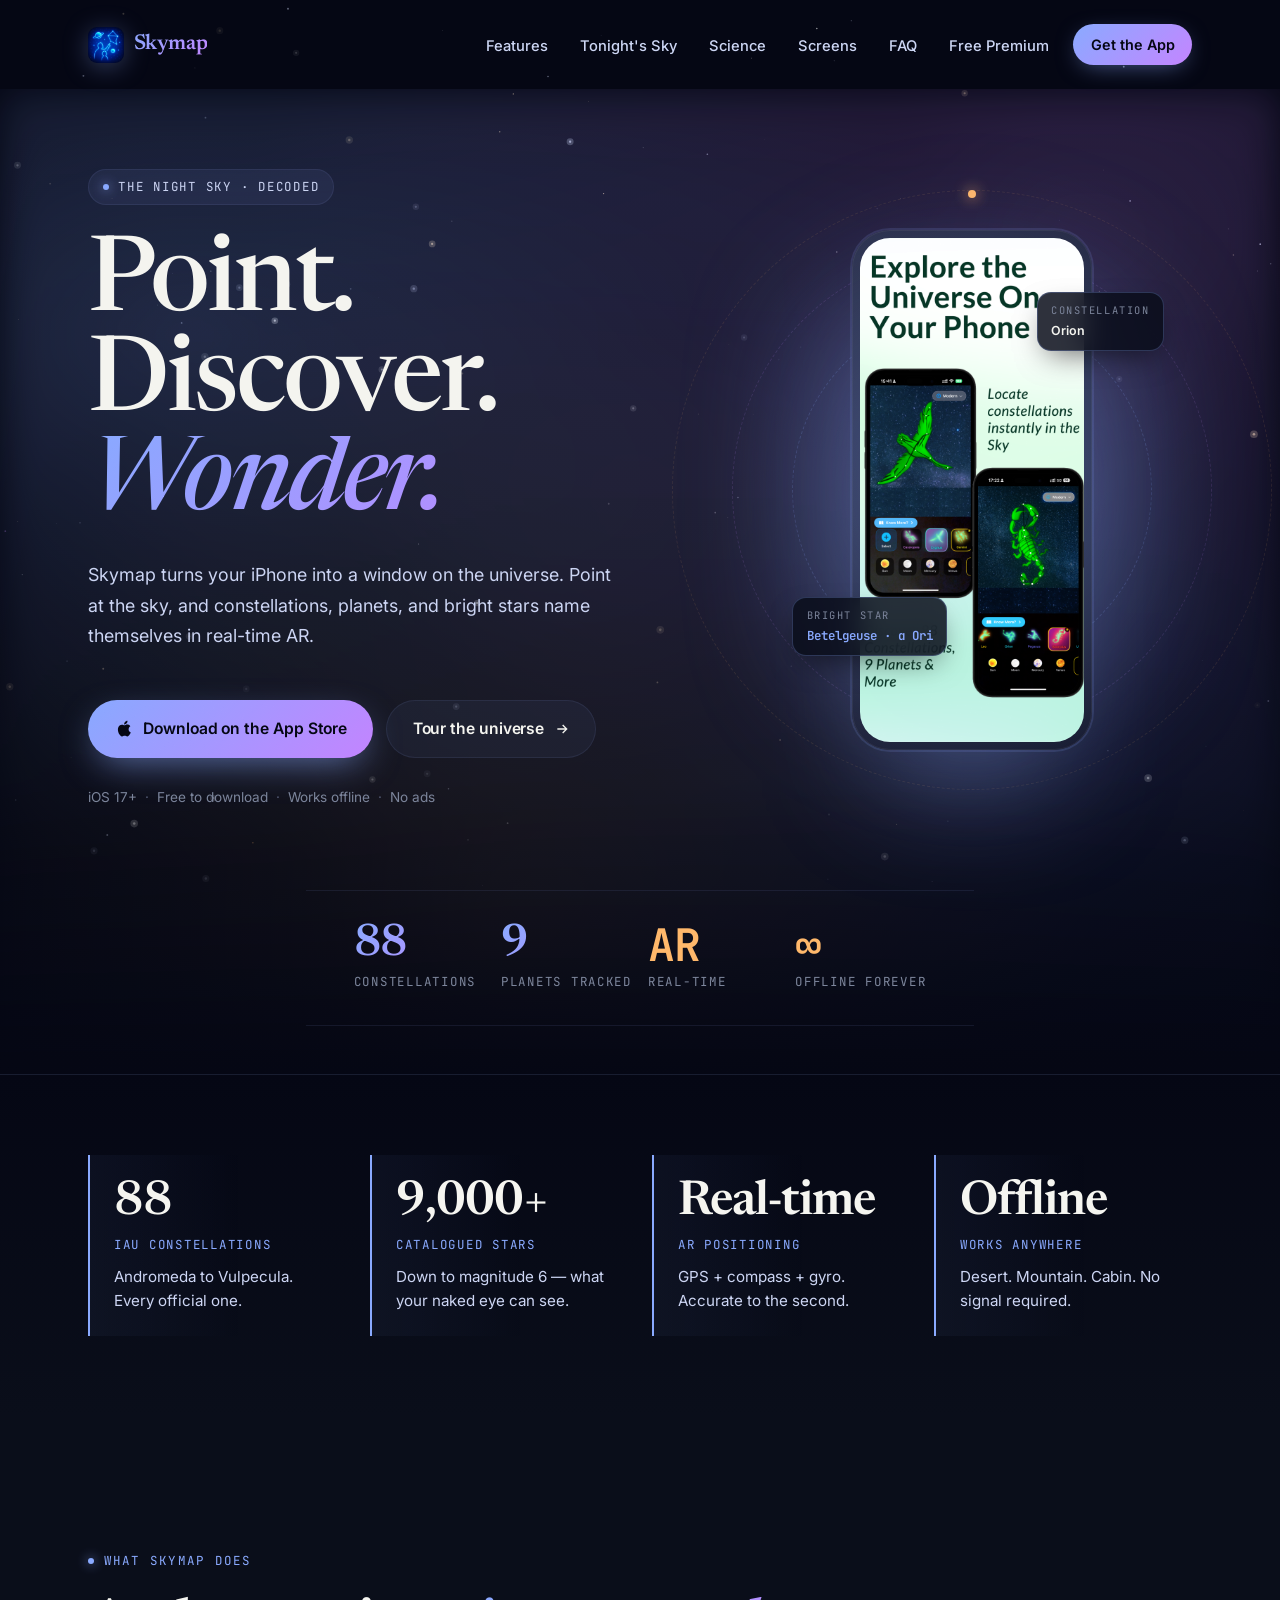
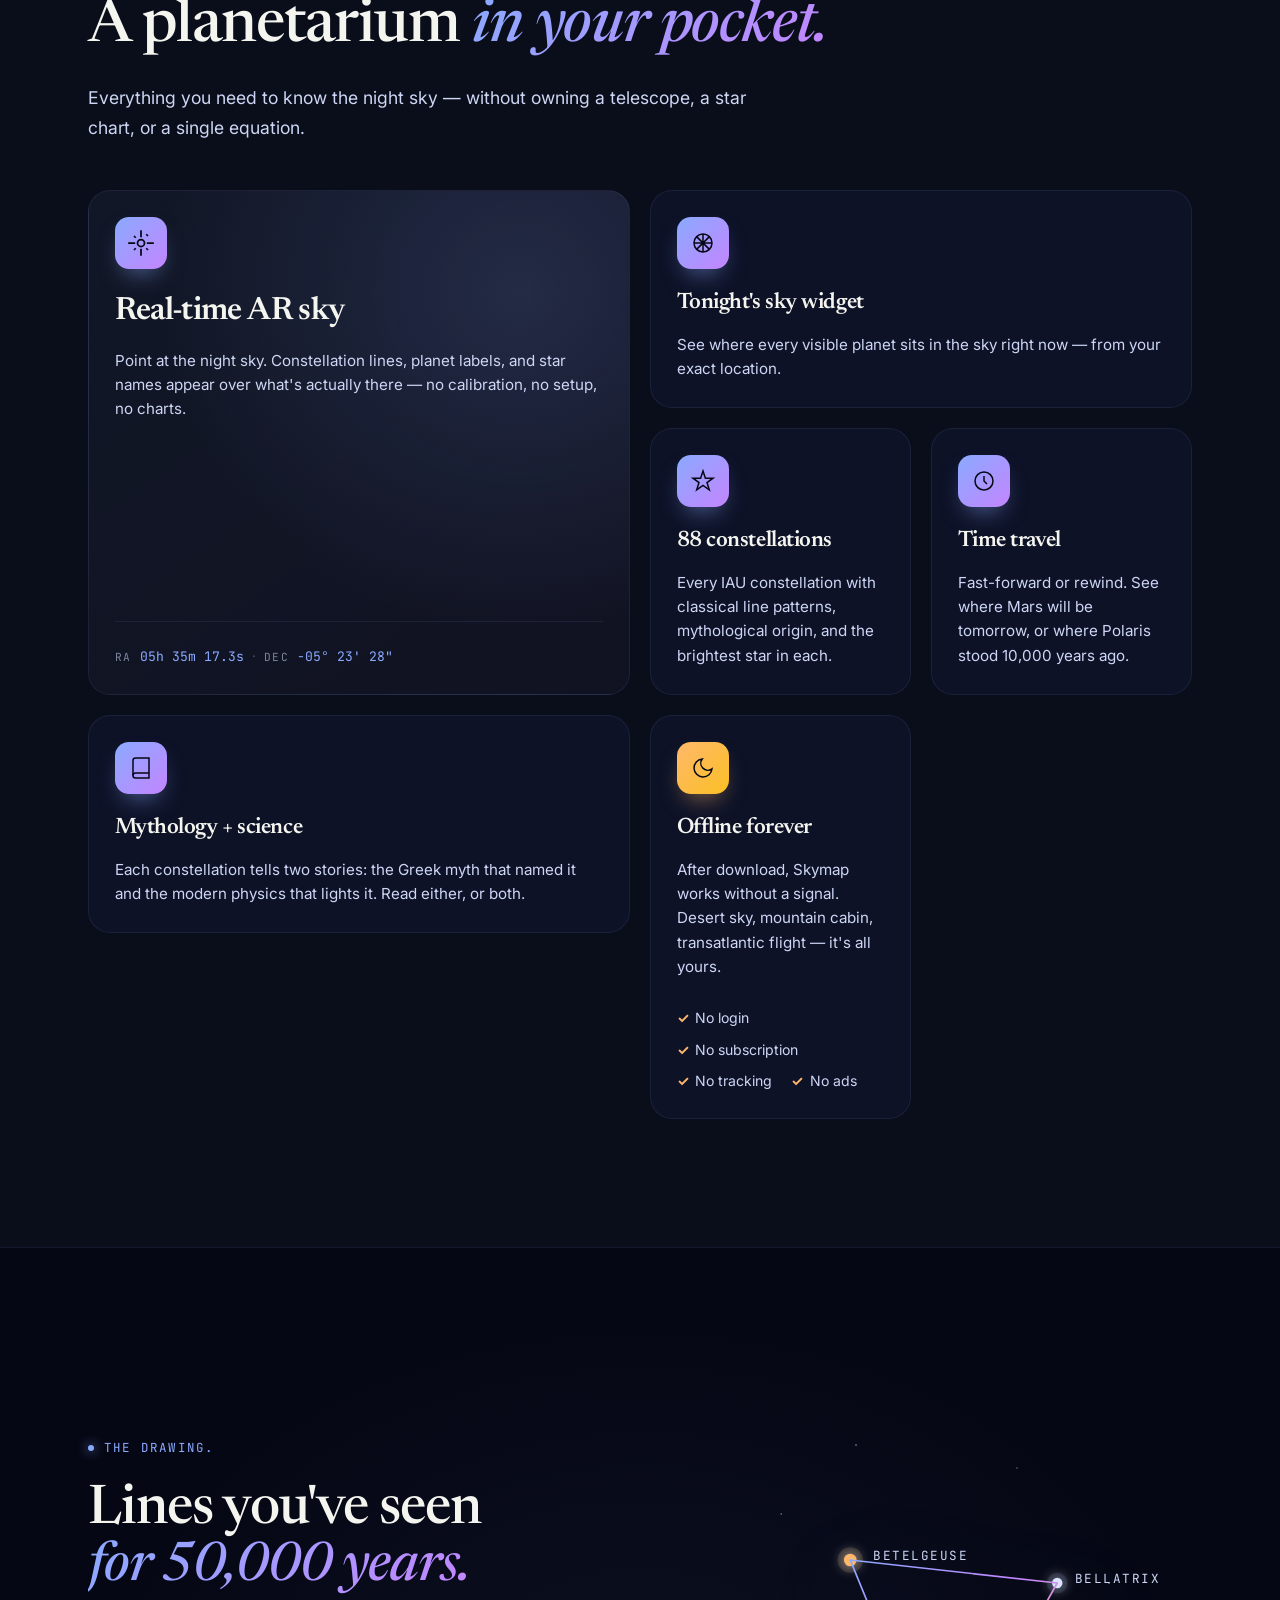
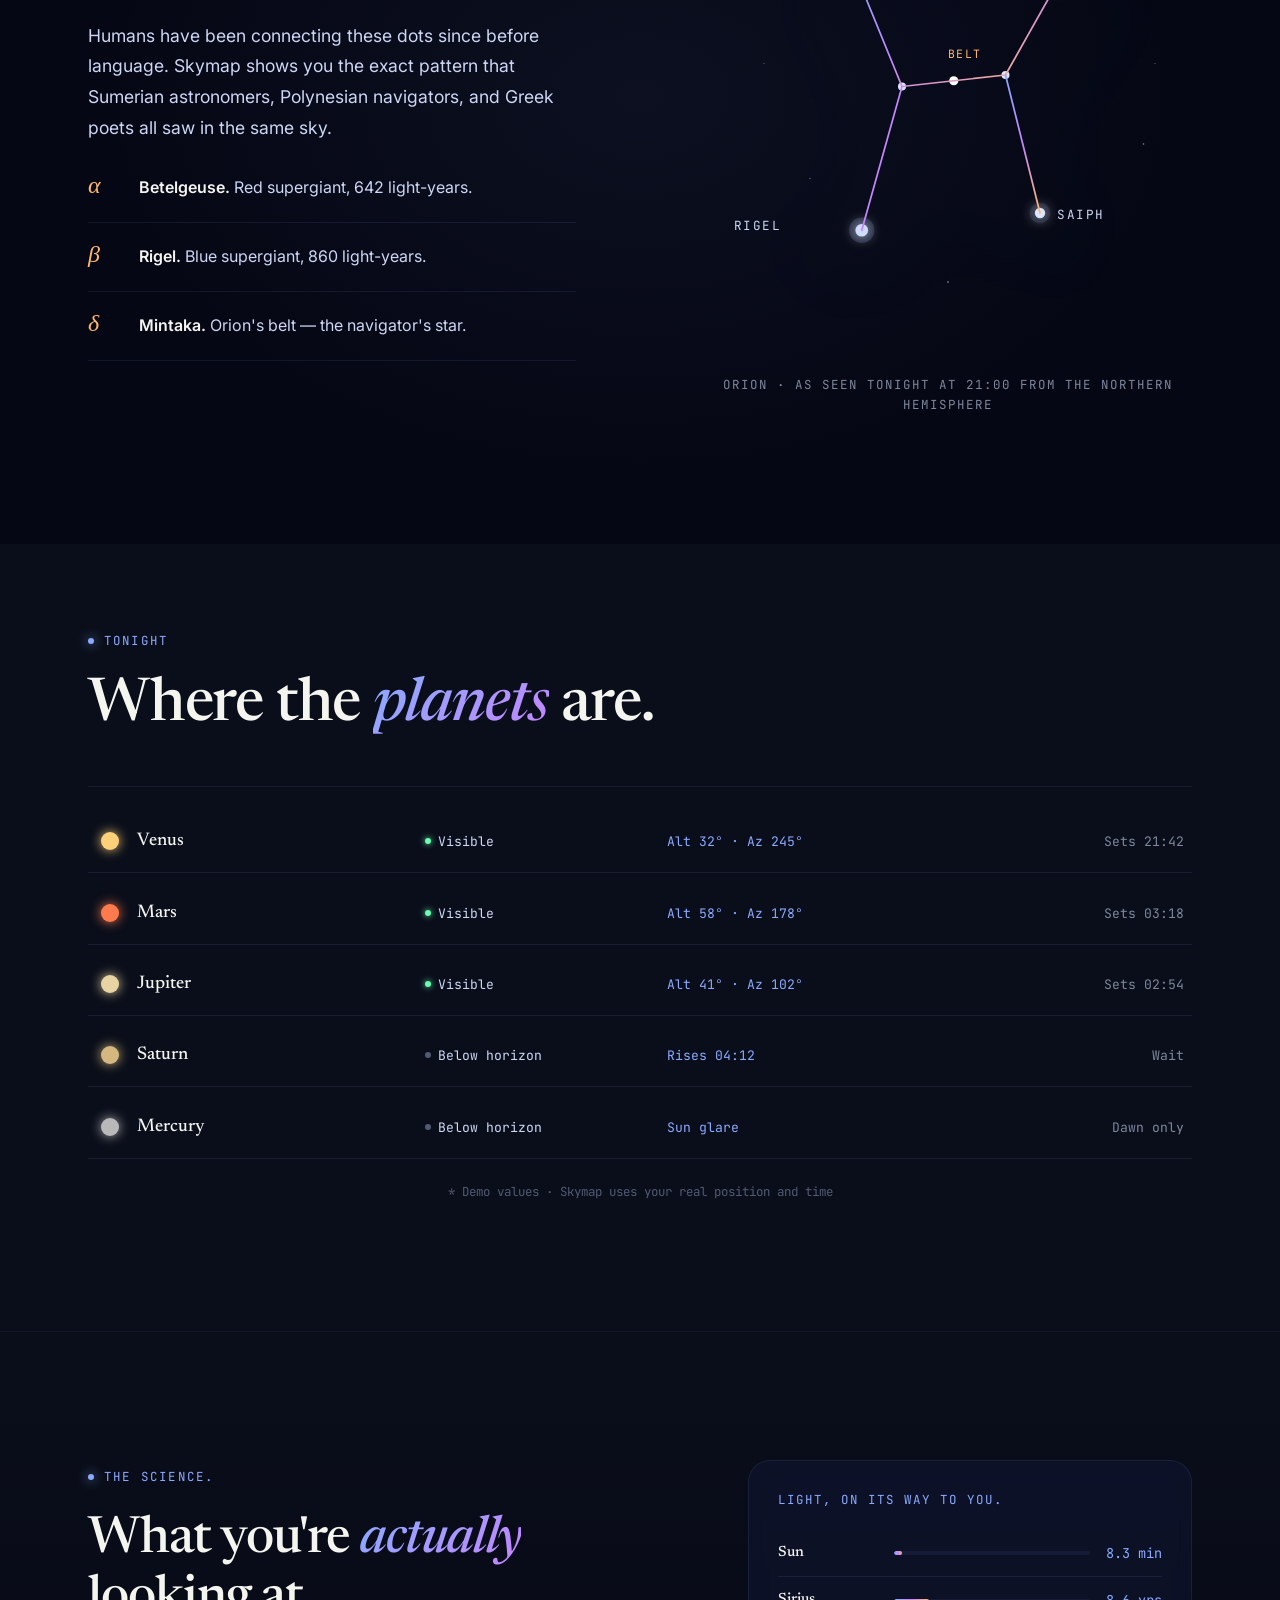
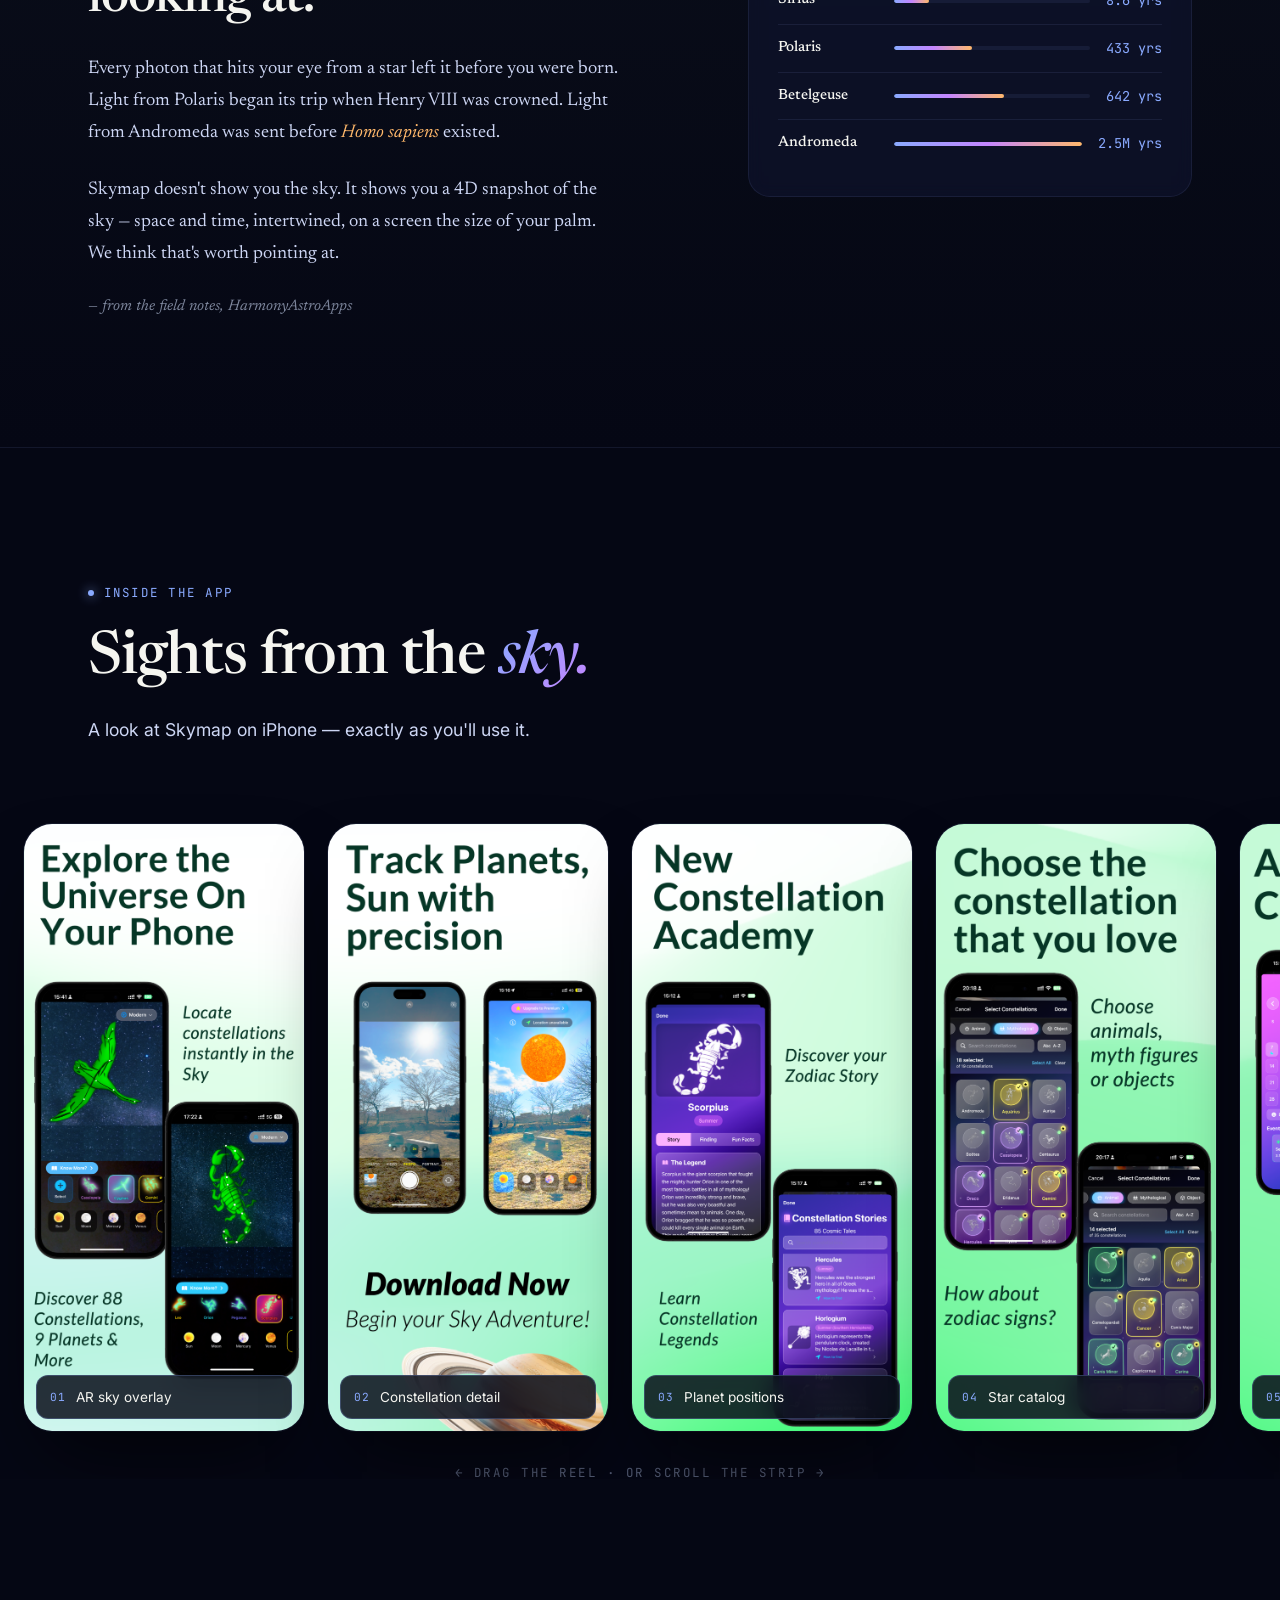
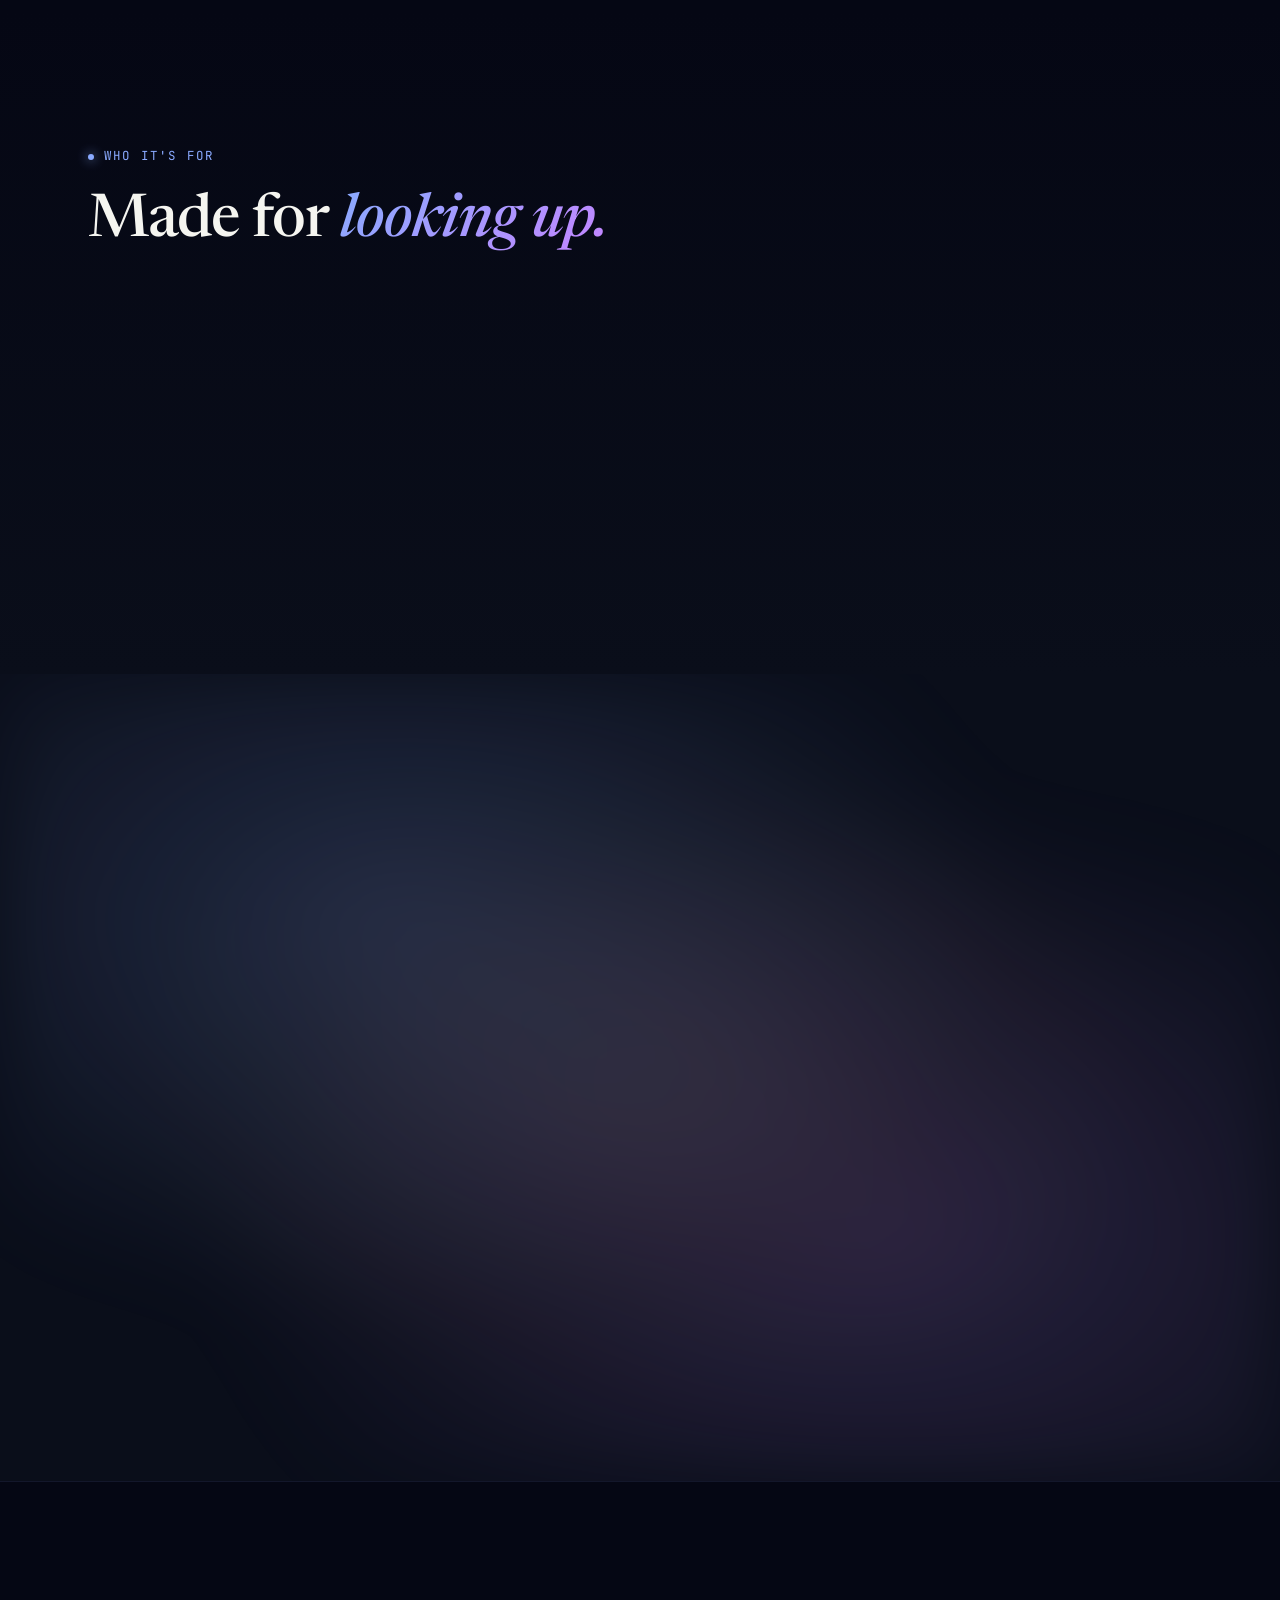
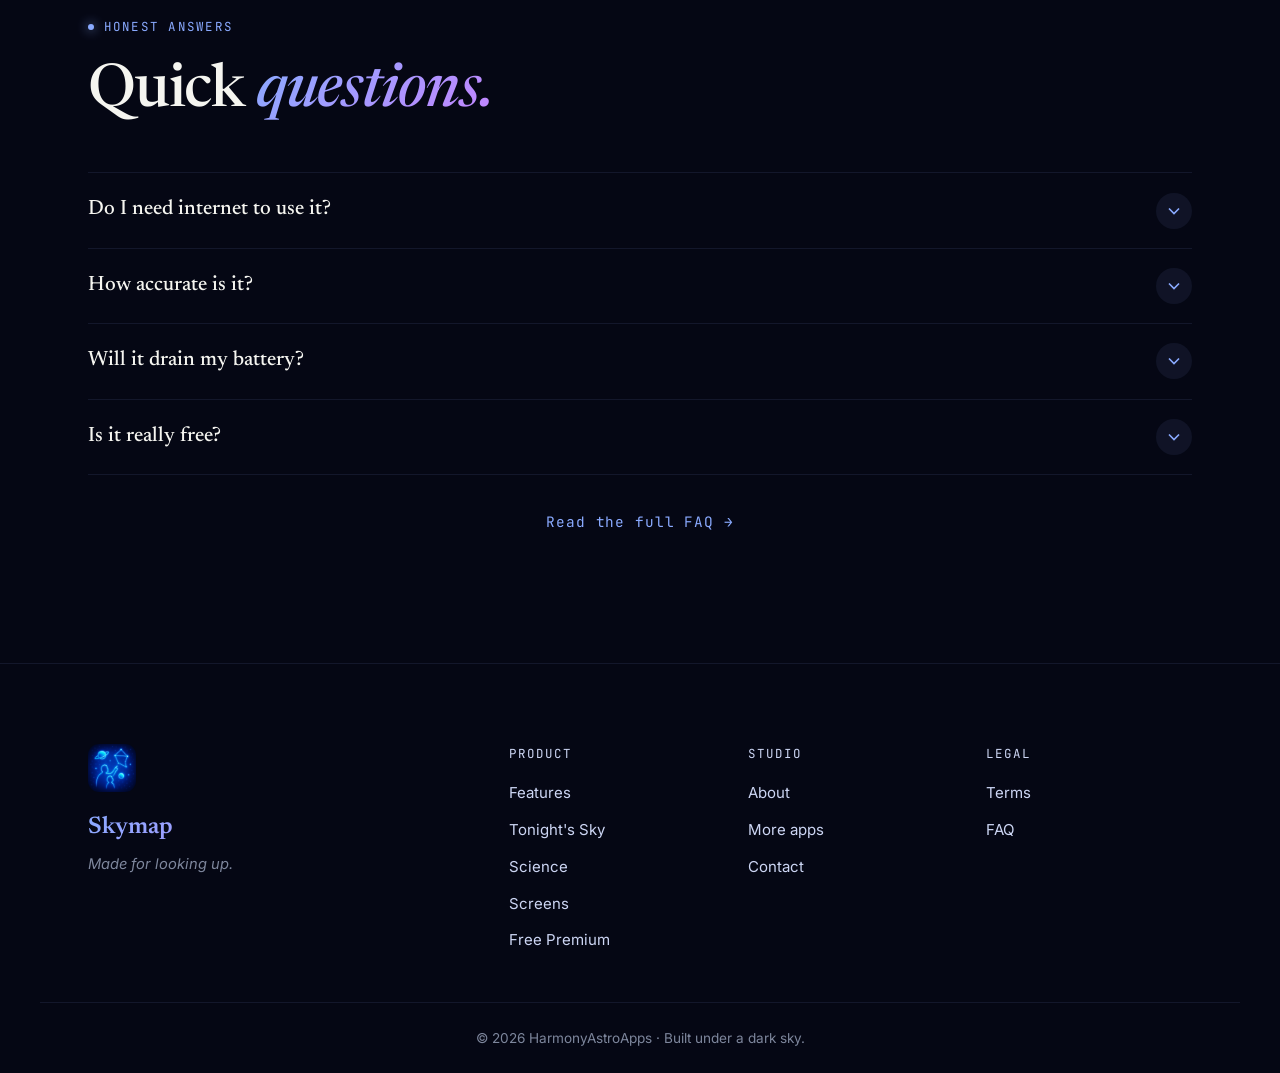
==== commit b3c1c992: "Add Free Premium creator program page and nav links" ====
--- a/index.html
+++ b/index.html
@@ -120,6 +120,7 @@
                 <li><a href="#science" class="nav-link">Science</a></li>
                 <li><a href="#screens" class="nav-link">Screens</a></li>
                 <li><a href="faq.html" class="nav-link">FAQ</a></li>
+                <li><a href="earn-premium.html" class="nav-link">Free Premium</a></li>
             </ul>
             <a href="#download" class="nav-cta" data-magnetic>
                 <span class="btn-label">Get the App</span>
@@ -139,6 +140,7 @@
         <a href="#screens">Screens</a>
         <a href="faq.html">FAQ</a>
         <a href="about.html">About</a>
+        <a href="earn-premium.html">Free Premium</a>
         <a href="#download" class="drawer-cta">Get the App</a>
     </nav>
 
@@ -791,6 +793,7 @@
                         <li><a href="#tonight">Tonight's Sky</a></li>
                         <li><a href="#science">Science</a></li>
                         <li><a href="#screens">Screens</a></li>
+                        <li><a href="earn-premium.html">Free Premium</a></li>
                     </ul>
                 </div>
                 <div class="footer-col">
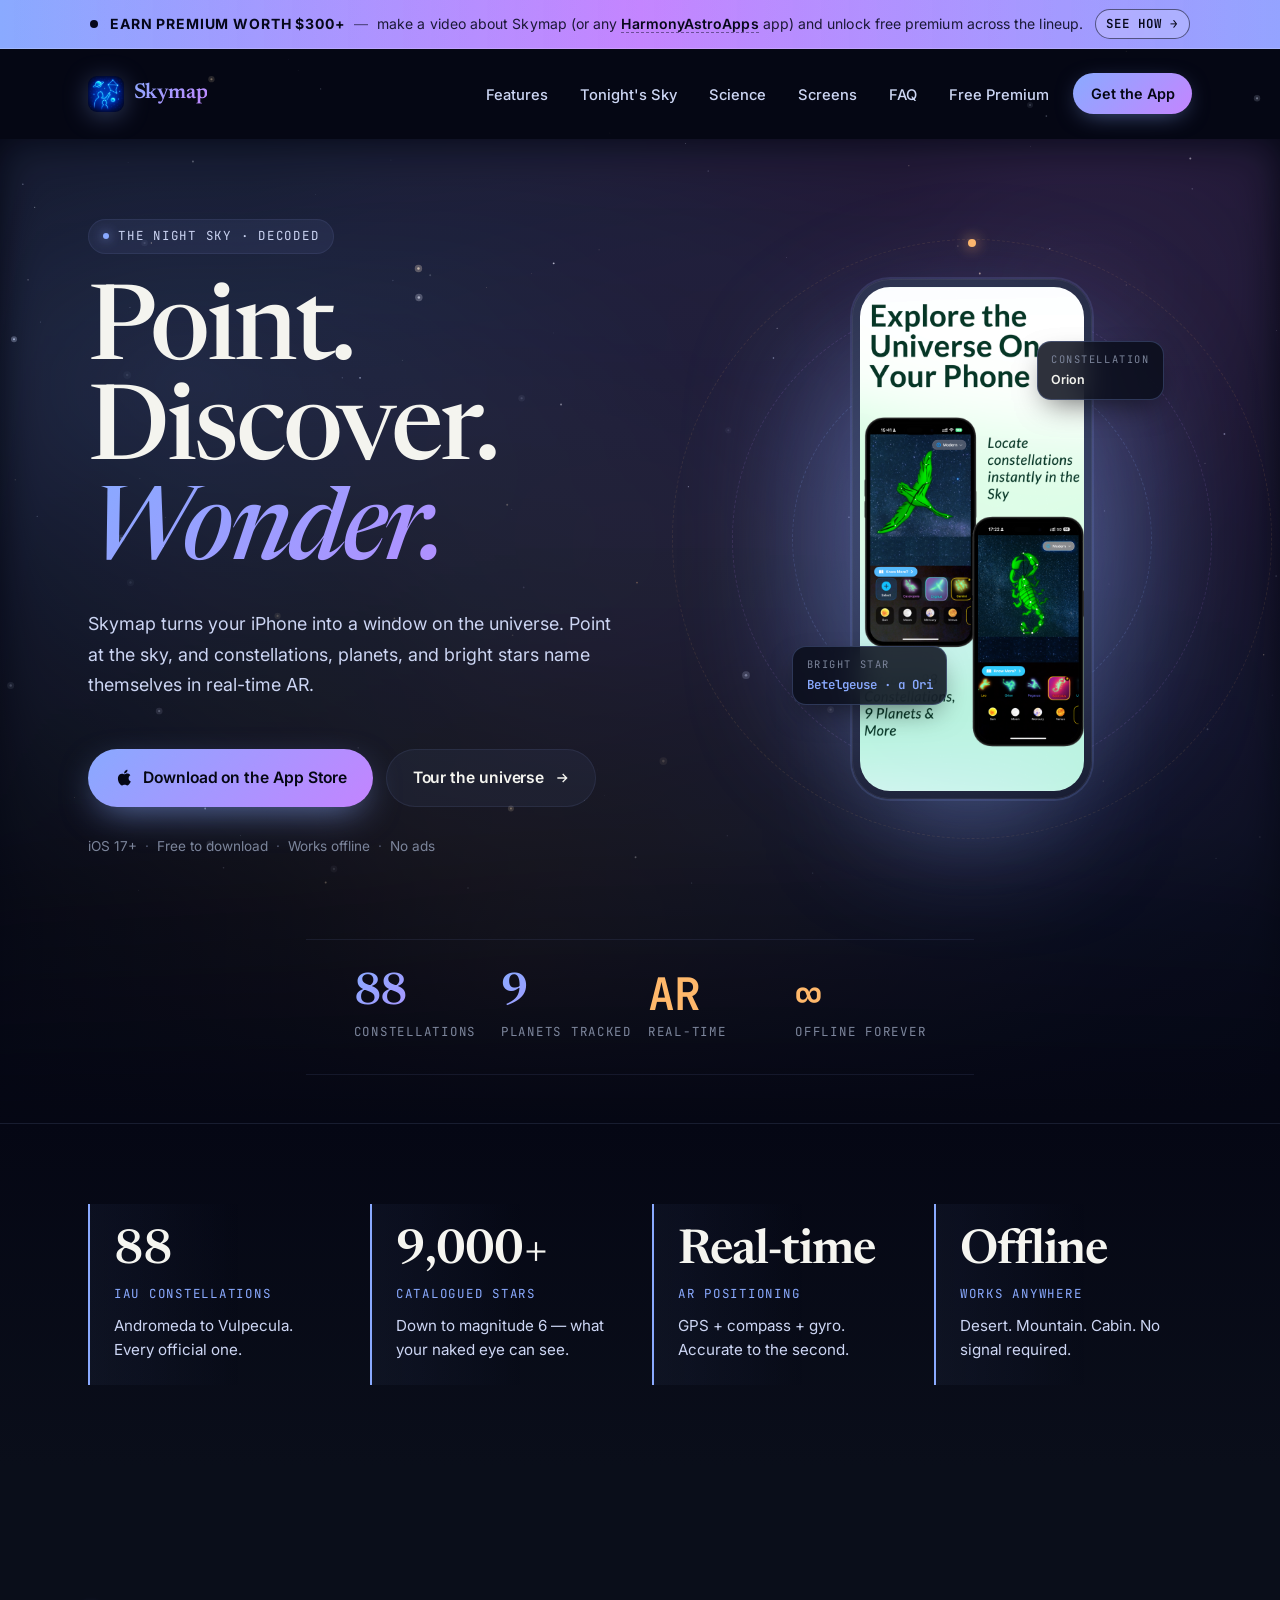
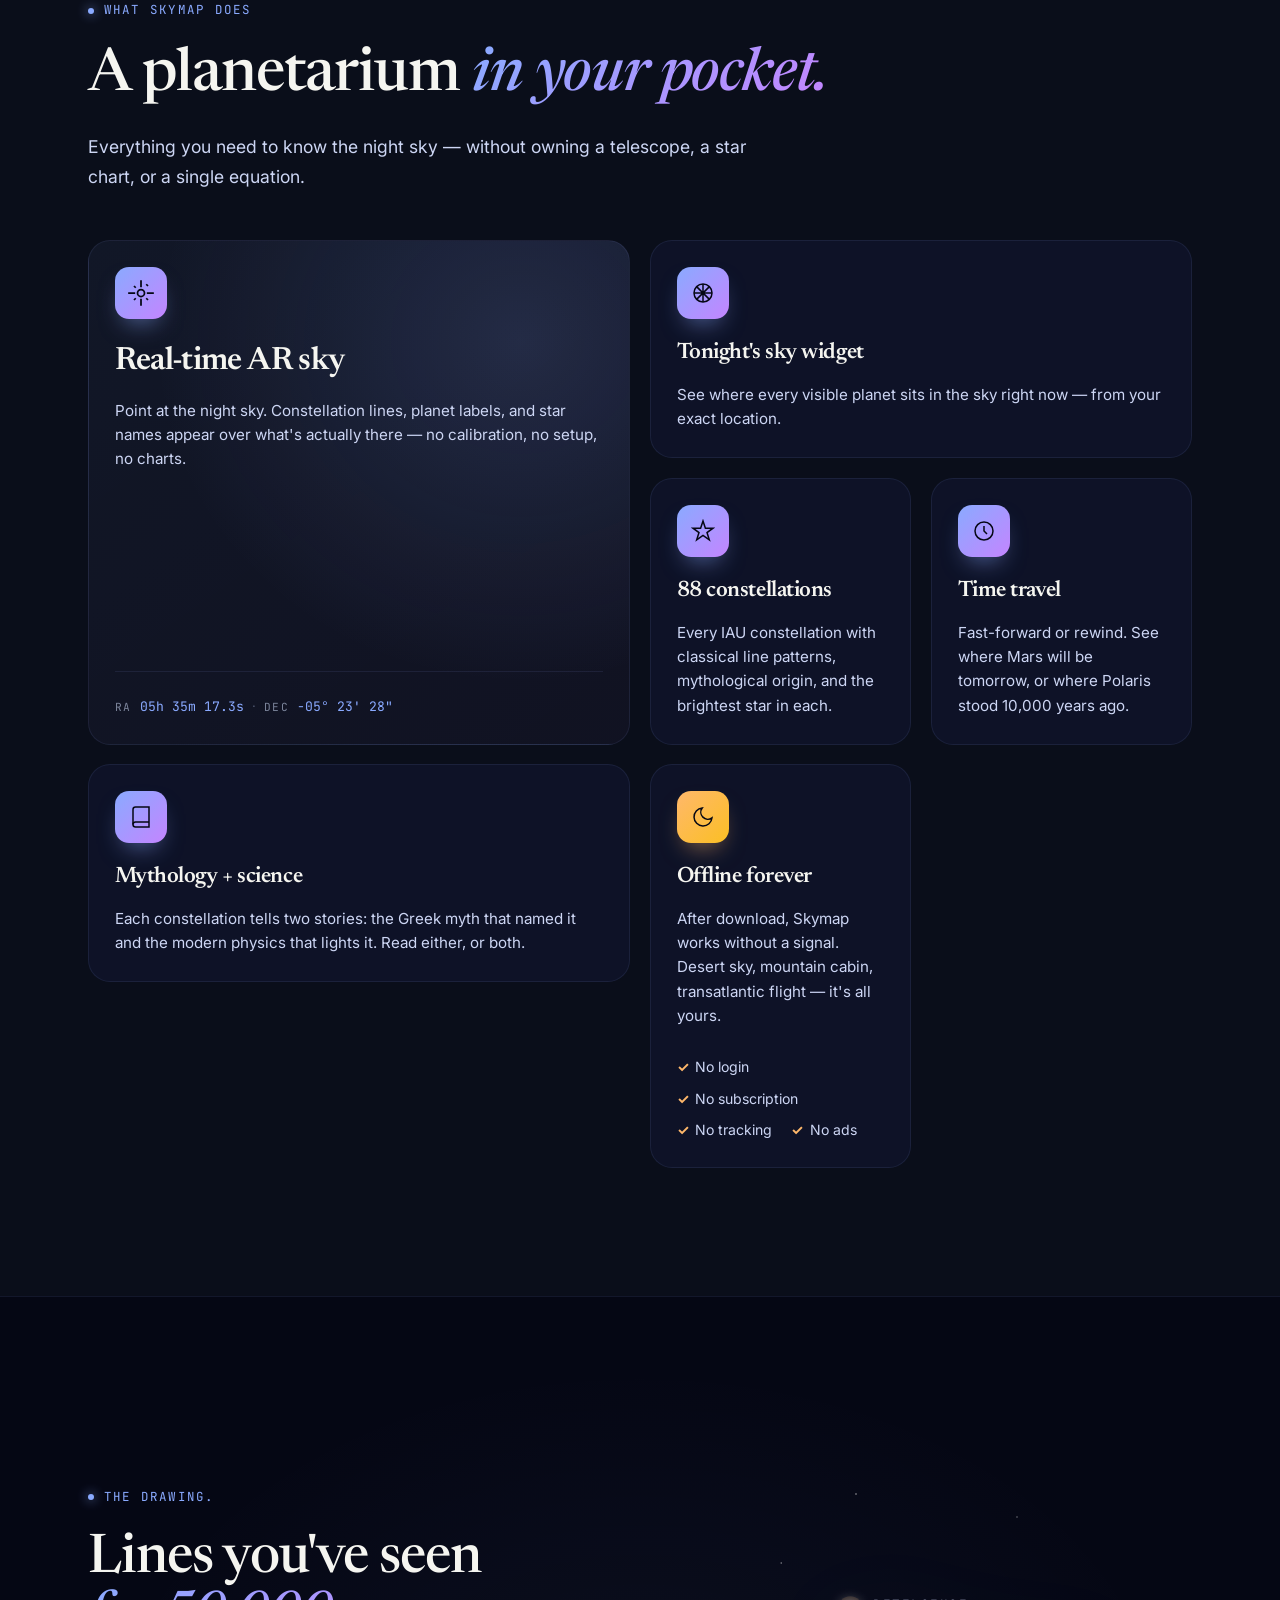
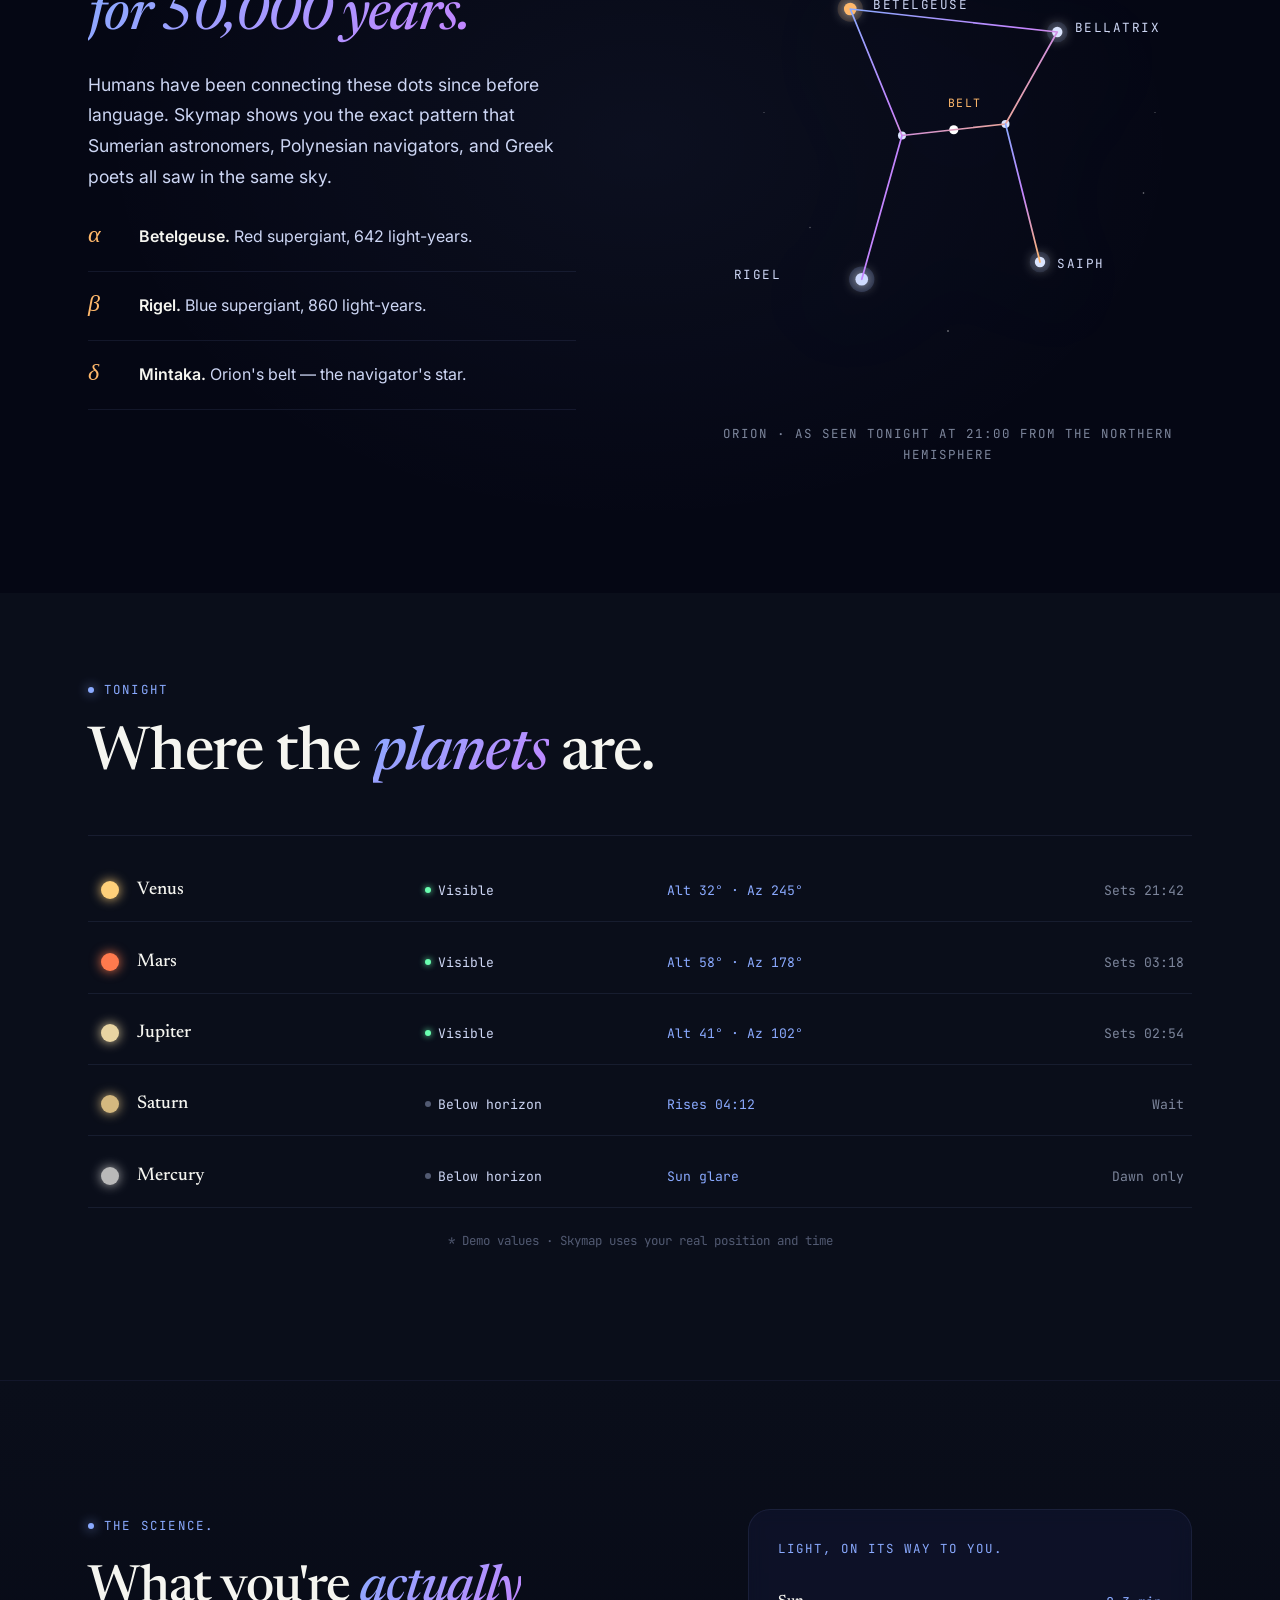
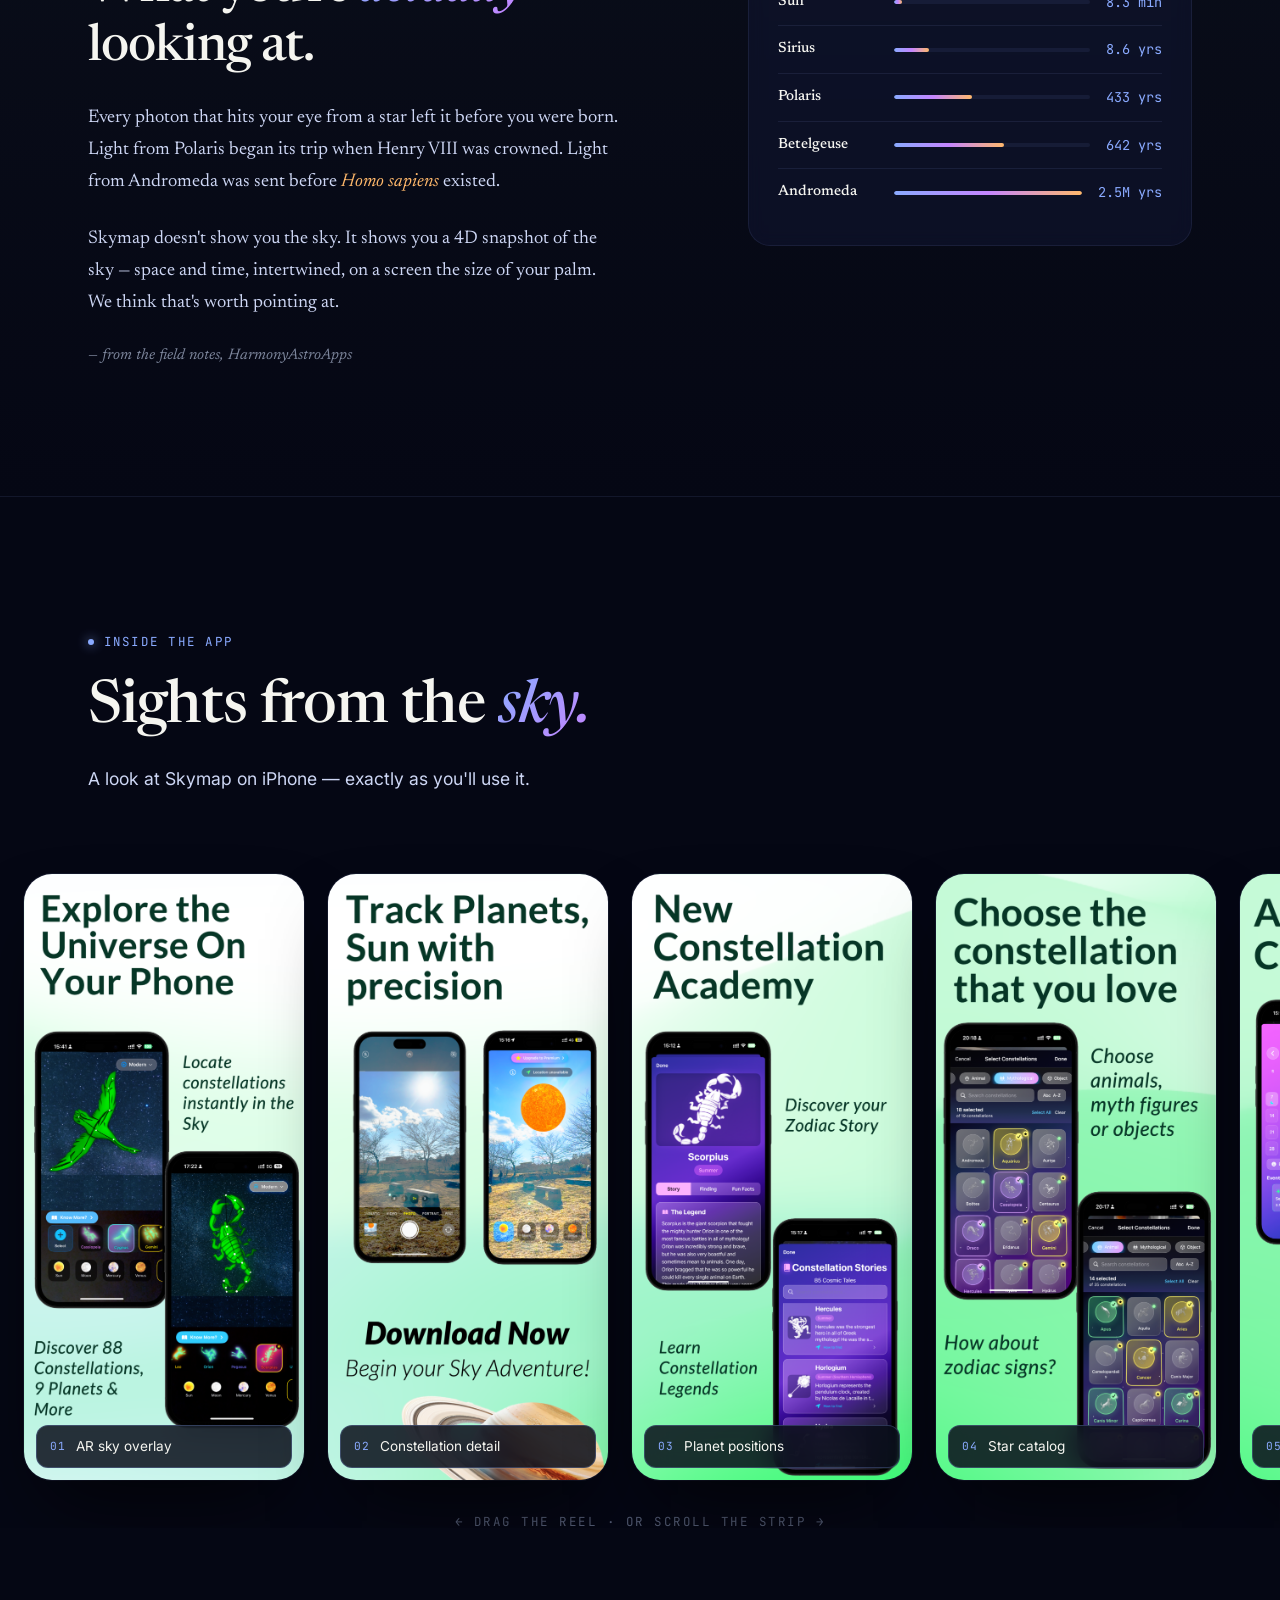
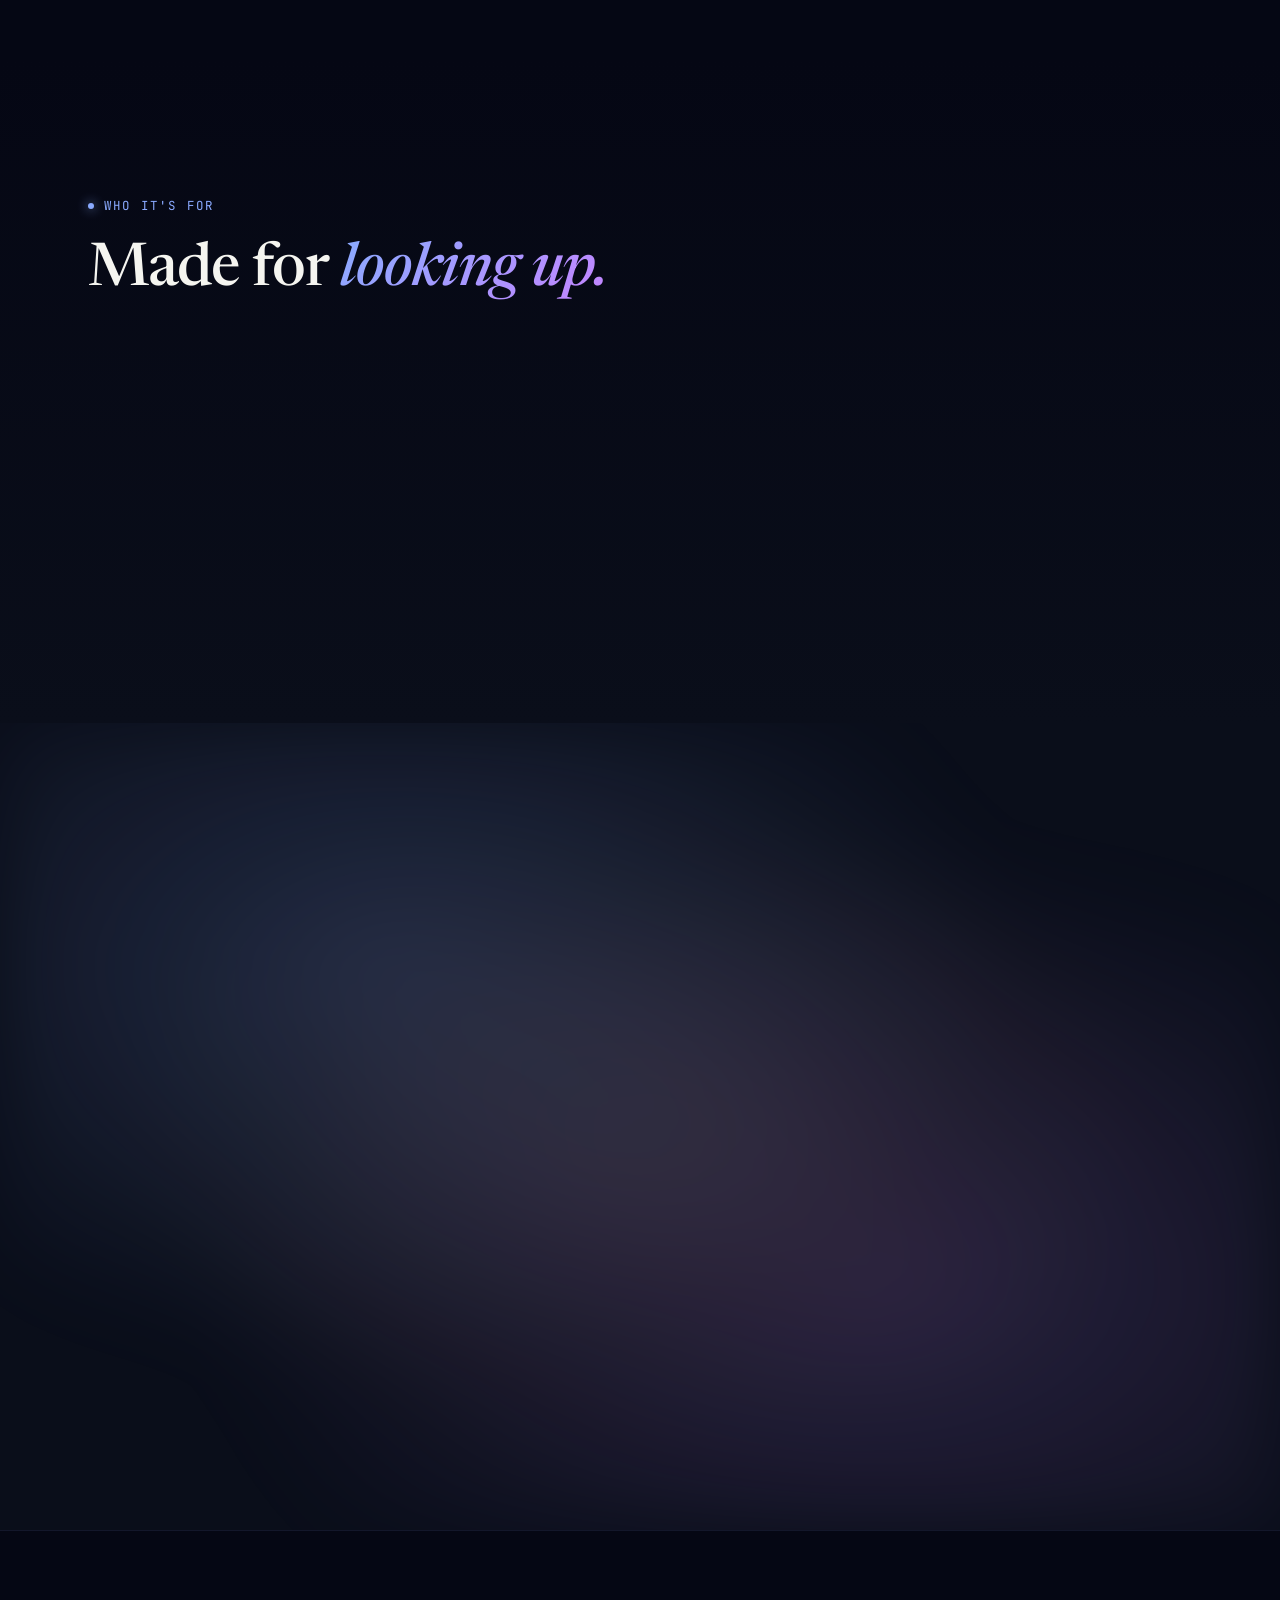
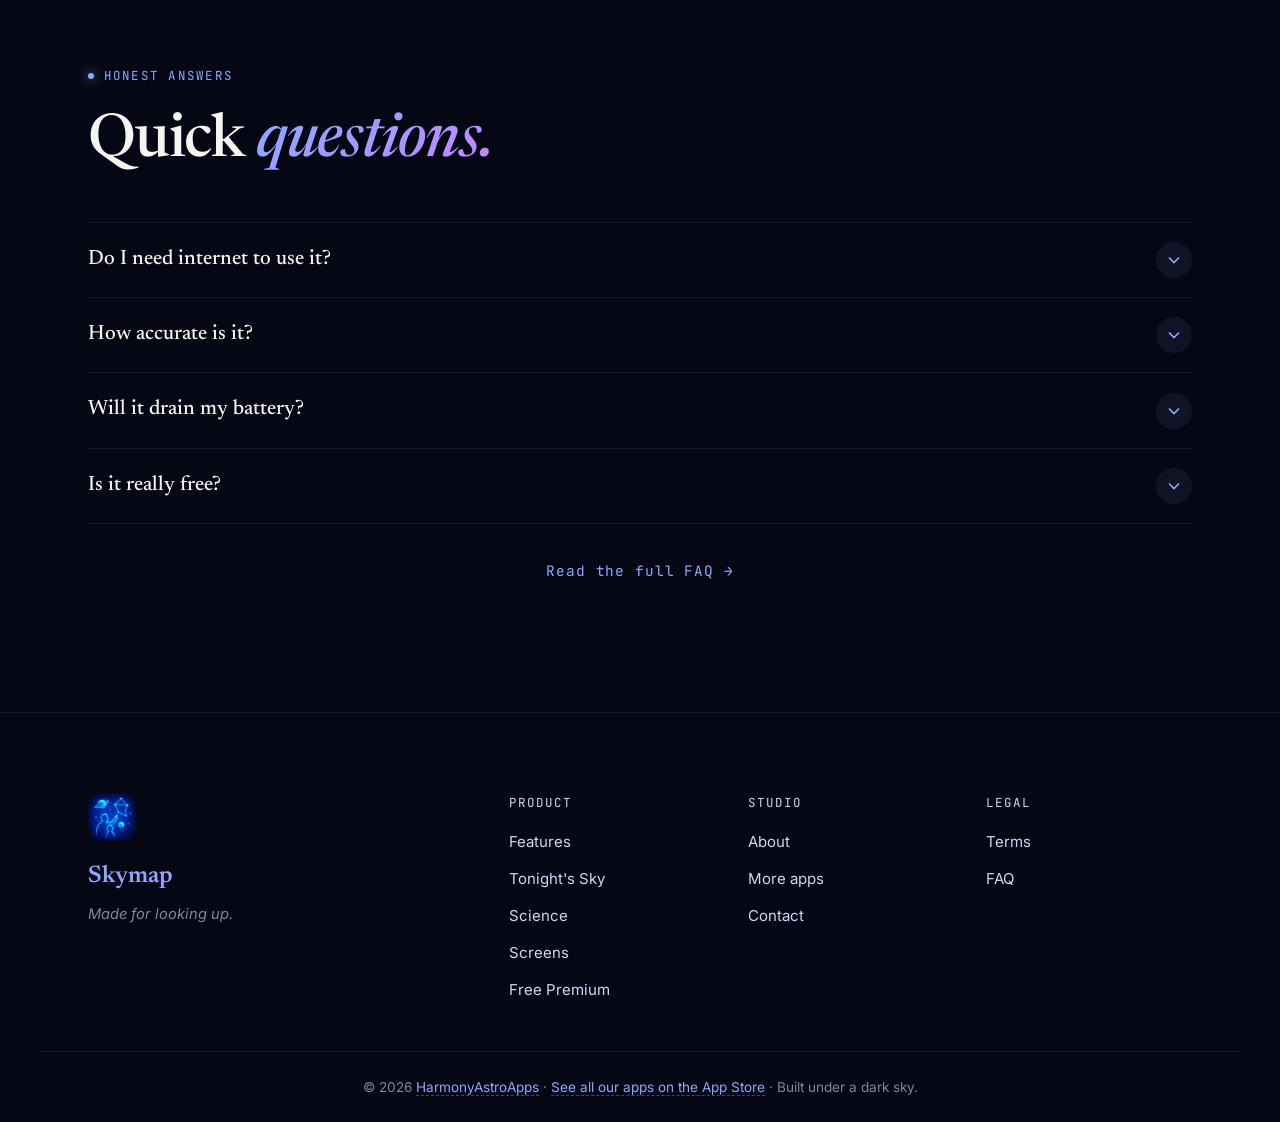
==== commit 768e1a3f: "Add $300+ premium promo strip and link HarmonyAstroApps to the App Store A new aurora/nebula promo s" ====
--- a/index.html
+++ b/index.html
@@ -107,6 +107,17 @@
     <!-- Header sentinel -->
     <div class="header-sentinel" aria-hidden="true"></div>
 
+    <!-- Top promo strip -->
+    <a href="earn-premium.html" class="promo-strip" data-magnetic>
+        <span class="promo-strip__pulse" aria-hidden="true"></span>
+        <span class="promo-strip__text">
+            <strong>Earn premium worth&nbsp;$300+</strong>
+            <span class="promo-strip__sep">—</span>
+            <span class="promo-strip__detail">make a video about Skymap (or any <em>HarmonyAstroApps</em> app) and unlock free premium across the lineup.</span>
+        </span>
+        <span class="promo-strip__cta">See how <span aria-hidden="true">→</span></span>
+    </a>
+
     <!-- Header -->
     <header class="site-header" id="siteHeader">
         <nav class="nav" aria-label="Primary">
@@ -814,7 +825,7 @@
             </div>
         </div>
         <div class="container footer-base">
-            <p>© <span id="year">2026</span> HarmonyAstroApps · Built under a dark sky.</p>
+            <p>© <span id="year">2026</span> <a href="https://apps.apple.com/us/developer/avinash-kumar/id1720928487" target="_blank" rel="noopener">HarmonyAstroApps</a> · <a href="https://apps.apple.com/us/developer/avinash-kumar/id1720928487" target="_blank" rel="noopener">See all our apps on the App Store</a> · Built under a dark sky.</p>
         </div>
     </footer>
 
--- a/src/styles/globals.css
+++ b/src/styles/globals.css
@@ -1649,3 +1649,140 @@
     border-top: 1px solid var(--border-cosmic);
     margin: var(--space-xl) 0;
 }
+
+/* ============================================================
+   PROMO STRIP — top of page
+   ============================================================ */
+.promo-strip {
+    position: relative;
+    z-index: 1100;
+    display: flex;
+    align-items: center;
+    justify-content: center;
+    gap: 0.75rem;
+    width: 100%;
+    padding: 0.55rem 1.25rem;
+    text-decoration: none;
+    color: var(--ink-star, #f1f4ff);
+    background:
+        linear-gradient(90deg, rgba(196, 133, 255, 0) 0%, rgba(196, 133, 255, 0.18) 50%, rgba(196, 133, 255, 0) 100%),
+        linear-gradient(90deg, var(--accent-aurora) 0%, var(--accent-nova) 50%, var(--accent-aurora) 100%);
+    background-size: 200% 100%, 100% 100%;
+    background-position: 0% 0%, 0 0;
+    font-family: var(--ff-sans, 'Inter', sans-serif);
+    font-size: 0.875rem;
+    letter-spacing: 0.005em;
+    border-bottom: 1px solid rgba(255, 255, 255, 0.18);
+    overflow: hidden;
+    transition: filter 220ms ease, transform 220ms ease;
+    animation: promoShimmer 9s ease-in-out infinite;
+}
+.promo-strip:hover { filter: brightness(1.1); }
+.promo-strip:active { transform: translateY(1px); }
+.promo-strip strong {
+    font-weight: 700;
+    text-transform: uppercase;
+    letter-spacing: 0.06em;
+    color: #06081a;
+}
+.promo-strip em {
+    font-style: normal;
+    font-weight: 600;
+    color: #06081a;
+    border-bottom: 1px dashed rgba(6, 8, 26, 0.45);
+}
+.promo-strip__pulse {
+    position: relative;
+    flex: 0 0 auto;
+    width: 8px;
+    height: 8px;
+    border-radius: 50%;
+    background: #06081a;
+    box-shadow: 0 0 0 0 rgba(6, 8, 26, 0.7);
+    animation: promoPulse 2.4s ease-out infinite;
+}
+.promo-strip__text {
+    display: inline-flex;
+    align-items: baseline;
+    flex-wrap: wrap;
+    gap: 0.4rem;
+    justify-content: center;
+    color: #06081a;
+    line-height: 1.35;
+}
+.promo-strip__sep { color: rgba(6, 8, 26, 0.55); padding: 0 0.15rem; }
+.promo-strip__detail { color: rgba(6, 8, 26, 0.88); }
+.promo-strip__cta {
+    flex: 0 0 auto;
+    font-family: var(--ff-mono, 'JetBrains Mono', monospace);
+    font-size: 0.78rem;
+    font-weight: 600;
+    text-transform: uppercase;
+    letter-spacing: 0.08em;
+    color: #06081a;
+    padding: 0.25rem 0.65rem;
+    border: 1px solid rgba(6, 8, 26, 0.55);
+    border-radius: 999px;
+    background: rgba(255, 255, 255, 0.18);
+    backdrop-filter: blur(2px);
+    -webkit-backdrop-filter: blur(2px);
+    transition: background 220ms ease, transform 220ms ease;
+}
+.promo-strip:hover .promo-strip__cta {
+    background: rgba(6, 8, 26, 0.85);
+    color: var(--accent-aurora);
+    transform: translateX(2px);
+}
+
+@keyframes promoShimmer {
+    0%, 100% { background-position: 0% 0%, 0 0; }
+    50%      { background-position: 200% 0%, 0 0; }
+}
+@keyframes promoPulse {
+    0%   { box-shadow: 0 0 0 0   rgba(6, 8, 26, 0.6); }
+    70%  { box-shadow: 0 0 0 10px rgba(6, 8, 26, 0); }
+    100% { box-shadow: 0 0 0 0   rgba(6, 8, 26, 0); }
+}
+
+@media (max-width: 768px) {
+    .promo-strip {
+        font-size: 0.78rem;
+        padding: 0.5rem 0.85rem;
+        gap: 0.55rem;
+    }
+    .promo-strip__sep,
+    .promo-strip__detail {
+        display: none;
+    }
+    .promo-strip__cta {
+        font-size: 0.7rem;
+        padding: 0.2rem 0.55rem;
+    }
+}
+
+@media (prefers-reduced-motion: reduce) {
+    .promo-strip,
+    .promo-strip__pulse {
+        animation: none;
+    }
+}
+
+/* Lede link inside sub-hero */
+.lede-link {
+    color: var(--accent-aurora);
+    border-bottom: 1px dashed var(--accent-aurora);
+    text-decoration: none;
+}
+.lede-link:hover { color: var(--accent-nova); border-color: var(--accent-nova); }
+
+/* Footer link styling for developer link */
+.footer-base a {
+    color: var(--accent-aurora);
+    text-decoration: none;
+    border-bottom: 1px dashed rgba(138, 170, 255, 0.4);
+    transition: color 220ms ease, border-color 220ms ease;
+}
+.footer-base a:hover {
+    color: var(--accent-nova);
+    border-color: var(--accent-nova);
+}
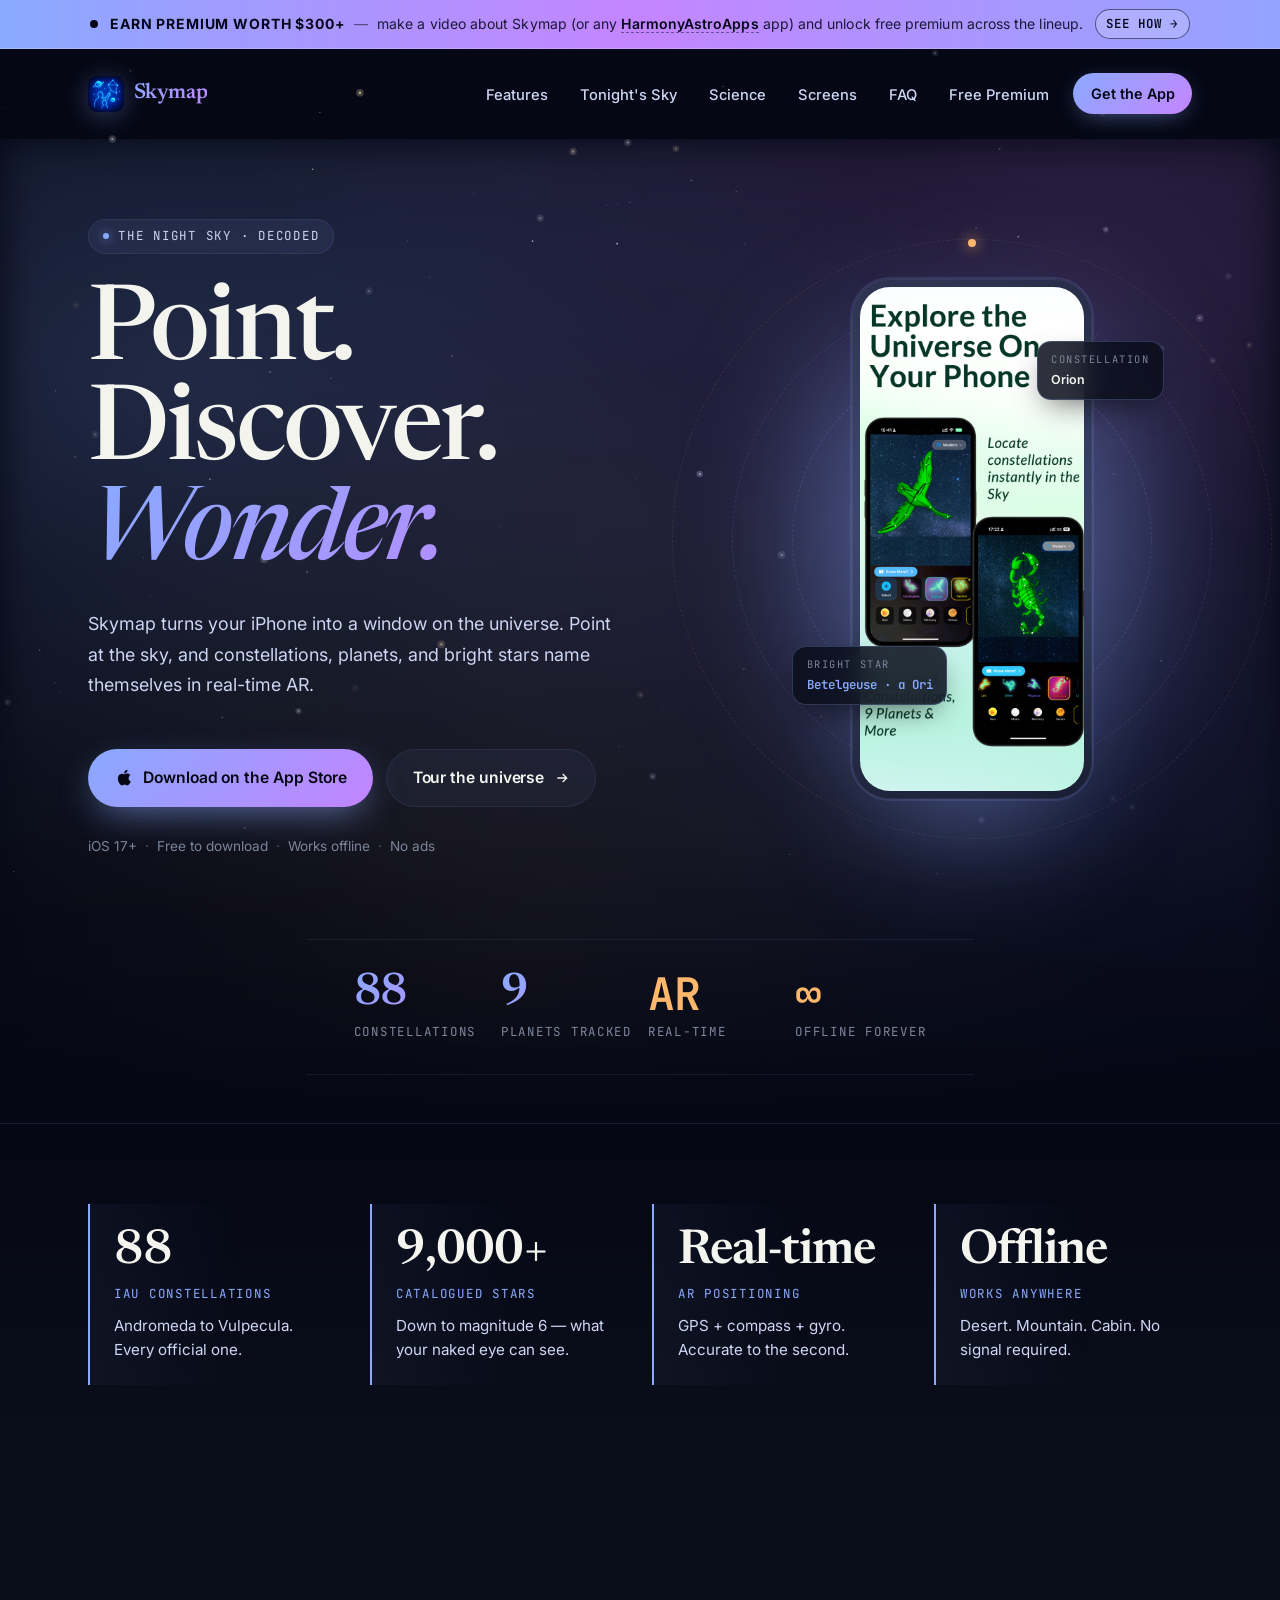
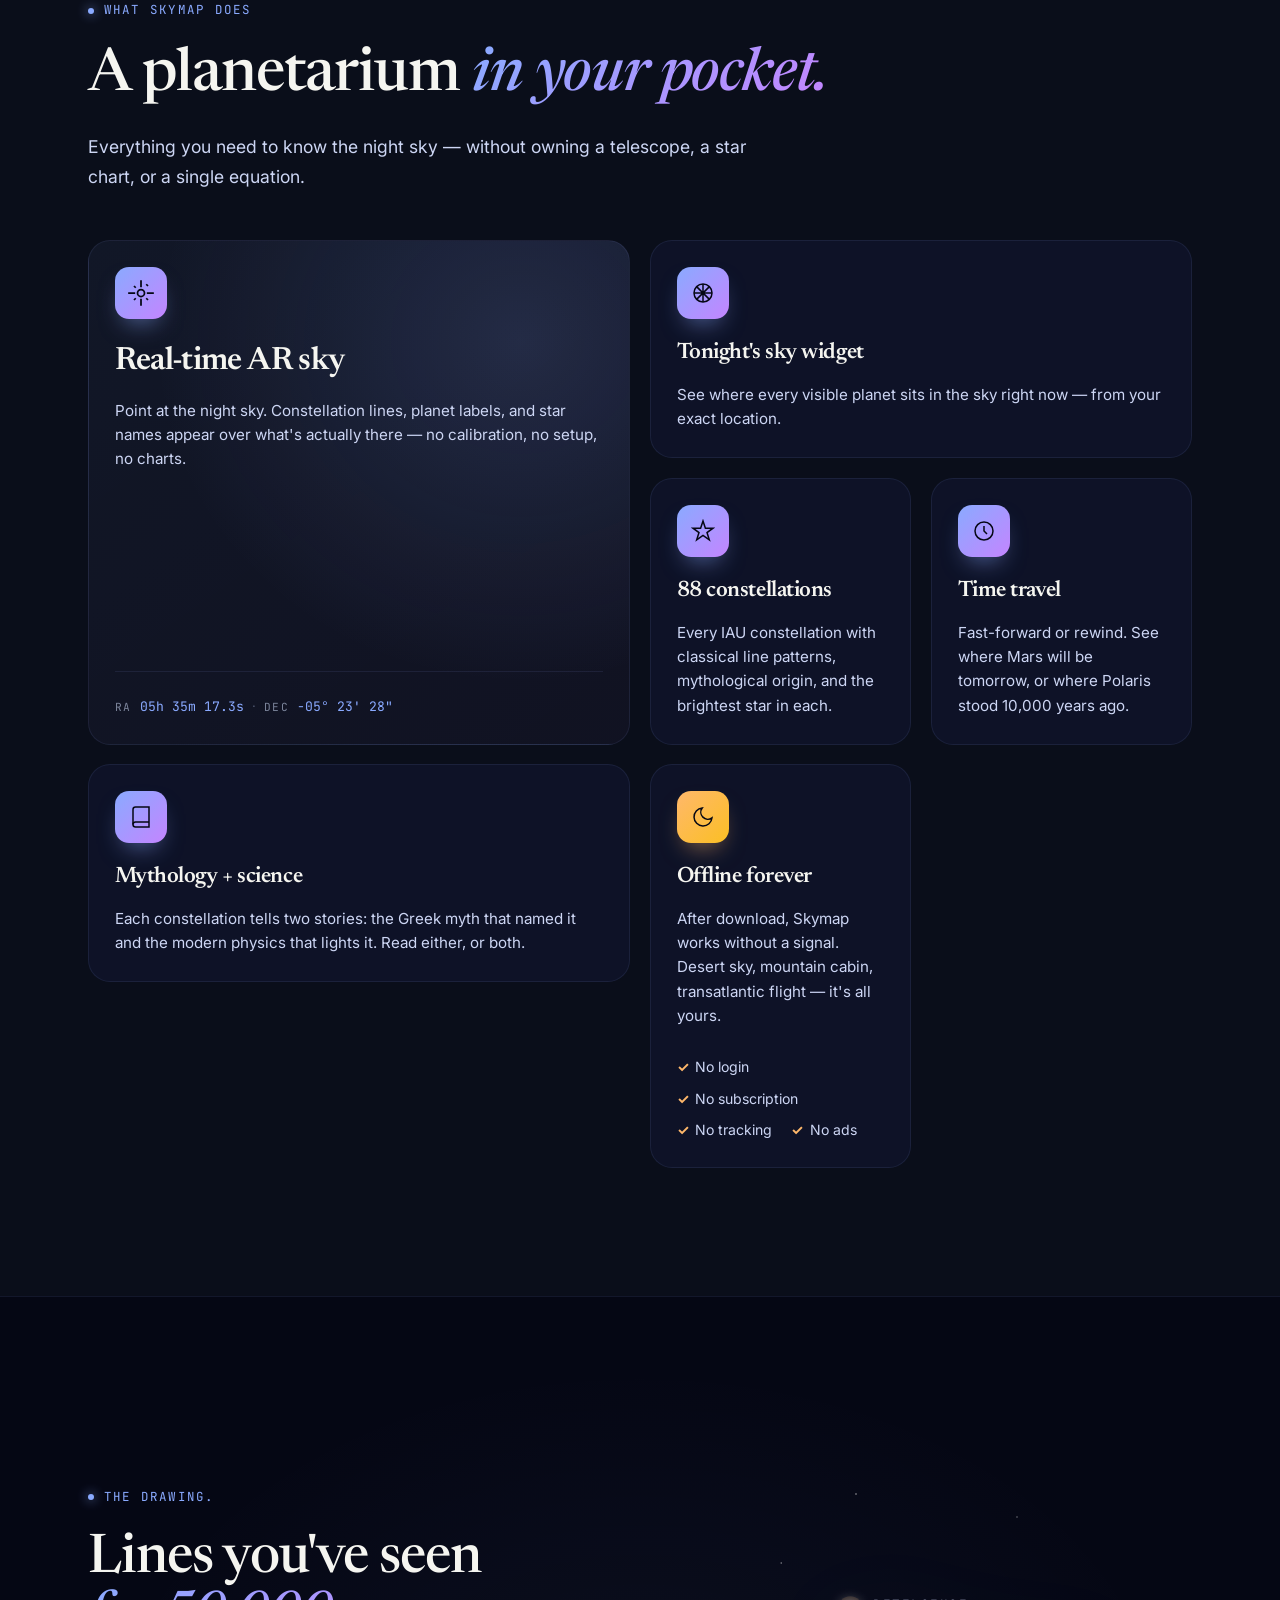
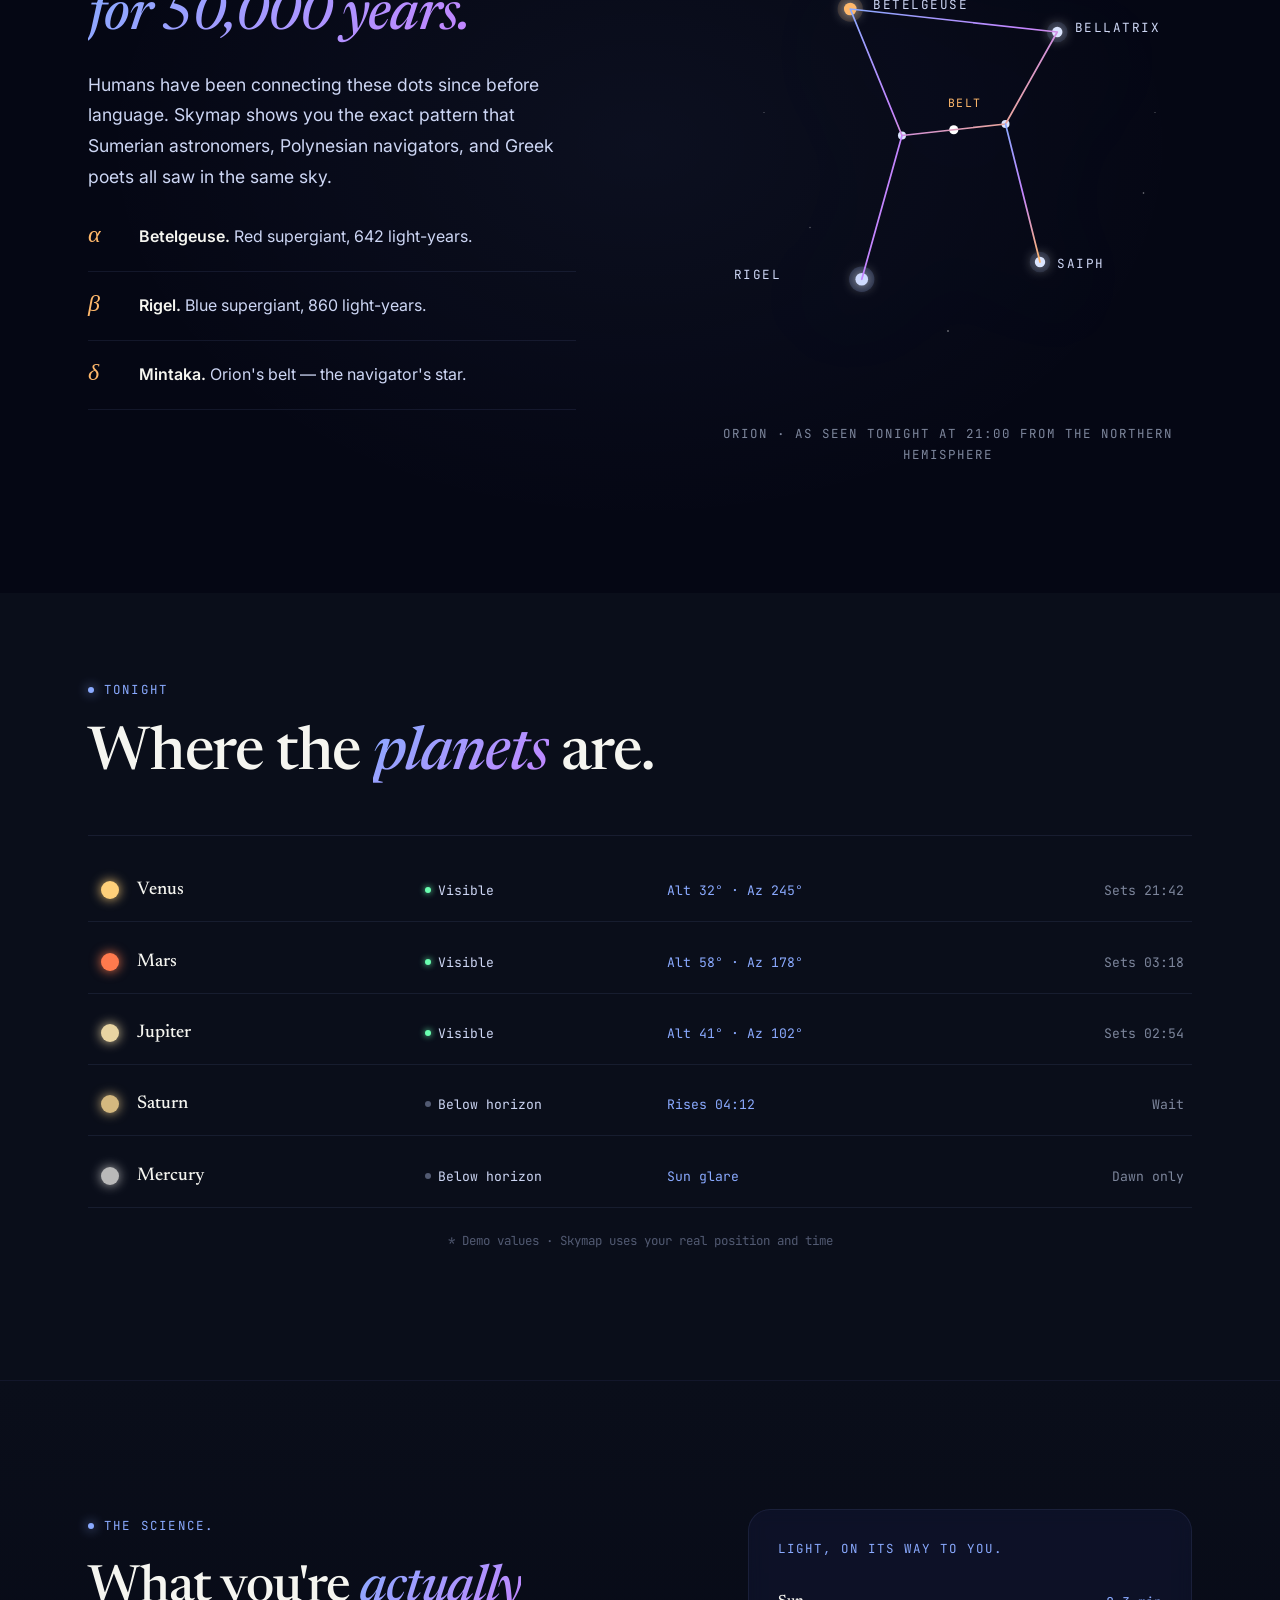
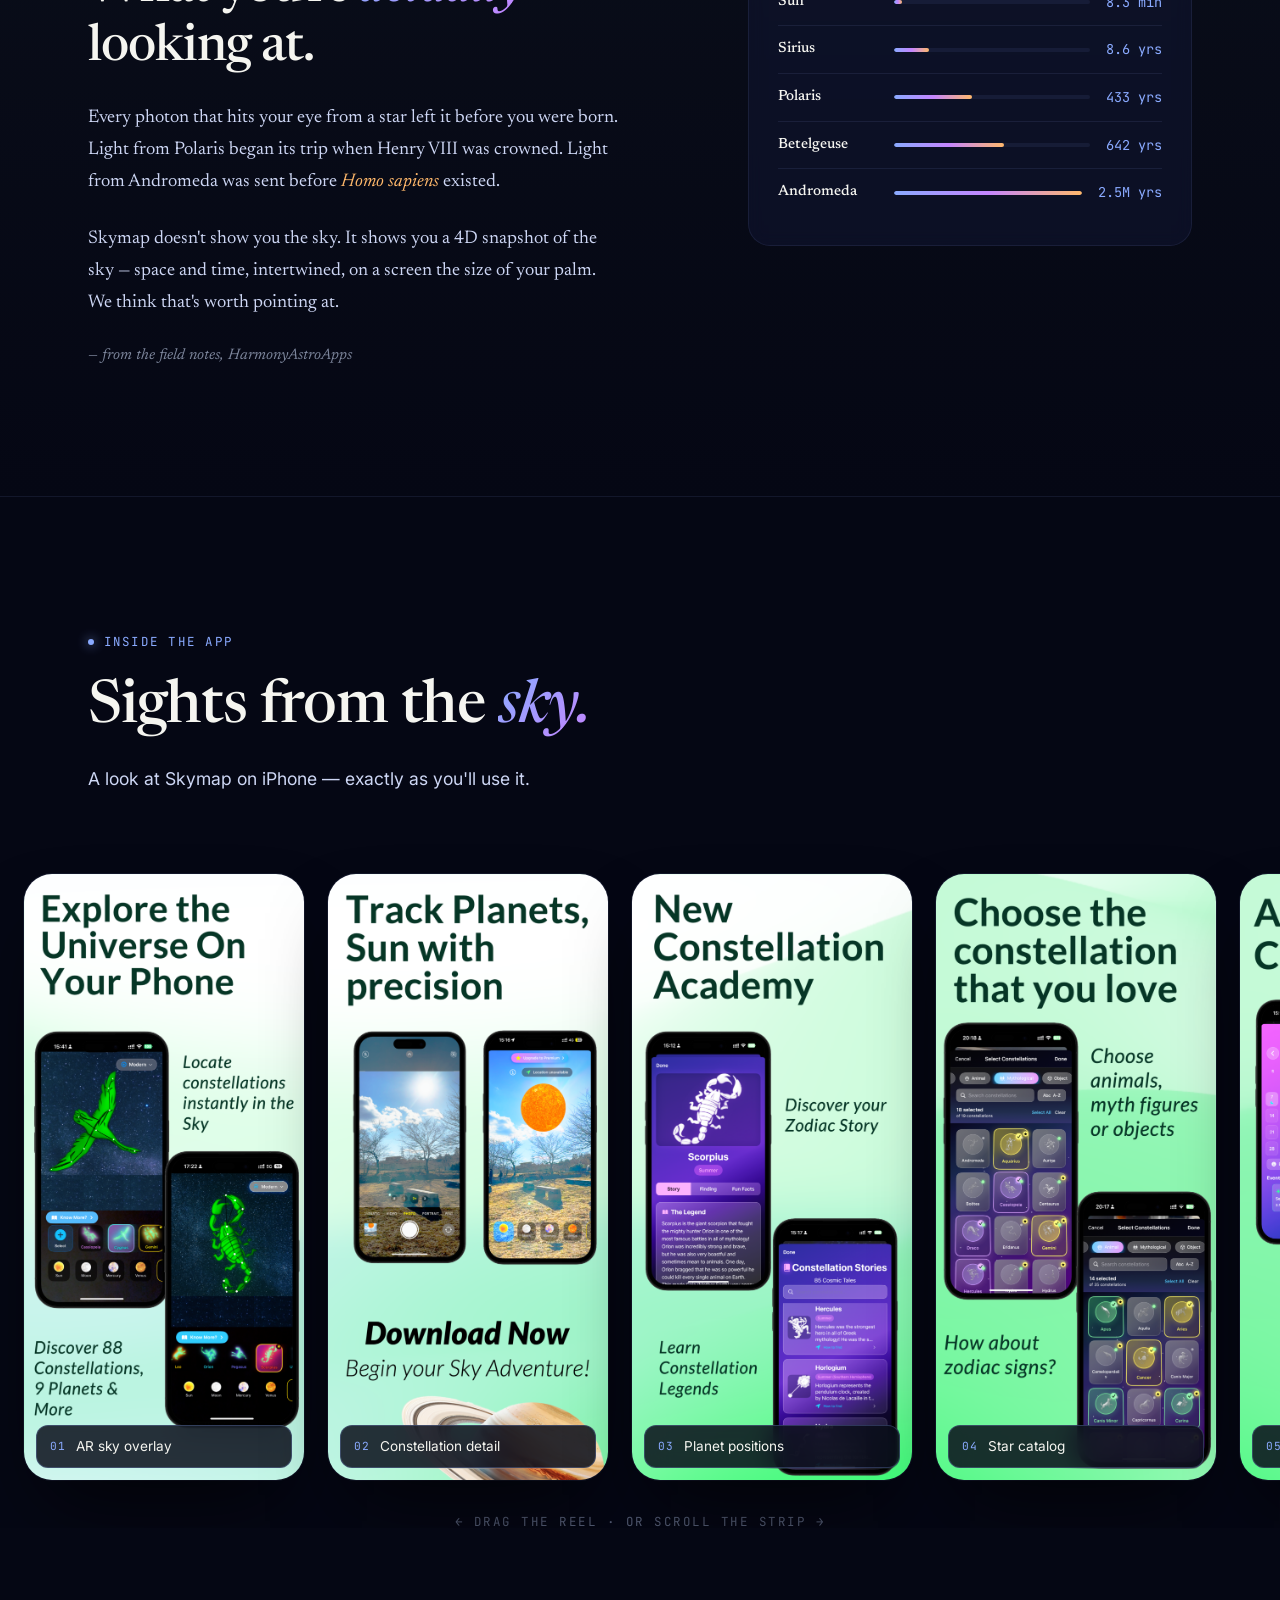
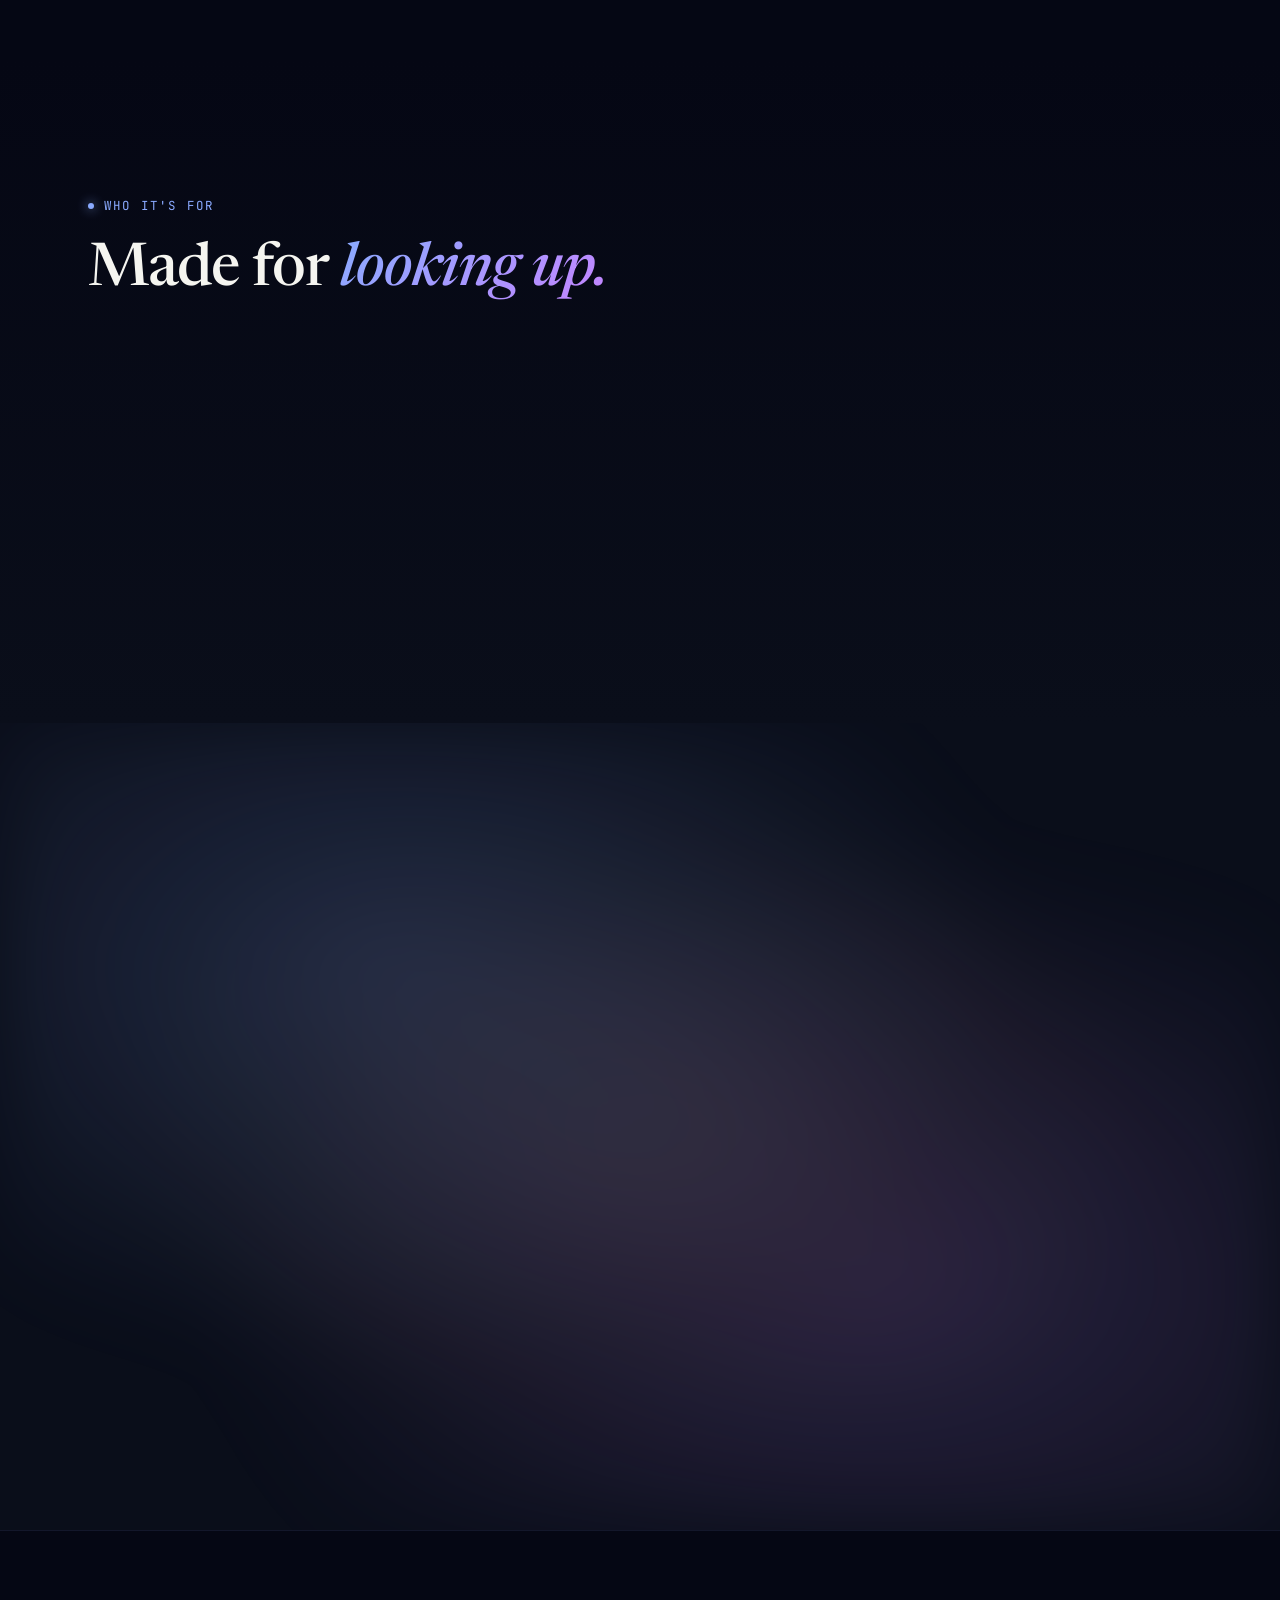
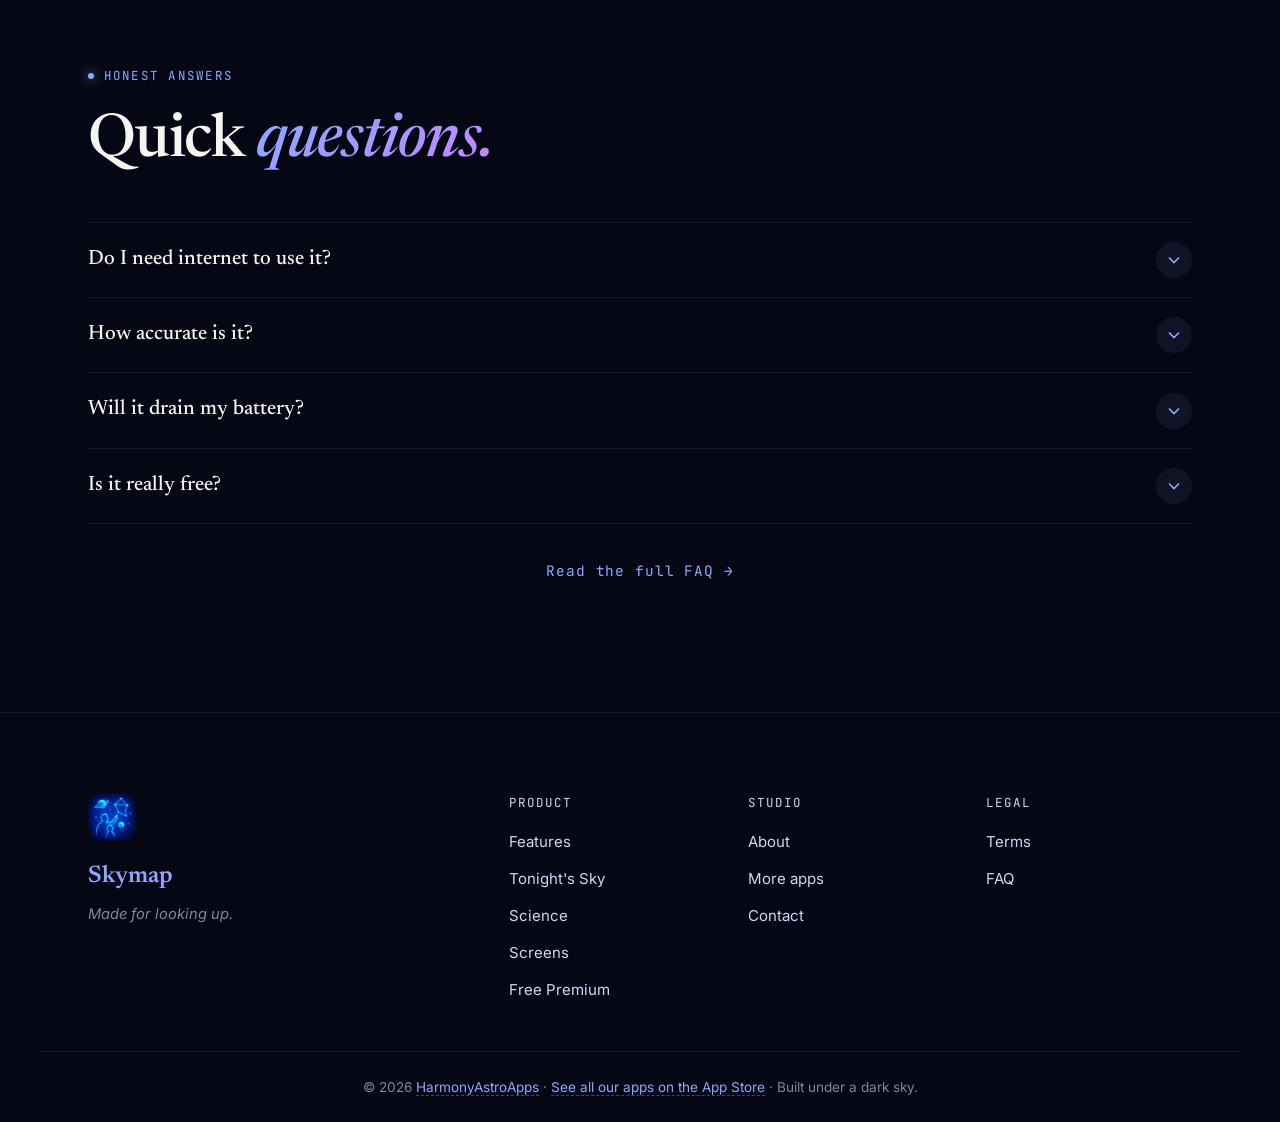
==== commit 60183e0b: "Add Cloudflare Web Analytics beacon to every page The privacy-friendly Cloudflare beacon is now inje" ====
--- a/index.html
+++ b/index.html
@@ -81,6 +81,9 @@
     <script type="application/ld+json">
     { "@context": "https://schema.org", "@type": "Organization", "name": "HarmonyAstroApps", "url": "https://harmonyastroapps.github.io/", "email": "harmonyastroapp@gmail.com", "sameAs": ["https://github.com/HarmonyAstroApps"] }
     </script>
+    <!-- Cloudflare Web Analytics -->
+    <script defer src="https://static.cloudflareinsights.com/beacon.min.js" data-cf-beacon='{"token": "34c90a52d01344628711ff6ec9af88d2"}'></script>
+    <!-- End Cloudflare Web Analytics -->
 </head>
 <body>
     <!-- SVG filter for noise -->
